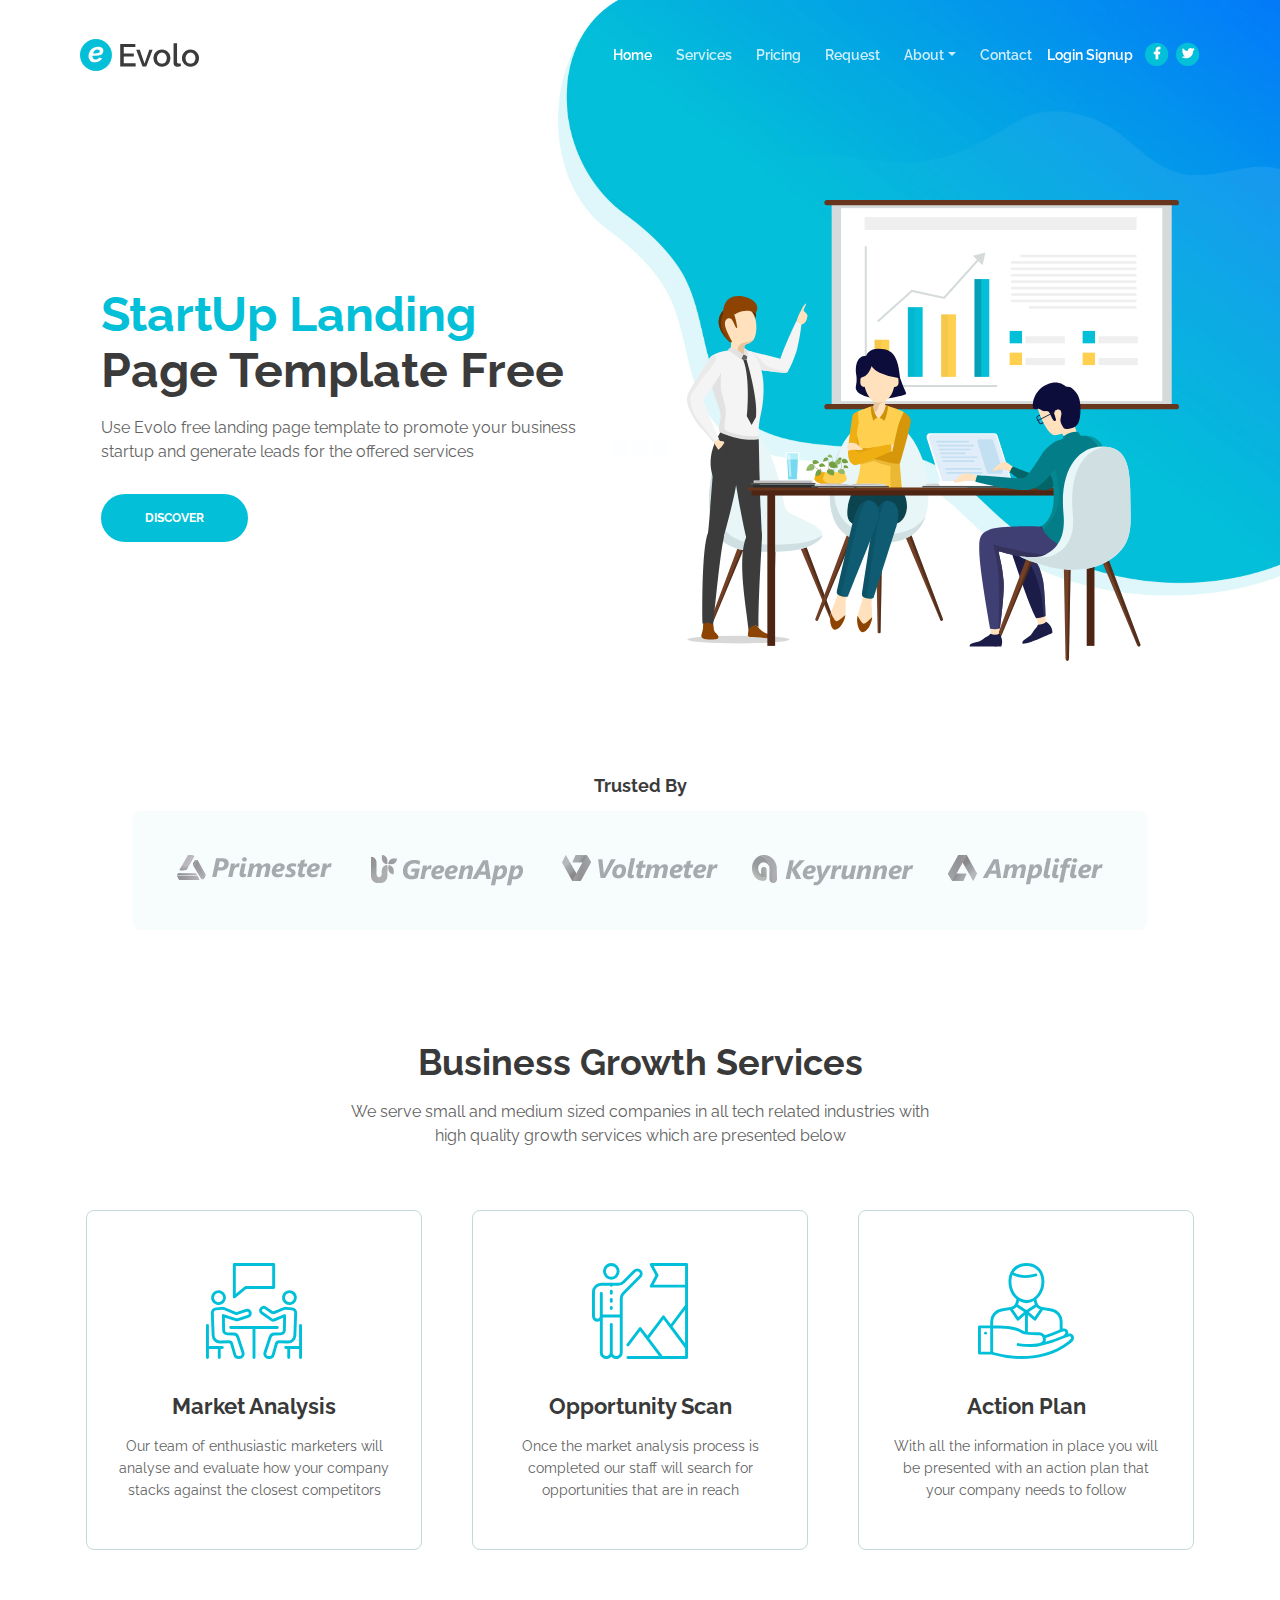
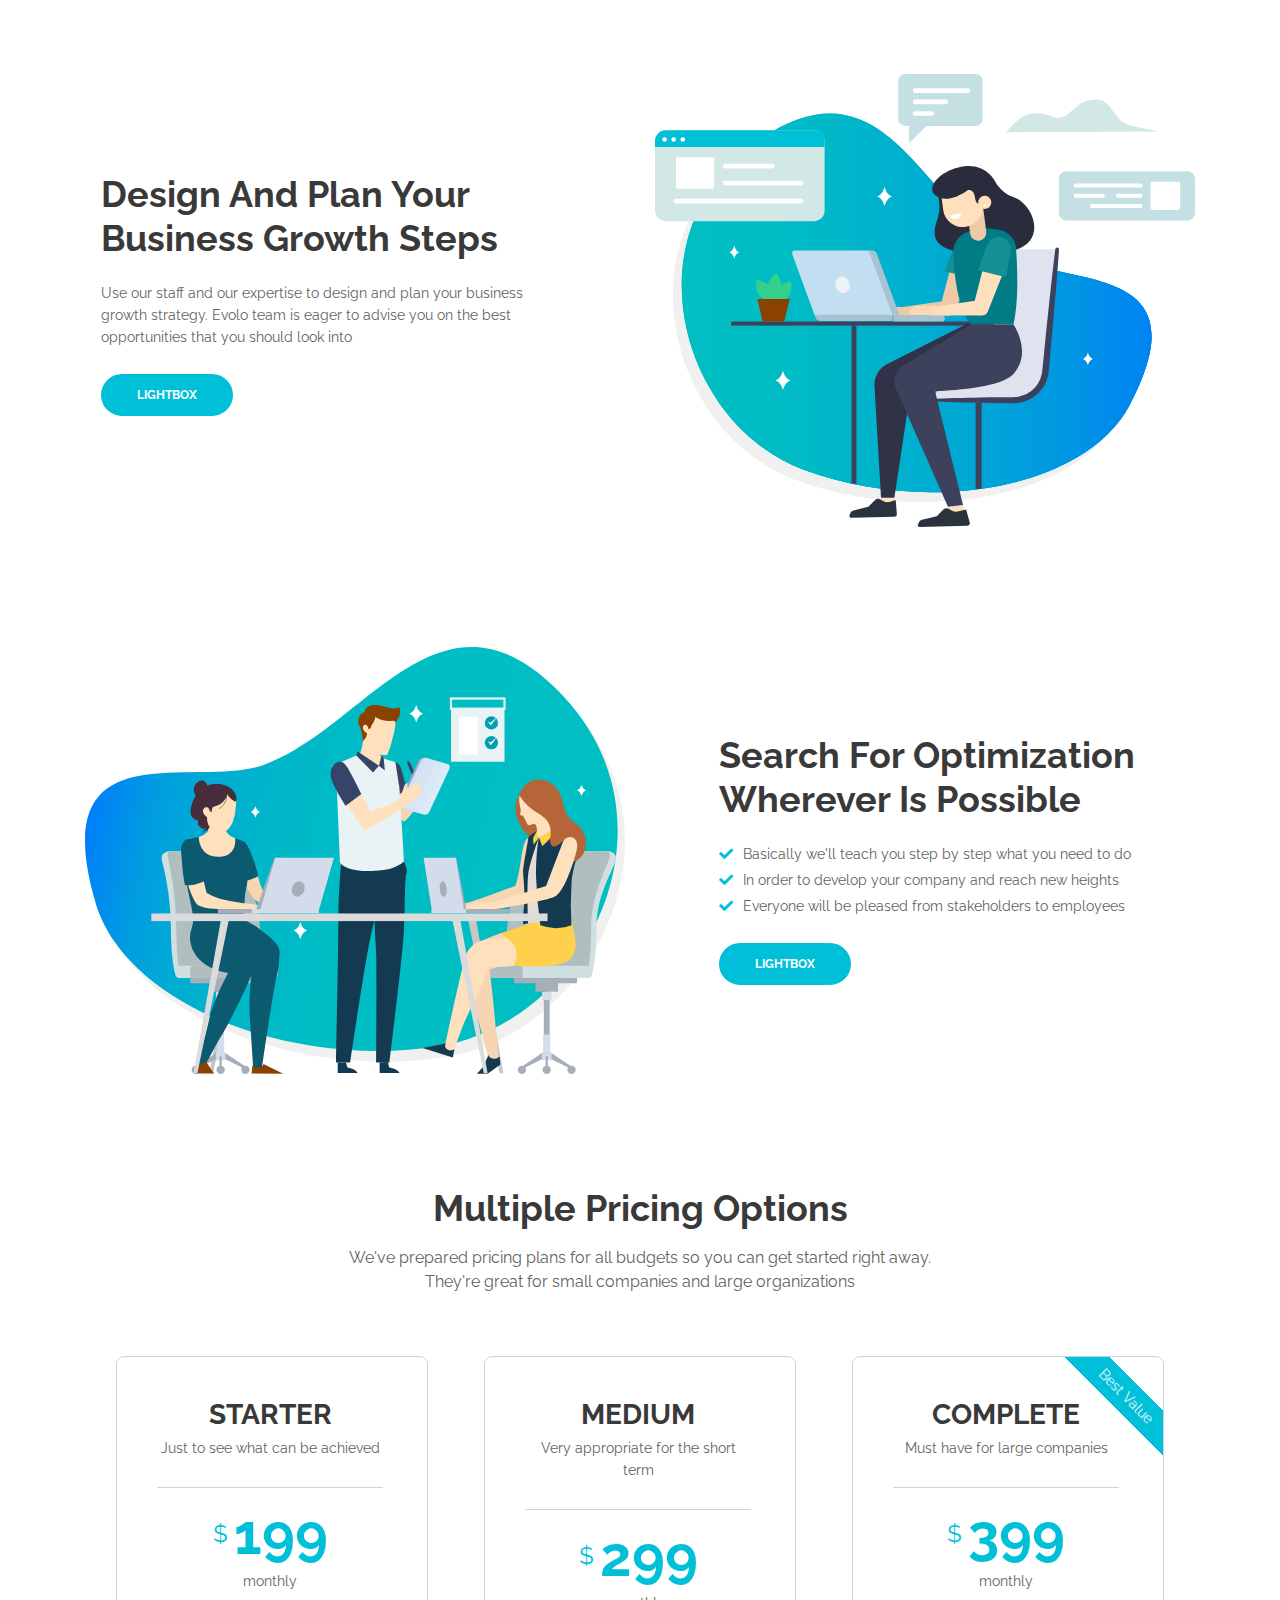
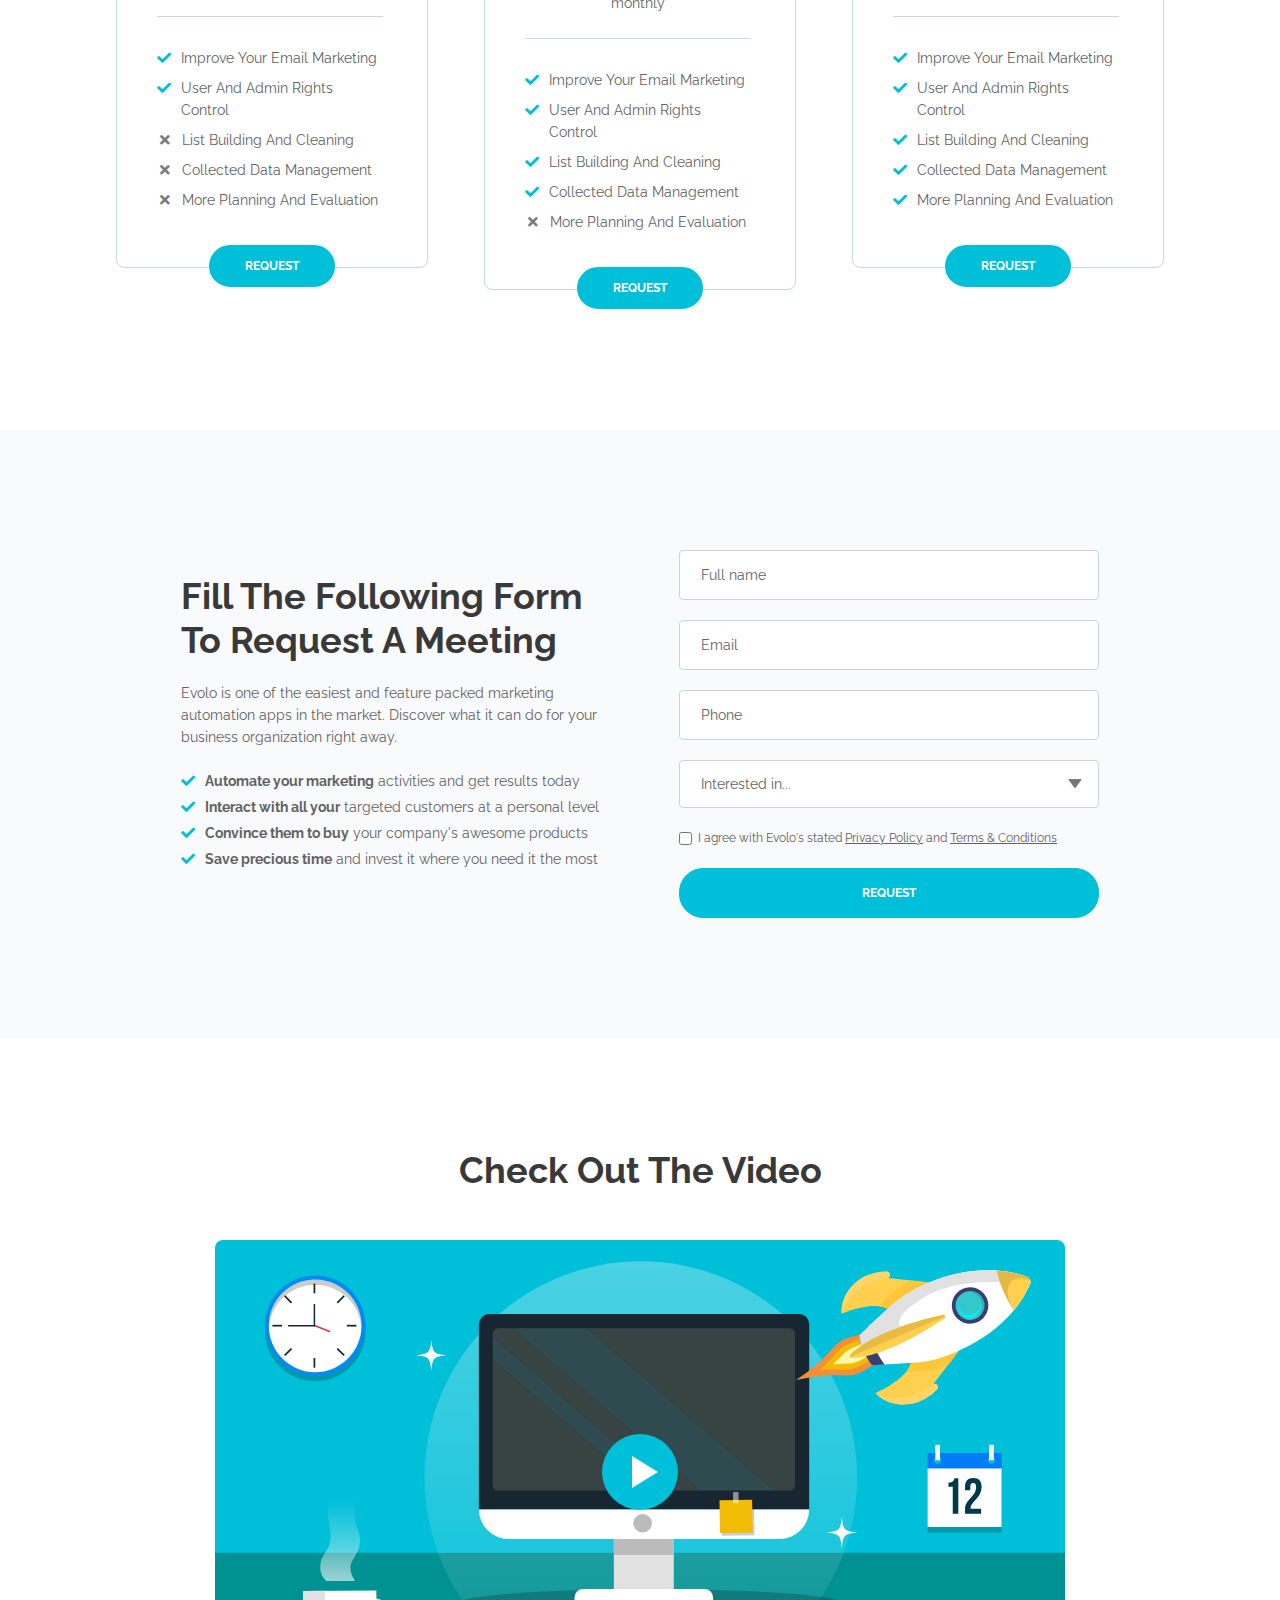
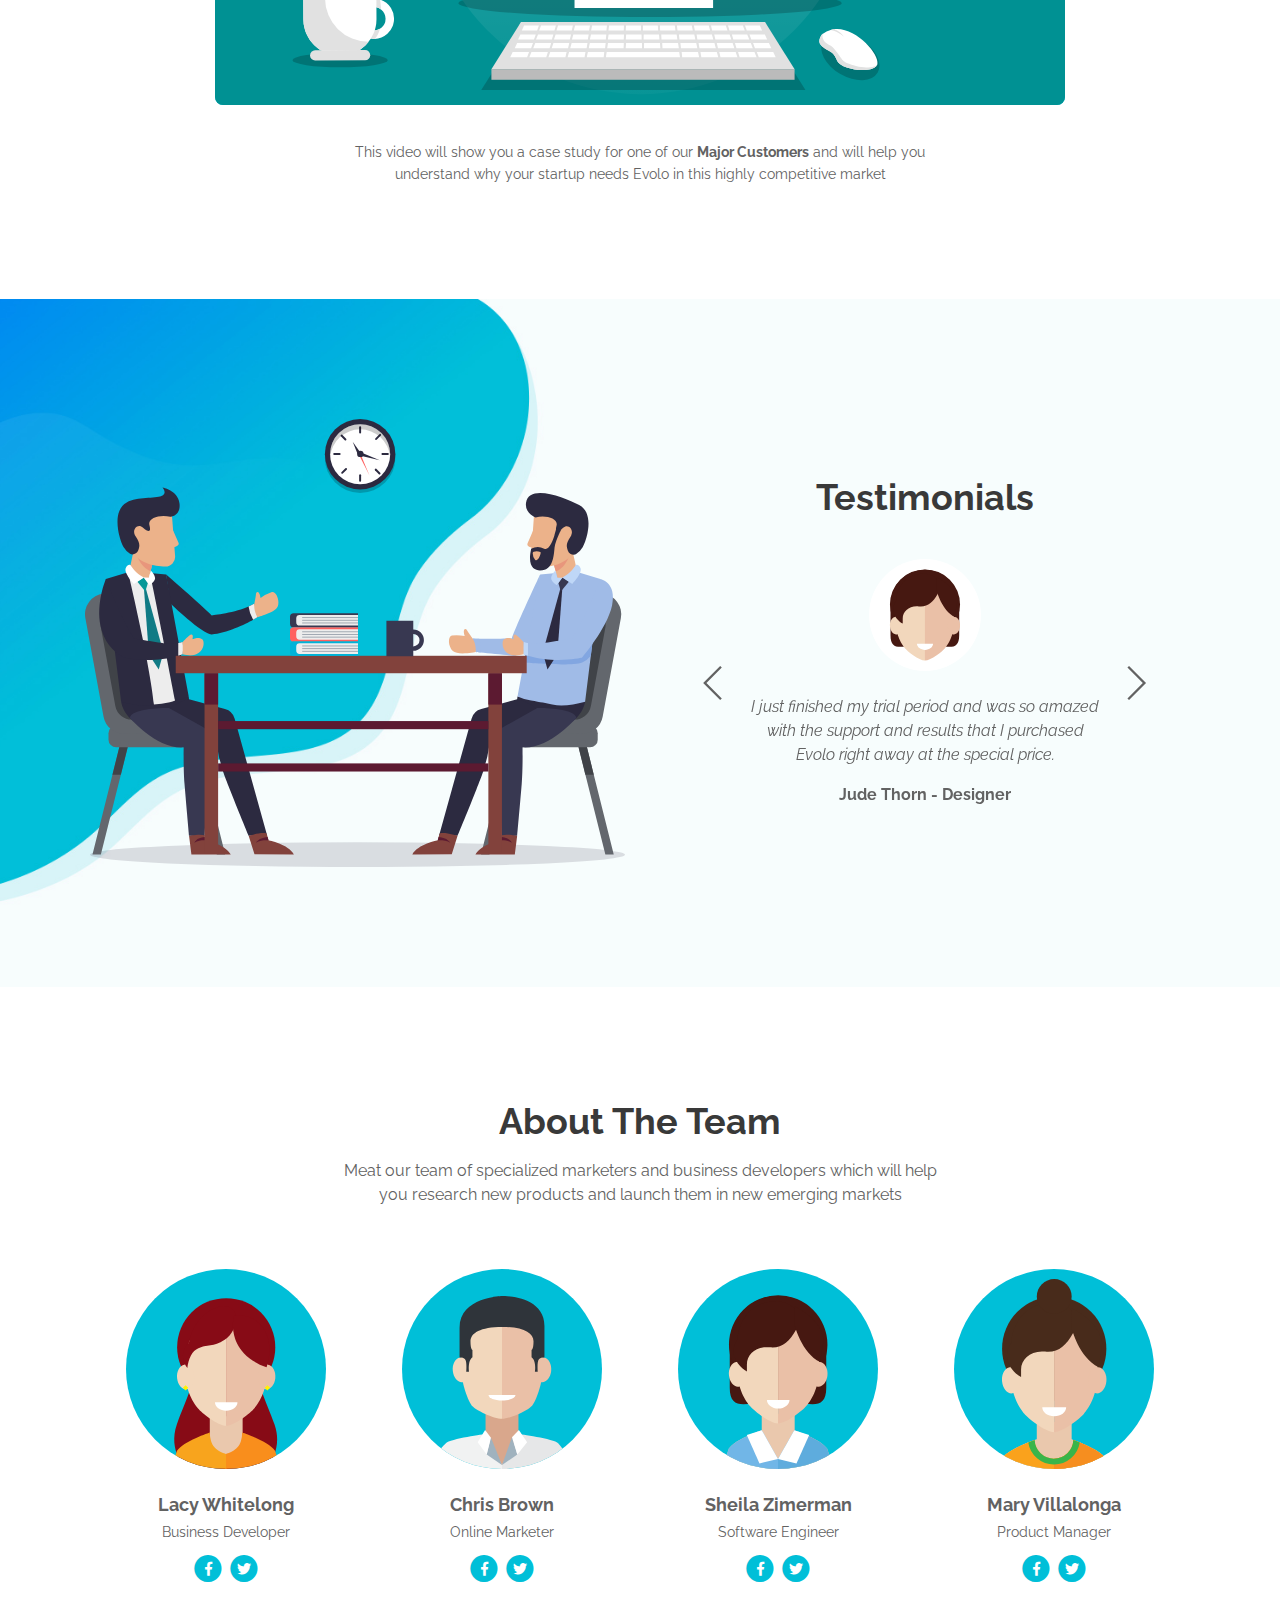
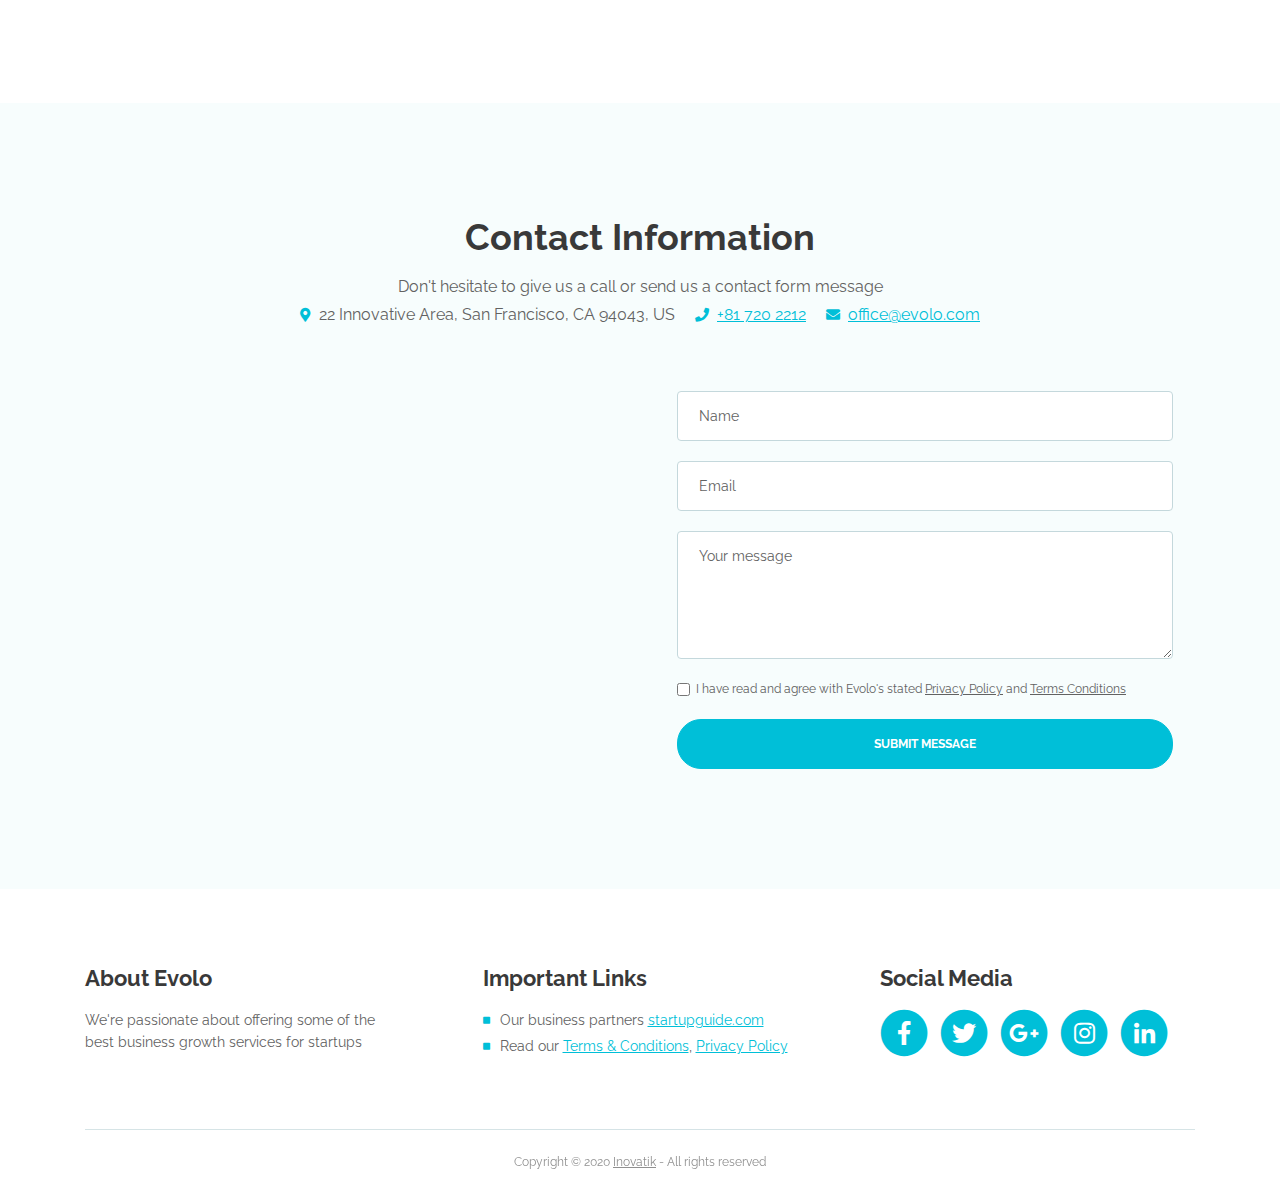
==== index.html @ 0eb7dab5 "Update index.html" ====
<!DOCTYPE html>
<html lang="en">
<head>
    <meta charset="utf-8">
    <meta name="viewport" content="width=device-width, initial-scale=1, shrink-to-fit=no">
    
    <!-- SEO Meta Tags -->
    <meta name="description" content="Create a stylish landing page for your business startup and get leads for the offered services with this HTML landing page template.">
    <meta name="author" content="Inovatik">

    <!-- OG Meta Tags to improve the way the post looks when you share the page on LinkedIn, Facebook, Google+ -->
	<meta property="og:site_name" content="" /> <!-- website name -->
	<meta property="og:site" content="" /> <!-- website link -->
	<meta property="og:title" content=""/> <!-- title shown in the actual shared post -->
	<meta property="og:description" content="" /> <!-- description shown in the actual shared post -->
	<meta property="og:image" content="" /> <!-- image link, make sure it's jpg -->
	<meta property="og:url" content="" /> <!-- where do you want your post to link to -->
	<meta property="og:type" content="article" />

    <!-- Website Title -->
    <title>Evolo - StartUp HTML Landing Page Template</title>
    
    <!-- Styles -->
    <link href="https://fonts.googleapis.com/css?family=Raleway:400,400i,600,700,700i&amp;subset=latin-ext" rel="stylesheet">
    <link href="css/bootstrap.css" rel="stylesheet">
    <link href="css/fontawesome-all.css" rel="stylesheet">
    <link href="css/swiper.css" rel="stylesheet">
	<link href="css/magnific-popup.css" rel="stylesheet">
	<link href="css/styles.css" rel="stylesheet">
	
	<!-- Favicon  -->
    <link rel="icon" href="images/favicon.png">
</head>
<body data-spy="scroll" data-target=".fixed-top">
    
    <!-- Preloader -->
	<div class="spinner-wrapper">
        <div class="spinner">
            <div class="bounce1"></div>
            <div class="bounce2"></div>
            <div class="bounce3"></div>
        </div>
    </div>
    <!-- end of preloader -->
    

    <!-- Navigation -->
    <nav class="navbar navbar-expand-lg navbar-dark navbar-custom fixed-top">
        <!-- Text Logo - Use this if you don't have a graphic logo -->
        <!-- <a class="navbar-brand logo-text page-scroll" href="index.html">Evolo</a> -->

        <!-- Image Logo -->
        <a class="navbar-brand logo-image" href="index.html"><img src="images/logo.svg" alt="alternative"></a>
        
        <!-- Mobile Menu Toggle Button -->
        <button class="navbar-toggler" type="button" data-toggle="collapse" data-target="#navbarsExampleDefault" aria-controls="navbarsExampleDefault" aria-expanded="false" aria-label="Toggle navigation">
            <span class="navbar-toggler-awesome fas fa-bars"></span>
            <span class="navbar-toggler-awesome fas fa-times"></span>
        </button>
        <!-- end of mobile menu toggle button -->

        <div class="collapse navbar-collapse" id="navbarsExampleDefault">
            <ul class="navbar-nav ml-auto">
                <li class="nav-item">
                    <a class="nav-link page-scroll" href="#header">Home <span class="sr-only">(current)</span></a>
                </li>
                <li class="nav-item">
                    <a class="nav-link page-scroll" href="#services">Services</a>
                </li>
                <li class="nav-item">
                    <a class="nav-link page-scroll" href="#pricing">Pricing</a>
                </li>
                <li class="nav-item">
                    <a class="nav-link page-scroll" href="#request">Request</a>
                </li>

                <!-- Dropdown Menu -->          
                <li class="nav-item dropdown">
                    <a class="nav-link dropdown-toggle page-scroll" href="#about" id="navbarDropdown" role="button" aria-haspopup="true" aria-expanded="false">About</a>
                    <div class="dropdown-menu" aria-labelledby="navbarDropdown">
                        <a class="dropdown-item" href="terms-conditions.html"><span class="item-text">Terms Conditions</span></a>
                        <div class="dropdown-items-divide-hr"></div>
                        <a class="dropdown-item" href="privacy-policy.html"><span class="item-text">Privacy Policy</span></a>
                    </div>
                </li>
                <!-- end of dropdown menu -->

                <li class="nav-item">
                    <a class="nav-link page-scroll" href="#contact">Contact</a>
                </li>
            </ul>
	       <span class="navbar-text">
                    <a id="loginButton">
                    <span class="fa fa-sign-in"></span> Login</a>
                </span> 
		<span class="navbar-text">
                    <a id="signupButton">
                    <span class="fa fa-sign-in"></span> Signup</a>
                </span>                


            <span class="nav-item social-icons">
                <span class="fa-stack">
                    <a href="#your-link">
                        <i class="fas fa-circle fa-stack-2x facebook"></i>
                        <i class="fab fa-facebook-f fa-stack-1x"></i>
                    </a>
                </span>
                <span class="fa-stack">
                    <a href="#your-link">
                        <i class="fas fa-circle fa-stack-2x twitter"></i>
                        <i class="fab fa-twitter fa-stack-1x"></i>
                    </a>
                </span>
            </span>
        </div>
    </nav>
	    <div id="loginModal" class="modal fade" role="dialog">
        <div class="modal-dialog modal-lg" role="content">
            <!-- Modal content-->
            <div class="modal-content">
                <div class="modal-header">
                    <h4 class="modal-title">Login </h4>
                    <button type="button" class="close" data-dismiss="modal">&times;</button>
                </div>
                <div class="modal-body">
                    <form>
                        <div class="form-row">
                            <div class="form-group col-sm-4">
                                    <label class="sr-only" for="exampleInputEmail3">Email address</label>
                                    <input type="email" class="form-control form-control-sm mr-1" id="exampleInputEmail3" placeholder="Enter email">
                            </div>
                            <div class="form-group col-sm-4">
                                <label class="sr-only" for="exampleInputPassword3">Password</label>
                                <input type="password" class="form-control form-control-sm mr-1" id="exampleInputPassword3" placeholder="Password">
                            </div>
                            <div class="col-sm-auto">
                                <div class="form-check">
                                    <input class="form-check-input" type="checkbox">
                                    <label class="form-check-label"> Remember me
                                    </label>
                                </div>
                            </div>
                        </div>
                        <div class="form-row">
                            <button type="button" class="btn btn-secondary btn-sm ml-auto" data-dismiss="modal">Cancel</button>
                            <button type="submit" class="btn btn-primary btn-sm ml-1">Sign in</button>        
                        </div>
                    </form>
                </div>
            </div>
        </div>
    </div>
	    <div id="SignupModal" class="modal fade" role="dialog">
        <div class="modal-dialog modal-lg" role="content">
            <!-- Modal content-->
            <div class="modal-content">
                <div class="modal-header">
                    <h4 class="modal-title">SignUp </h4>
                    <button type="button" class="close" data-dismiss="modal">&times;</button>
                </div>
                <div class="modal-body">
                    <form>
                        <div class="form-row">
                            <div class="form-group col-sm-4">
                                <label class="sr-only" for="exampleInputFirstName3">First Name</label>
                                <input type="first name" class="form-control form-control-sm mr-1" id="exampleInputFirstName3" placeholder="Enter FirstName">
                        </div>
                        <div class="form-group col-sm-4">
                            <label class="sr-only" for="exampleInputLastName3">Last Name</label>
                            <input type="last name" class="form-control form-control-sm mr-1" id="exampleInputLastName3" placeholder="Enter Lastname">
                    </div>
                            <div class="form-group col-sm-4">
                                    <label class="sr-only" for="exampleInputEmail3">Email address</label>
                                    <input type="email" class="form-control form-control-sm mr-1" id="exampleInputEmail3" placeholder="Enter email">
                            </div>
                            <div class="form-group col-sm-4">
                                <label class="sr-only" for="exampleInputPassword3">Password</label>
                                <input type="password" class="form-control form-control-sm mr-1" id="exampleInputPassword3" placeholder="Password">
                            </div>
                            <div class="col-sm-auto">
                                <div class="form-check">
                                    <input class="form-check-input" type="checkbox">
                                    <label class="form-check-label"> Remember me
                                    </label>
                                </div>
                            </div>
                        </div>
                        <div class="form-row">
                            <button type="button" class="btn btn-secondary btn-sm ml-auto" data-dismiss="modal">Cancel</button>
                            <button type="submit" class="btn btn-primary btn-sm ml-1">Sign up</button>        
                        </div>
                    </form>
                </div>
            </div>
        </div>
    </div>


<!-- end of navbar -->
    <!-- end of navigation -->


    <!-- Header -->
    <header id="header" class="header">
        <div class="header-content">
            <div class="container">
                <div class="row">
                    <div class="col-lg-6">
                        <div class="text-container">
                            <h1><span class="turquoise">StartUp Landing</span> Page Template Free</h1>
                            <p class="p-large">Use Evolo free landing page template to promote your business startup and generate leads for the offered services</p>
                            <a class="btn-solid-lg page-scroll" href="#services">DISCOVER</a>
                        </div> <!-- end of text-container -->
                    </div> <!-- end of col -->
                    <div class="col-lg-6">
                        <div class="image-container">
                            <img class="img-fluid" src="images/header-teamwork.svg" alt="alternative">
                        </div> <!-- end of image-container -->
                    </div> <!-- end of col -->
                </div> <!-- end of row -->
            </div> <!-- end of container -->
        </div> <!-- end of header-content -->
    </header> <!-- end of header -->
    <!-- end of header -->


    <!-- Customers -->
    <div class="slider-1">
        <div class="container">
            <div class="row">
                <div class="col-lg-12">
                    <h5>Trusted By</h5>
                    
                    <!-- Image Slider -->
                    <div class="slider-container">
                        <div class="swiper-container image-slider">
                            <div class="swiper-wrapper">
                                <div class="swiper-slide">
                                    <div class="image-container">
                                        <img class="img-responsive" src="images/customer-logo-1.png" alt="alternative">
                                    </div>
                                </div>
                                <div class="swiper-slide">
                                    <div class="image-container">
                                        <img class="img-responsive" src="images/customer-logo-2.png" alt="alternative">
                                    </div>
                                </div>
                                <div class="swiper-slide">
                                    <div class="image-container">
                                        <img class="img-responsive" src="images/customer-logo-3.png" alt="alternative">
                                    </div>
                                </div>
                                <div class="swiper-slide">
                                    <div class="image-container">
                                        <img class="img-responsive" src="images/customer-logo-4.png" alt="alternative">
                                    </div>
                                </div>
                                <div class="swiper-slide">
                                    <div class="image-container">
                                        <img class="img-responsive" src="images/customer-logo-5.png" alt="alternative">
                                    </div>
                                </div>
                                <div class="swiper-slide">
                                    <div class="image-container">
                                        <img class="img-responsive" src="images/customer-logo-6.png" alt="alternative">
                                    </div>
                                </div>
                            </div> <!-- end of swiper-wrapper -->
                        </div> <!-- end of swiper container -->
                    </div> <!-- end of slider-container -->
                    <!-- end of image slider -->

                </div> <!-- end of col -->
            </div> <!-- end of row -->
        </div> <!-- end of container -->
    </div> <!-- end of slider-1 -->
    <!-- end of customers -->


    <!-- Services -->
    <div id="services" class="cards-1">
        <div class="container">
            <div class="row">
                <div class="col-lg-12">
                    <h2>Business Growth Services</h2>
                    <p class="p-heading p-large">We serve small and medium sized companies in all tech related industries with high quality growth services which are presented below</p>
                </div> <!-- end of col -->
            </div> <!-- end of row -->
            <div class="row">
                <div class="col-lg-12">

                    <!-- Card -->
                    <div class="card">
                        <img class="card-image" src="images/services-icon-1.svg" alt="alternative">
                        <div class="card-body">
                            <h4 class="card-title">Market Analysis</h4>
                            <p>Our team of enthusiastic marketers will analyse and evaluate how your company stacks against the closest competitors</p>
                        </div>
                    </div>
                    <!-- end of card -->

                    <!-- Card -->
                    <div class="card">
                        <img class="card-image" src="images/services-icon-2.svg" alt="alternative">
                        <div class="card-body">
                            <h4 class="card-title">Opportunity Scan</h4>
                            <p>Once the market analysis process is completed our staff will search for opportunities that are in reach</p>
                        </div>
                    </div>
                    <!-- end of card -->

                    <!-- Card -->
                    <div class="card">
                        <img class="card-image" src="images/services-icon-3.svg" alt="alternative">
                        <div class="card-body">
                            <h4 class="card-title">Action Plan</h4>
                            <p>With all the information in place you will be presented with an action plan that your company needs to follow</p>
                        </div>
                    </div>
                    <!-- end of card -->
                    
                </div> <!-- end of col -->
            </div> <!-- end of row -->
        </div> <!-- end of container -->
    </div> <!-- end of cards-1 -->
    <!-- end of services -->


    <!-- Details 1 -->
    <div class="basic-1">
        <div class="container">
            <div class="row">
                <div class="col-lg-6">
                    <div class="text-container">
                        <h2>Design And Plan Your Business Growth Steps</h2>
                        <p>Use our staff and our expertise to design and plan your business growth strategy. Evolo team is eager to advise you on the best opportunities that you should look into</p>
                        <a class="btn-solid-reg popup-with-move-anim" href="#details-lightbox-1">LIGHTBOX</a>
                    </div> <!-- end of text-container -->
                </div> <!-- end of col -->
                <div class="col-lg-6">
                    <div class="image-container">
                        <img class="img-fluid" src="images/details-1-office-worker.svg" alt="alternative">
                    </div> <!-- end of image-container -->
                </div> <!-- end of col -->
            </div> <!-- end of row -->
        </div> <!-- end of container -->
    </div> <!-- end of basic-1 -->
    <!-- end of details 1 -->

    
    <!-- Details 2 -->
    <div class="basic-2">
        <div class="container">
            <div class="row">
                <div class="col-lg-6">
                    <div class="image-container">
                        <img class="img-fluid" src="images/details-2-office-team-work.svg" alt="alternative">
                    </div> <!-- end of image-container -->
                </div> <!-- end of col -->
                <div class="col-lg-6">
                    <div class="text-container">
                        <h2>Search For Optimization Wherever Is Possible</h2>
                        <ul class="list-unstyled li-space-lg">
                            <li class="media">
                                <i class="fas fa-check"></i>
                                <div class="media-body">Basically we'll teach you step by step what you need to do</div>
                            </li>
                            <li class="media">
                                <i class="fas fa-check"></i>
                                <div class="media-body">In order to develop your company and reach new heights</div>
                            </li>
                            <li class="media">
                                <i class="fas fa-check"></i>
                                <div class="media-body">Everyone will be pleased from stakeholders to employees</div>
                            </li>
                        </ul>
                        <a class="btn-solid-reg popup-with-move-anim" href="#details-lightbox-2">LIGHTBOX</a>
                    </div> <!-- end of text-container -->
                </div> <!-- end of col -->
            </div> <!-- end of row -->
        </div> <!-- end of container -->
    </div> <!-- end of basic-2 -->
    <!-- end of details 2 -->

    <!-- Details Lightboxes -->
    <!-- Details Lightbox 1 -->
	<div id="details-lightbox-1" class="lightbox-basic zoom-anim-dialog mfp-hide">
        <div class="container">
            <div class="row">
                <button title="Close (Esc)" type="button" class="mfp-close x-button">×</button>
                <div class="col-lg-8">
                    <div class="image-container">
                        <img class="img-fluid" src="images/details-lightbox-1.svg" alt="alternative">
                    </div> <!-- end of image-container -->
                </div> <!-- end of col -->
                <div class="col-lg-4">
                    <h3>Design And Plan</h3>
                    <hr>
                    <h5>Core feature</h5>
                    <p>The emailing module basically will speed up your email marketing operations while offering more subscriber control.</p>
                    <p>Do you need to build lists for your email campaigns? It just got easier with Evolo.</p>
                    <ul class="list-unstyled li-space-lg">
                        <li class="media">
                            <i class="fas fa-check"></i><div class="media-body">List building framework</div>
                        </li>
                        <li class="media">
                            <i class="fas fa-check"></i><div class="media-body">Easy database browsing</div>
                        </li>
                        <li class="media">
                            <i class="fas fa-check"></i><div class="media-body">User administration</div>
                        </li>
                        <li class="media">
                            <i class="fas fa-check"></i><div class="media-body">Automate user signup</div>
                        </li>
                        <li class="media">
                            <i class="fas fa-check"></i><div class="media-body">Quick formatting tools</div>
                        </li>
                        <li class="media">
                            <i class="fas fa-check"></i><div class="media-body">Fast email checking</div>
                        </li>
                    </ul>
                    <a class="btn-solid-reg mfp-close page-scroll" href="#request">REQUEST</a> <a class="btn-outline-reg mfp-close as-button" href="#screenshots">BACK</a>
                </div> <!-- end of col -->
            </div> <!-- end of row -->
        </div> <!-- end of container -->
    </div> <!-- end of lightbox-basic -->
    <!-- end of details lightbox 1 -->

    <!-- Details Lightbox 2 -->
	<div id="details-lightbox-2" class="lightbox-basic zoom-anim-dialog mfp-hide">
        <div class="container">
            <div class="row">
                <button title="Close (Esc)" type="button" class="mfp-close x-button">×</button>
                <div class="col-lg-8">
                    <div class="image-container">
                        <img class="img-fluid" src="images/details-lightbox-2.svg" alt="alternative">
                    </div> <!-- end of image-container -->
                </div> <!-- end of col -->
                <div class="col-lg-4">
                    <h3>Search To Optimize</h3>
                    <hr>
                    <h5>Core feature</h5>
                    <p>The emailing module basically will speed up your email marketing operations while offering more subscriber control.</p>
                    <p>Do you need to build lists for your email campaigns? It just got easier with Evolo.</p>
                    <ul class="list-unstyled li-space-lg">
                        <li class="media">
                            <i class="fas fa-check"></i><div class="media-body">List building framework</div>
                        </li>
                        <li class="media">
                            <i class="fas fa-check"></i><div class="media-body">Easy database browsing</div>
                        </li>
                        <li class="media">
                            <i class="fas fa-check"></i><div class="media-body">User administration</div>
                        </li>
                        <li class="media">
                            <i class="fas fa-check"></i><div class="media-body">Automate user signup</div>
                        </li>
                        <li class="media">
                            <i class="fas fa-check"></i><div class="media-body">Quick formatting tools</div>
                        </li>
                        <li class="media">
                            <i class="fas fa-check"></i><div class="media-body">Fast email checking</div>
                        </li>
                    </ul>
                    <a class="btn-solid-reg mfp-close page-scroll" href="#request">REQUEST</a> <a class="btn-outline-reg mfp-close as-button" href="#screenshots">BACK</a>
                </div> <!-- end of col -->
            </div> <!-- end of row -->
        </div> <!-- end of container -->
    </div> <!-- end of lightbox-basic -->
    <!-- end of details lightbox 2 -->
    <!-- end of details lightboxes -->


    <!-- Pricing -->
    <div id="pricing" class="cards-2">
        <div class="container">
            <div class="row">
                <div class="col-lg-12">
                    <h2>Multiple Pricing Options</h2>
                    <p class="p-heading p-large">We've prepared pricing plans for all budgets so you can get started right away. They're great for small companies and large organizations</p>
                </div> <!-- end of col -->
            </div> <!-- end of row -->
            <div class="row">
                <div class="col-lg-12">

                    <!-- Card-->
                    <div class="card">
                        <div class="card-body">
                            <div class="card-title">STARTER</div>
                            <div class="card-subtitle">Just to see what can be achieved</div>
                            <hr class="cell-divide-hr">
                            <div class="price">
                                <span class="currency">$</span><span class="value">199</span>
                                <div class="frequency">monthly</div>
                            </div>
                            <hr class="cell-divide-hr">
                            <ul class="list-unstyled li-space-lg">
                                <li class="media">
                                    <i class="fas fa-check"></i><div class="media-body">Improve Your Email Marketing</div>
                                </li>
                                <li class="media">
                                    <i class="fas fa-check"></i><div class="media-body">User And Admin Rights Control</div>
                                </li>
                                <li class="media">
                                    <i class="fas fa-times"></i><div class="media-body">List Building And Cleaning</div>
                                </li>
                                <li class="media">
                                    <i class="fas fa-times"></i><div class="media-body">Collected Data Management</div>
                                </li>
                                <li class="media">
                                    <i class="fas fa-times"></i><div class="media-body">More Planning And Evaluation</div>
                                </li>
                            </ul>
                            <div class="button-wrapper">
                                <a class="btn-solid-reg page-scroll" href="#request">REQUEST</a>
                            </div>
                        </div>
                    </div> <!-- end of card -->
                    <!-- end of card -->

                    <!-- Card-->
                    <div class="card">
                        <div class="card-body">
                            <div class="card-title">MEDIUM</div>
                            <div class="card-subtitle">Very appropriate for the short term</div>
                            <hr class="cell-divide-hr">
                            <div class="price">
                                <span class="currency">$</span><span class="value">299</span>
                                <div class="frequency">monthly</div>
                            </div>
                            <hr class="cell-divide-hr">
                            <ul class="list-unstyled li-space-lg">
                                <li class="media">
                                    <i class="fas fa-check"></i><div class="media-body">Improve Your Email Marketing</div>
                                </li>
                                <li class="media">
                                    <i class="fas fa-check"></i><div class="media-body">User And Admin Rights Control</div>
                                </li>
                                <li class="media">
                                    <i class="fas fa-check"></i><div class="media-body">List Building And Cleaning</div>
                                </li>
                                <li class="media">
                                    <i class="fas fa-check"></i><div class="media-body">Collected Data Management</div>
                                </li>
                                <li class="media">
                                    <i class="fas fa-times"></i><div class="media-body">More Planning And Evaluation</div>
                                </li>
                            </ul>
                            <div class="button-wrapper">
                                <a class="btn-solid-reg page-scroll" href="#request">REQUEST</a>
                            </div>
                        </div>
                    </div> <!-- end of card -->
                    <!-- end of card -->

                    <!-- Card-->
                    <div class="card">
                        <div class="label">
                            <p class="best-value">Best Value</p>
                        </div>
                        <div class="card-body">
                            <div class="card-title">COMPLETE</div>
                            <div class="card-subtitle">Must have for large companies</div>
                            <hr class="cell-divide-hr">
                            <div class="price">
                                <span class="currency">$</span><span class="value">399</span>
                                <div class="frequency">monthly</div>
                            </div>
                            <hr class="cell-divide-hr">
                            <ul class="list-unstyled li-space-lg">
                                <li class="media">
                                    <i class="fas fa-check"></i><div class="media-body">Improve Your Email Marketing</div>
                                </li>
                                <li class="media">
                                    <i class="fas fa-check"></i><div class="media-body">User And Admin Rights Control</div>
                                </li>
                                <li class="media">
                                    <i class="fas fa-check"></i><div class="media-body">List Building And Cleaning</div>
                                </li>
                                <li class="media">
                                    <i class="fas fa-check"></i><div class="media-body">Collected Data Management</div>
                                </li>
                                <li class="media">
                                    <i class="fas fa-check"></i><div class="media-body">More Planning And Evaluation</div>
                                </li>
                            </ul>
                            <div class="button-wrapper">
                                <a class="btn-solid-reg page-scroll" href="#request">REQUEST</a>
                            </div>
                        </div>
                    </div> <!-- end of card -->
                    <!-- end of card -->

                </div> <!-- end of col -->
            </div> <!-- end of row -->
        </div> <!-- end of container -->
    </div> <!-- end of cards-2 -->
    <!-- end of pricing -->


    <!-- Request -->
    <div id="request" class="form-1">
        <div class="container">
            <div class="row">
                <div class="col-lg-6">
                    <div class="text-container">
                        <h2>Fill The Following Form To Request A Meeting</h2>
                        <p>Evolo is one of the easiest and feature packed marketing automation apps in the market. Discover what it can do for your business organization right away.</p>
                        <ul class="list-unstyled li-space-lg">
                            <li class="media">
                                <i class="fas fa-check"></i>
                                <div class="media-body"><strong class="blue">Automate your marketing</strong> activities and get results today</div>
                            </li>
                            <li class="media">
                                <i class="fas fa-check"></i>
                                <div class="media-body"><strong class="blue">Interact with all your</strong> targeted customers at a personal level</div>
                            </li>
                            <li class="media">
                                <i class="fas fa-check"></i>
                                <div class="media-body"><strong class="blue">Convince them to buy</strong> your company's awesome products</div>
                            </li>
                            <li class="media">
                                <i class="fas fa-check"></i>
                                <div class="media-body"><strong class="blue">Save precious time</strong> and invest it where you need it the most</div>
                            </li>
                        </ul>
                    </div> <!-- end of text-container -->
                </div> <!-- end of col -->
                <div class="col-lg-6">

                    <!-- Request Form -->
                    <div class="form-container">
                        <form id="requestForm" data-toggle="validator" data-focus="false">
                            <div class="form-group">
                                <input type="text" class="form-control-input" id="rname" name="rname" required>
                                <label class="label-control" for="rname">Full name</label>
                                <div class="help-block with-errors"></div>
                            </div>
                            <div class="form-group">
                                <input type="email" class="form-control-input" id="remail" name="remail" required>
                                <label class="label-control" for="remail">Email</label>
                                <div class="help-block with-errors"></div>
                            </div>
                            <div class="form-group">
                                <input type="text" class="form-control-input" id="rphone" name="rphone" required>
                                <label class="label-control" for="rphone">Phone</label>
                                <div class="help-block with-errors"></div>
                            </div>
                            <div class="form-group">
                                <select class="form-control-select" id="rselect" required>
                                    <option class="select-option" value="" disabled selected>Interested in...</option>
                                    <option class="select-option" value="Personal Loan">Starter</option>
                                    <option class="select-option" value="Car Loan">Medium</option>
                                    <option class="select-option" value="House Loan">Complete</option>
                                </select>
                                <div class="help-block with-errors"></div>
                            </div>
                            <div class="form-group checkbox">
                                <input type="checkbox" id="rterms" value="Agreed-to-Terms" name="rterms" required>I agree with Evolo's stated <a href="privacy-policy.html">Privacy Policy</a> and <a href="terms-conditions.html">Terms & Conditions</a>
                                <div class="help-block with-errors"></div>
                            </div>
                            <div class="form-group">
                                <button type="submit" class="form-control-submit-button">REQUEST</button>
                            </div>
                            <div class="form-message">
                                <div id="rmsgSubmit" class="h3 text-center hidden"></div>
                            </div>
                        </form>
                    </div> <!-- end of form-container -->
                    <!-- end of request form -->

                </div> <!-- end of col -->
            </div> <!-- end of row -->
        </div> <!-- end of container -->
    </div> <!-- end of form-1 -->
    <!-- end of request -->


    <!-- Video -->
    <div class="basic-3">
        <div class="container">
            <div class="row">
                <div class="col-lg-12">
                    <h2>Check Out The Video</h2>
                </div> <!-- end of col -->
            </div> <!-- end of row -->
            <div class="row">
                <div class="col-lg-12">
                    
                    <!-- Video Preview -->
                    <div class="image-container">
                        <div class="video-wrapper">
                            <a class="popup-youtube" href="https://www.youtube.com/watch?v=fLCjQJCekTs" data-effect="fadeIn">
                                <img class="img-fluid" src="images/video-frame.svg" alt="alternative">
                                <span class="video-play-button">
                                    <span></span>
                                </span>
                            </a>
                        </div> <!-- end of video-wrapper -->
                    </div> <!-- end of image-container -->
                    <!-- end of video preview -->

                    <p>This video will show you a case study for one of our <strong>Major Customers</strong> and will help you understand why your startup needs Evolo in this highly competitive market</p>
                </div> <!-- end of col -->
            </div> <!-- end of row -->
        </div> <!-- end of container -->
    </div> <!-- end of basic-3 -->
    <!-- end of video -->


    <!-- Testimonials -->
    <div class="slider-2">
        <div class="container">
            <div class="row">
                <div class="col-lg-6">
                    <div class="image-container">
                        <img class="img-fluid" src="images/testimonials-2-men-talking.svg" alt="alternative">
                    </div> <!-- end of image-container -->
                </div> <!-- end of col -->
                <div class="col-lg-6">
                    <h2>Testimonials</h2>

                    <!-- Card Slider -->
                    <div class="slider-container">
                        <div class="swiper-container card-slider">
                            <div class="swiper-wrapper">
                                
                                <!-- Slide -->
                                <div class="swiper-slide">
                                    <div class="card">
                                        <img class="card-image" src="images/testimonial-1.svg" alt="alternative">
                                        <div class="card-body">
                                            <p class="testimonial-text">I just finished my trial period and was so amazed with the support and results that I purchased Evolo right away at the special price.</p>
                                            <p class="testimonial-author">Jude Thorn - Designer</p>
                                        </div>
                                    </div>
                                </div> <!-- end of swiper-slide -->
                                <!-- end of slide -->
        
                                <!-- Slide -->
                                <div class="swiper-slide">
                                    <div class="card">
                                        <img class="card-image" src="images/testimonial-2.svg" alt="alternative">
                                        <div class="card-body">
                                            <p class="testimonial-text">Evolo has always helped or startup to position itself in the highly competitive market of mobile applications. You will not regret using it!</p>
                                            <p class="testimonial-author">Marsha Singer - Developer</p>
                                        </div>
                                    </div>        
                                </div> <!-- end of swiper-slide -->
                                <!-- end of slide -->
        
                                <!-- Slide -->
                                <div class="swiper-slide">
                                    <div class="card">
                                        <img class="card-image" src="images/testimonial-3.svg" alt="alternative">
                                        <div class="card-body">
                                            <p class="testimonial-text">Love their services and was so amazed with the support and results that I purchased Evolo for two years in a row. They are awesome.</p>
                                            <p class="testimonial-author">Roy Smith - Marketer</p>
                                        </div>
                                    </div>        
                                </div> <!-- end of swiper-slide -->
                                <!-- end of slide -->
                               
                            </div> <!-- end of swiper-wrapper -->
        
                            <!-- Add Arrows -->
                            <div class="swiper-button-next"></div>
                            <div class="swiper-button-prev"></div>
                            <!-- end of add arrows -->
        
                        </div> <!-- end of swiper-container -->
                    </div> <!-- end of slider-container -->
                    <!-- end of card slider -->

                </div> <!-- end of col -->
            </div> <!-- end of row -->
        </div> <!-- end of container -->
    </div> <!-- end of slider-2 -->
    <!-- end of testimonials -->


    <!-- About -->
    <div id="about" class="basic-4">
        <div class="container">
            <div class="row">
                <div class="col-lg-12">
                    <h2>About The Team</h2>
                    <p class="p-heading p-large">Meat our team of specialized marketers and business developers which will help you research new products and launch them in new emerging markets</p>
                </div> <!-- end of col -->
            </div> <!-- end of row -->
            <div class="row">
                <div class="col-lg-12">
                    
                    <!-- Team Member -->
                    <div class="team-member">
                        <div class="image-wrapper">
                            <img class="img-fluid" src="images/team-member-1.svg" alt="alternative">
                        </div> <!-- end of image-wrapper -->
                        <p class="p-large"><strong>Lacy Whitelong</strong></p>
                        <p class="job-title">Business Developer</p>
                        <span class="social-icons">
                            <span class="fa-stack">
                                <a href="#your-link">
                                    <i class="fas fa-circle fa-stack-2x facebook"></i>
                                    <i class="fab fa-facebook-f fa-stack-1x"></i>
                                </a>
                            </span>
                            <span class="fa-stack">
                                <a href="#your-link">
                                    <i class="fas fa-circle fa-stack-2x twitter"></i>
                                    <i class="fab fa-twitter fa-stack-1x"></i>
                                </a>
                            </span>
                        </span> <!-- end of social-icons -->
                    </div> <!-- end of team-member -->
                    <!-- end of team member -->

                    <!-- Team Member -->
                    <div class="team-member">
                        <div class="image-wrapper">
                            <img class="img-fluid" src="images/team-member-2.svg" alt="alternative">
                        </div> <!-- end of image wrapper -->
                        <p class="p-large"><strong>Chris Brown</strong></p>
                        <p class="job-title">Online Marketer</p>
                        <span class="social-icons">
                            <span class="fa-stack">
                                <a href="#your-link">
                                    <i class="fas fa-circle fa-stack-2x facebook"></i>
                                    <i class="fab fa-facebook-f fa-stack-1x"></i>
                                </a>
                            </span>
                            <span class="fa-stack">
                                <a href="#your-link">
                                    <i class="fas fa-circle fa-stack-2x twitter"></i>
                                    <i class="fab fa-twitter fa-stack-1x"></i>
                                </a>
                            </span>
                        </span> <!-- end of social-icons -->
                    </div> <!-- end of team-member -->
                    <!-- end of team member -->

                    <!-- Team Member -->
                    <div class="team-member">
                        <div class="image-wrapper">
                            <img class="img-fluid" src="images/team-member-3.svg" alt="alternative">
                        </div> <!-- end of image wrapper -->
                        <p class="p-large"><strong>Sheila Zimerman</strong></p>
                        <p class="job-title">Software Engineer</p>
                        <span class="social-icons">
                            <span class="fa-stack">
                                <a href="#your-link">
                                    <i class="fas fa-circle fa-stack-2x facebook"></i>
                                    <i class="fab fa-facebook-f fa-stack-1x"></i>
                                </a>
                            </span>
                            <span class="fa-stack">
                                <a href="#your-link">
                                    <i class="fas fa-circle fa-stack-2x twitter"></i>
                                    <i class="fab fa-twitter fa-stack-1x"></i>
                                </a>
                            </span>
                        </span> <!-- end of social-icons -->
                    </div> <!-- end of team-member -->
                    <!-- end of team member -->

                    <!-- Team Member -->
                    <div class="team-member">
                        <div class="image-wrapper">
                            <img class="img-fluid" src="images/team-member-4.svg" alt="alternative">
                        </div> <!-- end of image wrapper -->
                        <p class="p-large"><strong>Mary Villalonga</strong></p>
                        <p class="job-title">Product Manager</p>
                        <span class="social-icons">
                            <span class="fa-stack">
                                <a href="#your-link">
                                    <i class="fas fa-circle fa-stack-2x facebook"></i>
                                    <i class="fab fa-facebook-f fa-stack-1x"></i>
                                </a>
                            </span>
                            <span class="fa-stack">
                                <a href="#your-link">
                                    <i class="fas fa-circle fa-stack-2x twitter"></i>
                                    <i class="fab fa-twitter fa-stack-1x"></i>
                                </a>
                            </span>
                        </span> <!-- end of social-icons -->
                    </div> <!-- end of team-member -->
                    <!-- end of team member -->

                </div> <!-- end of col -->
            </div> <!-- end of row -->
        </div> <!-- end of container -->
    </div> <!-- end of basic-4 -->
    <!-- end of about -->


    <!-- Contact -->
    <div id="contact" class="form-2">
        <div class="container">
            <div class="row">
                <div class="col-lg-12">
                    <h2>Contact Information</h2>
                    <ul class="list-unstyled li-space-lg">
                        <li class="address">Don't hesitate to give us a call or send us a contact form message</li>
                        <li><i class="fas fa-map-marker-alt"></i>22 Innovative Area, San Francisco, CA 94043, US</li>
                        <li><i class="fas fa-phone"></i><a class="turquoise" href="tel:003024630820">+81 720 2212</a></li>
                        <li><i class="fas fa-envelope"></i><a class="turquoise" href="mailto:office@evolo.com">office@evolo.com</a></li>
                    </ul>
                </div> <!-- end of col -->
            </div> <!-- end of row -->
            <div class="row">
                <div class="col-lg-6">
                    <div class="map-responsive">
                        <iframe src="https://www.google.com/maps/embed?pb=!1m18!1m12!1m3!1d100939.98555098464!2d-122.507640204439!3d37.757814996609724!2m3!1f0!2f0!3f0!3m2!1i1024!2i768!4f13.1!3m3!1m2!1s0x80859a6d00690021%3A0x4a501367f076adff!2sSan+Francisco%2C+CA%2C+USA!5e0!3m2!1sen!2sro!4v1498231462606" allowfullscreen></iframe>
                    </div>
                </div> <!-- end of col -->
                <div class="col-lg-6">
                    
                    <!-- Contact Form -->
                    <form id="contactForm" data-toggle="validator" data-focus="false">
                        <div class="form-group">
                            <input type="text" class="form-control-input" id="cname" required>
                            <label class="label-control" for="cname">Name</label>
                            <div class="help-block with-errors"></div>
                        </div>
                        <div class="form-group">
                            <input type="email" class="form-control-input" id="cemail" required>
                            <label class="label-control" for="cemail">Email</label>
                            <div class="help-block with-errors"></div>
                        </div>
                        <div class="form-group">
                            <textarea class="form-control-textarea" id="cmessage" required></textarea>
                            <label class="label-control" for="cmessage">Your message</label>
                            <div class="help-block with-errors"></div>
                        </div>
                        <div class="form-group checkbox">
                            <input type="checkbox" id="cterms" value="Agreed-to-Terms" required>I have read and agree with Evolo's stated <a href="privacy-policy.html">Privacy Policy</a> and <a href="terms-conditions.html">Terms Conditions</a> 
                            <div class="help-block with-errors"></div>
                        </div>
                        <div class="form-group">
                            <button type="submit" class="form-control-submit-button">SUBMIT MESSAGE</button>
                        </div>
                        <div class="form-message">
                            <div id="cmsgSubmit" class="h3 text-center hidden"></div>
                        </div>
                    </form>
                    <!-- end of contact form -->

                </div> <!-- end of col -->
            </div> <!-- end of row -->
        </div> <!-- end of container -->
    </div> <!-- end of form-2 -->
    <!-- end of contact -->


    <!-- Footer -->
    <div class="footer">
        <div class="container">
            <div class="row">
                <div class="col-md-4">
                    <div class="footer-col">
                        <h4>About Evolo</h4>
                        <p>We're passionate about offering some of the best business growth services for startups</p>
                    </div>
                </div> <!-- end of col -->
                <div class="col-md-4">
                    <div class="footer-col middle">
                        <h4>Important Links</h4>
                        <ul class="list-unstyled li-space-lg">
                            <li class="media">
                                <i class="fas fa-square"></i>
                                <div class="media-body">Our business partners <a class="turquoise" href="#your-link">startupguide.com</a></div>
                            </li>
                            <li class="media">
                                <i class="fas fa-square"></i>
                                <div class="media-body">Read our <a class="turquoise" href="terms-conditions.html">Terms & Conditions</a>, <a class="turquoise" href="privacy-policy.html">Privacy Policy</a></div>
                            </li>
                        </ul>
                    </div>
                </div> <!-- end of col -->
                <div class="col-md-4">
                    <div class="footer-col last">
                        <h4>Social Media</h4>
                        <span class="fa-stack">
                            <a href="#your-link">
                                <i class="fas fa-circle fa-stack-2x"></i>
                                <i class="fab fa-facebook-f fa-stack-1x"></i>
                            </a>
                        </span>
                        <span class="fa-stack">
                            <a href="#your-link">
                                <i class="fas fa-circle fa-stack-2x"></i>
                                <i class="fab fa-twitter fa-stack-1x"></i>
                            </a>
                        </span>
                        <span class="fa-stack">
                            <a href="#your-link">
                                <i class="fas fa-circle fa-stack-2x"></i>
                                <i class="fab fa-google-plus-g fa-stack-1x"></i>
                            </a>
                        </span>
                        <span class="fa-stack">
                            <a href="#your-link">
                                <i class="fas fa-circle fa-stack-2x"></i>
                                <i class="fab fa-instagram fa-stack-1x"></i>
                            </a>
                        </span>
                        <span class="fa-stack">
                            <a href="#your-link">
                                <i class="fas fa-circle fa-stack-2x"></i>
                                <i class="fab fa-linkedin-in fa-stack-1x"></i>
                            </a>
                        </span>
                    </div> 
                </div> <!-- end of col -->
            </div> <!-- end of row -->
        </div> <!-- end of container -->
    </div> <!-- end of footer -->  
    <!-- end of footer -->


    <!-- Copyright -->
    <div class="copyright">
        <div class="container">
            <div class="row">
                <div class="col-lg-12">
                    <p class="p-small">Copyright © 2020 <a href="https://inovatik.com">Inovatik</a> - All rights reserved</p>
                </div> <!-- end of col -->
            </div> <!-- enf of row -->
        </div> <!-- end of container -->
    </div> <!-- end of copyright --> 
    <!-- end of copyright -->
    
    	
    <!-- Scripts -->
    <script src="js/jquery.min.js"></script> <!-- jQuery for Bootstrap's JavaScript plugins -->
    <script src="js/popper.min.js"></script> <!-- Popper tooltip library for Bootstrap -->
    <script src="js/bootstrap.min.js"></script> <!-- Bootstrap framework -->
    <script src="js/jquery.easing.min.js"></script> <!-- jQuery Easing for smooth scrolling between anchors -->
    <script src="js/swiper.min.js"></script> <!-- Swiper for image and text sliders -->
    <script src="js/jquery.magnific-popup.js"></script> <!-- Magnific Popup for lightboxes -->
    <script src="js/validator.min.js"></script> <!-- Validator.js - Bootstrap plugin that validates forms -->
    <script src="js/scripts.js"></script> <!-- Custom scripts -->
	    <script> 
     $(document).ready(function(){
        $("#loginButton").click(function() {
                $("#loginModal").modal("toggle");
            });
       $("#signupButton").click(function() {
                $("#SignupModal").modal("toggle");
            });

            
      });


    </script>

</body>
</html>
---- css/styles.css ----
/* Template: Evolo - StartUp HTML Landing Page Template
   Author: Inovatik
   Created: June 2019
   Description: Master CSS file
*/

/*****************************************
Table Of Contents:

01. General Styles
02. Preloader
03. Navigation
04. Header
05. Customers
06. Services
07. Details 1
08. Details 2
09. Details Lightboxes
10. Pricing
11. Request
12. Video
13. Testimonials
14. About
15. Contact
16. Footer
17. Copyright
18. Back To Top Button
19. Extra Pages
20. Media Queries
******************************************/

/*****************************************
Colors:
- Backgrounds - turquoise #00bfd8
- Backgrounds - blue #0079f9
- Backgrounds - light gray #f7fcfd
- Buttons, bullets, icons, links - turquoise #00bfd8
- Cards border, inputs border - light gray #c4d8dc
- Text headers, navbar links - black #393939
- Text body - black #626262
******************************************/


/******************************/
/*     01. General Styles     */
/******************************/
body,
html {
    width: 100%;
	height: 100%;
}

body, p {
	color: #626262; 
	font: 400 0.875rem/1.375rem "Raleway", sans-serif;
}

.p-large {
	font: 400 1rem/1.5rem "Raleway", sans-serif;
}

.p-small {
	font: 400 0.75rem/1.25rem "Raleway", sans-serif;
}

.p-heading {
	margin-bottom: 3.875rem;
}

.li-space-lg li {
	margin-bottom: 0.25rem;
}

.indent {
	padding-left: 1.25rem;
}

h1 {
	color: #393939;
	font: 700 3rem/3.5rem "Raleway", sans-serif;
}

h2 {
	color: #393939;
	font: 700 2.25rem/2.75rem "Raleway", sans-serif;
}

h3 {
	color: #393939;
	font: 700 1.75rem/2rem "Raleway", sans-serif;
}

h4 {
	color: #393939;
	font: 700 1.375rem/1.875rem "Raleway", sans-serif;
}

h5 {
	color: #393939;
	font: 700 1.125rem/1.625rem "Raleway", sans-serif;
}

h6 {
	color: #393939;
	font: 700 1rem/1.5rem "Raleway", sans-serif;
}

a {
	color: #626262;
	text-decoration: underline;
}

a:hover {
	color: #626262;
	text-decoration: underline;
}

a.turquoise {
	color: #00bfd8;
}

a.white {
	color: #fff;
}

.testimonial-text {
	font: italic 400 1rem/1.5rem "Raleway", sans-serif;
}

.testimonial-author {
	font: 700 1rem/1.5rem "Raleway", sans-serif;
}

.turquoise {
	color: #00bfd8;
}

.btn-solid-reg {
	display: inline-block;
	padding: 1.1875rem 2.125rem 1.1875rem 2.125rem;
	border: 0.125rem solid #00bfd8;
	border-radius: 2rem;
	background-color: #00bfd8;
	color: #fff;
	font: 700 0.75rem/0 "Raleway", sans-serif;
	text-decoration: none;
	transition: all 0.2s;
}

.btn-solid-reg:hover {
	background-color: transparent;
	color: #00bfd8;
	text-decoration: none;
}

.btn-solid-lg {
	display: inline-block;
	padding: 1.375rem 2.625rem 1.375rem 2.625rem;
	border: 0.125rem solid #00bfd8;
	border-radius: 2rem;
	background-color: #00bfd8;
	color: #fff;
	font: 700 0.75rem/0 "Raleway", sans-serif;
	text-decoration: none;
	transition: all 0.2s;
}

.btn-solid-lg:hover {
	background-color: transparent;
	color: #00bfd8;
	text-decoration: none;
}

.btn-outline-reg {
	display: inline-block;
	padding: 1.1875rem 2.125rem 1.1875rem 2.125rem;
	border: 0.125rem solid #00bfd8;
	border-radius: 2rem;
	background-color: transparent;
	color: #00bfd8;
	font: 700 0.75rem/0 "Raleway", sans-serif;
	text-decoration: none;
	transition: all 0.2s;
}

.btn-outline-reg:hover {
	background-color: #00bfd8;
	color: #fff;
	text-decoration: none;
}

.btn-outline-lg {
	display: inline-block;
	padding: 1.375rem 2.625rem 1.375rem 2.625rem;
	border: 0.125rem solid #00bfd8;
	border-radius: 2rem;
	background-color: transparent;
	color: #00bfd8;
	font: 700 0.75rem/0 "Raleway", sans-serif;
	text-decoration: none;
	transition: all 0.2s;
}

.btn-outline-lg:hover {
	background-color: #00bfd8;
	color: #fff;
	text-decoration: none;
}

.btn-outline-sm {
	display: inline-block;
	padding: 1rem 1.625rem 0.875rem 1.625rem;
	border: 0.125rem solid #00bfd8;
	border-radius: 2rem;
	background-color: transparent;
	color: #00bfd8;
	font: 700 0.625rem/0 "Raleway", sans-serif;
	text-decoration: none;
	transition: all 0.2s;
}

.btn-outline-sm:hover {
	background-color: #00bfd8;
	color: #fff;
	text-decoration: none;
}

.form-group {
	position: relative;
	margin-bottom: 1.25rem;
}

.form-group.has-error.has-danger {
	margin-bottom: 0.625rem;
}

.form-group.has-error.has-danger .help-block.with-errors ul {
	margin-top: 0.375rem;
}

.label-control {
	position: absolute;
	top: 0.87rem;
	left: 1.375rem;
	color: #626262;
	opacity: 1;
	font: 400 0.875rem/1.375rem "Raleway", sans-serif;
	cursor: text;
	transition: all 0.2s ease;
}

/* IE10+ hack to solve lower label text position compared to the rest of the browsers */
@media screen and (-ms-high-contrast: active), screen and (-ms-high-contrast: none) {  
	.label-control {
		top: 0.9375rem;
	}
}

.form-control-input:focus + .label-control,
.form-control-input.notEmpty + .label-control,
.form-control-textarea:focus + .label-control,
.form-control-textarea.notEmpty + .label-control {
	top: 0.125rem;
	opacity: 1;
	font-size: 0.75rem;
	font-weight: 700;
}

.form-control-input,
.form-control-select {
	display: block; /* needed for proper display of the label in Firefox, IE, Edge */
	width: 100%;
	padding-top: 1.0625rem;
	padding-bottom: 0.0625rem;
	padding-left: 1.3125rem;
	border: 1px solid #c4d8dc;
	border-radius: 0.25rem;
	background-color: #fff;
	color: #626262;
	font: 400 0.875rem/1.875rem "Raleway", sans-serif;
	transition: all 0.2s;
	-webkit-appearance: none; /* removes inner shadow on form inputs on ios safari */
}

.form-control-select {
	padding-top: 0.5rem;
	padding-bottom: 0.5rem;
	height: 3rem;
}

/* IE10+ hack to solve lower label text position compared to the rest of the browsers */
@media screen and (-ms-high-contrast: active), screen and (-ms-high-contrast: none) {  
	.form-control-input {
		padding-top: 1.25rem;
		padding-bottom: 0.75rem;
		line-height: 1.75rem;
	}

	.form-control-select {
		padding-top: 0.875rem;
		padding-bottom: 0.75rem;
		height: 3.125rem;
		line-height: 2.125rem;
	}
}

select {
    /* you should keep these first rules in place to maintain cross-browser behavior */
    -webkit-appearance: none;
	-moz-appearance: none;
	-ms-appearance: none;
    -o-appearance: none;
    appearance: none;
    background-image: url('../images/down-arrow.png');
    background-position: 96% 50%;
    background-repeat: no-repeat;
    outline: none;
}

select::-ms-expand {
    display: none; /* removes the ugly default down arrow on select form field in IE11 */
}

.form-control-textarea {
	display: block; /* used to eliminate a bottom gap difference between Chrome and IE/FF */
	width: 100%;
	height: 8rem; /* used instead of html rows to normalize height between Chrome and IE/FF */
	padding-top: 1.25rem;
	padding-left: 1.3125rem;
	border: 1px solid #c4d8dc;
	border-radius: 0.25rem;
	background-color: #fff;
	color: #626262;
	font: 400 0.875rem/1.75rem "Raleway", sans-serif;
	transition: all 0.2s;
}

.form-control-input:focus,
.form-control-select:focus,
.form-control-textarea:focus {
	border: 1px solid #a1a1a1;
	outline: none; /* Removes blue border on focus */
}

.form-control-input:hover,
.form-control-select:hover,
.form-control-textarea:hover {
	border: 1px solid #a1a1a1;
}

.checkbox {
	font: 400 0.75rem/1.25rem "Raleway", sans-serif;
}

input[type='checkbox'] {
	vertical-align: -15%;
	margin-right: 0.375rem;
}

/* IE10+ hack to raise checkbox field position compared to the rest of the browsers */
@media screen and (-ms-high-contrast: active), screen and (-ms-high-contrast: none) {  
	input[type='checkbox'] {
		vertical-align: -9%;
	}
}

.form-control-submit-button {
	display: inline-block;
	width: 100%;
	height: 3.125rem;
	border: 1px solid #00bfd8;
	border-radius: 1.5rem;
	background-color: #00bfd8;
	color: #fff;
	font: 700 0.75rem/1.75rem "Raleway", sans-serif;
	cursor: pointer;
	transition: all 0.2s;
}

.form-control-submit-button:hover {
	background-color: transparent;
	color: #00bfd8;
}

/* Form Success And Error Message Formatting */
#rmsgSubmit.h3.text-center.tada.animated,
#cmsgSubmit.h3.text-center.tada.animated,
#pmsgSubmit.h3.text-center.tada.animated,
#rmsgSubmit.h3.text-center,
#cmsgSubmit.h3.text-center,
#pmsgSubmit.h3.text-center {
	display: block;
	margin-bottom: 0;
	color: #626262;
	font: 400 1.125rem/1rem "Raleway", sans-serif;
}

.help-block.with-errors .list-unstyled {
	color: #626262;
	font-size: 0.75rem;
	line-height: 1.125rem;
	text-align: left;
}

.help-block.with-errors ul {
	margin-bottom: 0;
}
/* end of form success and error message formatting */

/* Form Success And Error Message Animation - Animate.css */
@-webkit-keyframes tada {
	from {
		-webkit-transform: scale3d(1, 1, 1);
		-ms-transform: scale3d(1, 1, 1);
		transform: scale3d(1, 1, 1);
	}
	10%, 20% {
		-webkit-transform: scale3d(.9, .9, .9) rotate3d(0, 0, 1, -3deg);
		-ms-transform: scale3d(.9, .9, .9) rotate3d(0, 0, 1, -3deg);
		transform: scale3d(.9, .9, .9) rotate3d(0, 0, 1, -3deg);
	}
	30%, 50%, 70%, 90% {
		-webkit-transform: scale3d(1.1, 1.1, 1.1) rotate3d(0, 0, 1, 3deg);
		-ms-transform: scale3d(1.1, 1.1, 1.1) rotate3d(0, 0, 1, 3deg);
		transform: scale3d(1.1, 1.1, 1.1) rotate3d(0, 0, 1, 3deg);
	}
	40%, 60%, 80% {
		-webkit-transform: scale3d(1.1, 1.1, 1.1) rotate3d(0, 0, 1, -3deg);
		-ms-transform: scale3d(1.1, 1.1, 1.1) rotate3d(0, 0, 1, -3deg);
		transform: scale3d(1.1, 1.1, 1.1) rotate3d(0, 0, 1, -3deg);
	}
	to {
		-webkit-transform: scale3d(1, 1, 1);
		-ms-transform: scale3d(1, 1, 1);
		transform: scale3d(1, 1, 1);
	}
}

@keyframes tada {
	from {
		-webkit-transform: scale3d(1, 1, 1);
		-ms-transform: scale3d(1, 1, 1);
		transform: scale3d(1, 1, 1);
	}
	10%, 20% {
		-webkit-transform: scale3d(.9, .9, .9) rotate3d(0, 0, 1, -3deg);
		-ms-transform: scale3d(.9, .9, .9) rotate3d(0, 0, 1, -3deg);
		transform: scale3d(.9, .9, .9) rotate3d(0, 0, 1, -3deg);
	}
	30%, 50%, 70%, 90% {
		-webkit-transform: scale3d(1.1, 1.1, 1.1) rotate3d(0, 0, 1, 3deg);
		-ms-transform: scale3d(1.1, 1.1, 1.1) rotate3d(0, 0, 1, 3deg);
		transform: scale3d(1.1, 1.1, 1.1) rotate3d(0, 0, 1, 3deg);
	}
	40%, 60%, 80% {
		-webkit-transform: scale3d(1.1, 1.1, 1.1) rotate3d(0, 0, 1, -3deg);
		-ms-transform: scale3d(1.1, 1.1, 1.1) rotate3d(0, 0, 1, -3deg);
		transform: scale3d(1.1, 1.1, 1.1) rotate3d(0, 0, 1, -3deg);
	}
	to {
		-webkit-transform: scale3d(1, 1, 1);
		-ms-transform: scale3d(1, 1, 1);
		transform: scale3d(1, 1, 1);
	}
}

.tada {
	-webkit-animation-name: tada;
	animation-name: tada;
}

.animated {
	-webkit-animation-duration: 1s;
	animation-duration: 1s;
	-webkit-animation-fill-mode: both;
	animation-fill-mode: both;
}
/* end of form success and error message animation - Animate.css */

/* Fade-move Animation For Lightbox - Magnific Popup */
/* at start */
.my-mfp-slide-bottom .zoom-anim-dialog {
	opacity: 0;
	transition: all 0.2s ease-out;
	-webkit-transform: translateY(-1.25rem) perspective(37.5rem) rotateX(10deg);
	-ms-transform: translateY(-1.25rem) perspective(37.5rem) rotateX(10deg);
	transform: translateY(-1.25rem) perspective(37.5rem) rotateX(10deg);
}

/* animate in */
.my-mfp-slide-bottom.mfp-ready .zoom-anim-dialog {
	opacity: 1;
	-webkit-transform: translateY(0) perspective(37.5rem) rotateX(0); 
	-ms-transform: translateY(0) perspective(37.5rem) rotateX(0); 
	transform: translateY(0) perspective(37.5rem) rotateX(0); 
}

/* animate out */
.my-mfp-slide-bottom.mfp-removing .zoom-anim-dialog {
	opacity: 0;
	-webkit-transform: translateY(-0.625rem) perspective(37.5rem) rotateX(10deg); 
	-ms-transform: translateY(-0.625rem) perspective(37.5rem) rotateX(10deg); 
	transform: translateY(-0.625rem) perspective(37.5rem) rotateX(10deg); 
}

/* dark overlay, start state */
.my-mfp-slide-bottom.mfp-bg {
	opacity: 0;
	transition: opacity 0.2s ease-out;
}

/* animate in */
.my-mfp-slide-bottom.mfp-ready.mfp-bg {
	opacity: 0.8;
}
/* animate out */
.my-mfp-slide-bottom.mfp-removing.mfp-bg {
	opacity: 0;
}
/* end of fade-move animation for lightbox - magnific popup */

/* Fade Animation For Image Slider - Magnific Popup */
@-webkit-keyframes fadeIn {
	from {
		opacity: 0;
	}
	to {
		opacity: 1;
	}
}

@keyframes fadeIn {
	from {
		opacity: 0;
	}
	to {
		opacity: 1;
	}
}

.fadeIn {
	-webkit-animation: fadeIn 0.6s;
	animation: fadeIn 0.6s;
}

@-webkit-keyframes fadeOut {
	from {
		opacity: 1;
	}
	to {
		opacity: 0;
	}
}

@keyframes fadeOut {
	from {
		opacity: 1;
	}
	to {
		opacity: 0;
	}
}

.fadeOut {
	-webkit-animation: fadeOut 0.8s;
	animation: fadeOut 0.8s;
}
/* end of fade animation for image slider - magnific popup */


/*************************/
/*     02. Preloader     */
/*************************/
.spinner-wrapper {
	position: fixed;
	z-index: 999999;
	top: 0;
	right: 0;
	bottom: 0;
	left: 0;
	background: #fff;
}

.spinner {
	position: absolute;
	top: 50%; /* centers the loading animation vertically one the screen */
	left: 50%; /* centers the loading animation horizontally one the screen */
	width: 3.75rem;
	height: 1.25rem;
	margin: -0.625rem 0 0 -1.875rem; /* is width and height divided by two */ 
	text-align: center;
}

.spinner > div {
	display: inline-block;
	width: 1rem;
	height: 1rem;
	border-radius: 100%;
	background-color: #00bfd8;
	-webkit-animation: sk-bouncedelay 1.4s infinite ease-in-out both;
	animation: sk-bouncedelay 1.4s infinite ease-in-out both;
}

.spinner .bounce1 {
	-webkit-animation-delay: -0.32s;
	animation-delay: -0.32s;
}

.spinner .bounce2 {
	-webkit-animation-delay: -0.16s;
	animation-delay: -0.16s;
}

@-webkit-keyframes sk-bouncedelay {
	0%, 80%, 100% { -webkit-transform: scale(0); }
	40% { -webkit-transform: scale(1.0); }
}

@keyframes sk-bouncedelay {
	0%, 80%, 100% { 
		-webkit-transform: scale(0);
		-ms-transform: scale(0);
		transform: scale(0);
	} 40% { 
		-webkit-transform: scale(1.0);
		-ms-transform: scale(1.0);
		transform: scale(1.0);
	}
}


/**************************/
/*     03. Navigation     */
/**************************/
.navbar-custom {
	background-color: #fff;
	box-shadow: 0 0.0625rem 0.375rem 0 rgba(0, 0, 0, 0.1);
	font: 600 0.875rem/0.875rem "Raleway", sans-serif;
	transition: all 0.2s;
}

.navbar-custom .navbar-brand.logo-image img {
    width: 7.4375rem;
	height: 2rem;
}

.navbar-custom .navbar-brand.logo-text {
	font: 600 2rem/1.5rem "Raleway", sans-serif;
	color: #393939;
	text-decoration: none;
}

.navbar-custom .navbar-nav {
	margin-top: 0.75rem;
	margin-bottom: 0.5rem;
}

.navbar-custom .nav-item .nav-link {
	padding: 0.625rem 0.75rem 0.625rem 0.75rem;
	color: #393939;
	text-decoration: none;
	transition: all 0.2s ease;
}

.navbar-custom .nav-item .nav-link:hover,
.navbar-custom .nav-item .nav-link.active {
	color: #00bfd8;
}

/* Dropdown Menu */
.navbar-custom .dropdown:hover > .dropdown-menu {
	display: block; /* this makes the dropdown menu stay open while hovering it */
	min-width: auto;
	animation: fadeDropdown 0.2s; /* required for the fade animation */
}

@keyframes fadeDropdown {
    0% {
        opacity: 0;
    }

    100% {
        opacity: 1;
    }
}

.navbar-custom .dropdown-toggle:focus { /* removes dropdown outline on focus */
	outline: 0;
}

.navbar-custom .dropdown-menu {
	margin-top: 0;
	border: none;
	border-radius: 0.25rem;
	background-color: #fff;
}

.navbar-custom .dropdown-item {
	color: #393939;
	text-decoration: none;
}

.navbar-custom .dropdown-item:hover {
	background-color: #fff;
}

.navbar-custom .dropdown-item .item-text {
	font: 600 0.875rem/0.875rem "Raleway", sans-serif;
}

.navbar-custom .dropdown-item:hover .item-text {
	color: #00bfd8;
}

.navbar-custom .dropdown-items-divide-hr {
	width: 100%;
	height: 1px;
	margin: 0.75rem auto 0.725rem auto;
	border: none;
	background-color: #c4d8dc;
	opacity: 0.2;
}
/* end of dropdown menu */

.navbar-custom .social-icons {
	display: none;
}

.navbar-custom .navbar-toggler {
	border: none;
	color: #393939;
	font-size: 2rem;
}

.navbar-custom button[aria-expanded='false'] .navbar-toggler-awesome.fas.fa-times{
	display: none;
}

.navbar-custom button[aria-expanded='false'] .navbar-toggler-awesome.fas.fa-bars{
	display: inline-block;
}

.navbar-custom button[aria-expanded='true'] .navbar-toggler-awesome.fas.fa-bars{
	display: none;
}

.navbar-custom button[aria-expanded='true'] .navbar-toggler-awesome.fas.fa-times{
	display: inline-block;
	margin-right: 0.125rem;
}


/*********************/
/*    04. Header     */
/*********************/
.header {
	background-color: #fff;
}

.header .header-content {
	padding-top: 8rem;
	padding-bottom: 4rem;
	text-align: center;
}

.header .text-container {
	margin-bottom: 4rem;
}

.header h1 {
	margin-bottom: 1.125rem;
	font-size: 2.5rem;
	line-height: 3.125rem;
}

.header .p-large {
	margin-bottom: 1.875rem;
}


/*************************/
/*     05. Customers     */
/*************************/
.slider-1 {
	padding-top: 2.25rem;
	padding-bottom: 2.125rem;
	text-align: center;
}

.slider-1 h5 {
	margin-bottom: 0.75rem;
}

.slider-1 .slider-container {
	padding-top: 2.75rem;
	padding-bottom: 2.75rem;
	border-radius: 0.5rem;
	background-color: #f7fcfd;
}


/************************/
/*     06. Services     */
/************************/
.cards-1 {
	padding-top: 4rem;
	padding-bottom: 1.625rem;
	text-align: center;
}

.cards-1 h2 {
	margin-bottom: 1rem;
}

.cards-1 .card {
	max-width: 21rem;
	margin-right: auto;
	margin-bottom: 4.5rem;
	margin-left: auto;
	padding: 3.25rem 2rem 2rem 2rem;
	border: 1px solid #c4d8dc;
	border-radius: 0.5rem;
	background: transparent;
}

.cards-1 .card-image {
	width: 6rem;
	height: 6rem;
	margin-right: auto;
	margin-bottom: 2rem;
	margin-left: auto;
}

.cards-1 .card-title {
	margin-bottom: 0.875rem;
}

.cards-1 .card-body {
	padding: 0;
}


/*************************/
/*     07. Details 1     */
/*************************/
.basic-1 {
	padding-top: 1.625rem;
	padding-bottom: 3.75rem;
}

.basic-1 .text-container {
	margin-bottom: 4rem;
}

.basic-1 h2 {
	margin-bottom: 1.375rem;
}

.basic-1 .btn-solid-reg {
	margin-top: 0.625rem;
}


/*************************/
/*     08. Details 2     */
/*************************/
.basic-2 {
	padding-top: 3.75rem;
	padding-bottom: 4rem;
}

.basic-2 .image-container {
	margin-bottom: 4rem;
}

.basic-2 h2 {
	margin-bottom: 1.375rem;
}

.basic-2 .list-unstyled .fas {
	color: #00bfd8;
	line-height: 1.375rem;
}

.basic-2 .list-unstyled .media-body {
	margin-left: 0.625rem;
}

.basic-2 .btn-solid-reg {
	margin-top: 0.625rem;
}


/**********************************/
/*     09. Details Lightboxes     */
/**********************************/
.lightbox-basic {
	margin: 2.5rem auto;
	padding: 2rem 1.5rem 2rem 1.5rem;
	border-radius: 0.25rem;
	background: #fff;
	text-align: left;
}

.lightbox-basic .container {
	padding-right: 0;
	padding-left: 0;
}

.lightbox-basic .image-container {
	max-width: 33.75rem;
	margin-right: auto;
	margin-bottom: 3rem;
	margin-left: auto;
}

.lightbox-basic h3 {
	margin-bottom: 0.5rem;
}

.lightbox-basic hr {
	width: 2.5rem;
	height: 0.125rem;
	margin-top: 0;
	margin-bottom: 1.25rem;
	margin-left: 0;
	border: 0;
	background-color: #00bfd8;
	text-align: left;
}

.lightbox-basic h4 {
	margin-bottom: 1rem;
}

.lightbox-basic .list-unstyled .fas {
	color: #00bfd8;
	line-height: 1.375rem;
}

.lightbox-basic .list-unstyled .media-body {
	margin-left: 0.625rem;
}

.lightbox-basic .btn-outline-reg,
.lightbox-basic .btn-solid-reg {
	margin-top: 0.75rem;
}

/* Signup Button */
.lightbox-basic .btn-solid-reg.mfp-close {
	position: relative;
	width: auto;
	height: auto;
	color: #fff;
	opacity: 1;
}

.lightbox-basic .btn-solid-reg.mfp-close:hover {
	color: #00bfd8;
}
/* end of signup Button */

/* Back Button */
.lightbox-basic a.mfp-close.as-button {
	position: relative;
	width: auto;
	height: auto;
	margin-left: 0.375rem;
	color: #00bfd8;
	opacity: 1;
}

.lightbox-basic a.mfp-close.as-button:hover {
	color: #fff;
}
/* end of back button */

.lightbox-basic button.mfp-close.x-button {
	position: absolute;
	top: -0.125rem;
	right: -0.125rem;
	width: 2.75rem;
	height: 2.75rem;
	color: #707984;
}


/***********************/
/*     10. Pricing     */
/***********************/
.cards-2 {
	padding-top: 3rem;
	padding-bottom: 2.75rem;
	text-align: center;
}

.cards-2 h2 {
	margin-bottom: 1rem;
}

.cards-2 .card {
	display: block;
	max-width: 19.5rem;
	margin-right: auto;
	margin-bottom: 6rem;
	margin-left: auto;
	border: 1px solid #c4d8dc;
	border-radius: 0.5rem;
	vertical-align: top;
}

.cards-2 .card .card-body {
	padding: 2.5rem 2.75rem 1.875rem 2.5rem;
}

.cards-2 .card .card-title {
	margin-bottom: 0.625rem;
	color: #393939;
	font-weight: 700;
	font-size: 1.75rem;
	line-height: 2.25rem;
	text-align: center;
}

.cards-2 .card .card-subtitle {
	margin-bottom: 1.75rem;
}

.cards-2 .card .cell-divide-hr {
	height: 1px;
	margin-top: 0;
	margin-bottom: 0;
	border: none;
	background-color: #c4d8dc;
}

.cards-2 .card .price {
	padding-top: 0.875rem;
	padding-bottom: 1.5rem;
}

.cards-2 .card .value {
	color: #00bfd8;
	font-weight: 700;
	font-size: 3.5rem;
	line-height: 4rem;
	text-align: center;
}

.cards-2 .card .currency {
	margin-right: 0.375rem;
	color: #00bfd8;
	font-size: 1.5rem;
	vertical-align: 56%;
}

.cards-2 .card .frequency {
	margin-top: 0.25rem;
	font-size: 0.875rem;
	text-align: center;
}

.cards-2 .card .list-unstyled {
	margin-top: 1.875rem;
	margin-bottom: 1.625rem;
	text-align: left;
}

.cards-2 .card .list-unstyled.li-space-lg li {
	margin-bottom: 0.5rem;
}

.cards-2 .card .list-unstyled .fas {
	color: #00bfd8;
	line-height: 1.375rem;
}

.cards-2 .card .list-unstyled .fas.fa-times {
	margin-left: 0.1875rem;
	margin-right: 0.125rem;
	color: #777b7e;
}

.cards-2 .card .list-unstyled .media-body {
	margin-left: 0.625rem;
}

.cards-2 .card .button-wrapper {
	position: absolute;
	right: 0;
	bottom: -1.25rem;
	left: 0;
	text-align: center;
}

.cards-2 .card .btn-solid-reg:hover {
	background-color: #fff;
}

/* Best Value Label */
.cards-2 .card .label {
    position: absolute;
    top: 0;
    right: 0;
    width: 10.625rem;
    height: 10.625rem;
    overflow: hidden;
}

.cards-2 .card .label .best-value {
    position: relative;
	width: 13.75rem;
	padding: 0.3125rem 0 0.3125rem 4.125rem;
    background-color: #00bfd8;
	color: #fff;
    -webkit-transform: rotate(45deg) translate3d(0, 0, 0);
    -ms-transform: rotate(45deg) translate3d(0, 0, 0);
    transform: rotate(45deg) translate3d(0, 0, 0);
}
/* end of best value label */


/***********************/
/*     11. Request     */
/***********************/
.form-1 {
	padding-top: 6.875rem;
	padding-bottom: 6.25rem;
	background-color: #f9fafc;
}

.form-1 h2 {
	margin-bottom: 1.25rem;
}

.form-1 .list-unstyled {
	margin-top: 1.375rem;
}

.form-1 .list-unstyled .fas {
	color: #00bfd8;
	line-height: 1.375rem;
}

.form-1 .list-unstyled .media-body {
	margin-left: 0.625rem;
}

.form-1 .text-container {
	margin-bottom: 3.5rem;
}


/*********************/
/*     12. Video     */
/*********************/
.basic-3 {
	padding-top: 6.875rem;
	padding-bottom: 6.125rem;
}

.basic-3 h2 {
	margin-bottom: 3rem;
	text-align: center;
}

.basic-3 .image-container {
	margin-bottom: 2.25rem;
}

.basic-3 .image-container img {
	border-radius: 0.5rem;
}

.basic-3 .video-wrapper {
	position: relative;
}

/* Video Play Button */
.basic-3 .video-play-button {
	position: absolute;
	z-index: 10;
	top: 50%;
	left: 50%;
	display: block;
	box-sizing: content-box;
	width: 2rem;
	height: 2.75rem;
	padding: 1.125rem 1.25rem 1.125rem 1.75rem;
	border-radius: 50%;
	-webkit-transform: translateX(-50%) translateY(-50%);
	-ms-transform: translateX(-50%) translateY(-50%);
	transform: translateX(-50%) translateY(-50%);
}
  
.basic-3 .video-play-button:before {
	content: "";
	position: absolute;
	z-index: 0;
	top: 50%;
	left: 50%;
	display: block;
	width: 4.75rem;
	height: 4.75rem;
	border-radius: 50%;
	background: #00bfd8;
	animation: pulse-border 1500ms ease-out infinite;
	-webkit-transform: translateX(-50%) translateY(-50%);
	-ms-transform: translateX(-50%) translateY(-50%);
	transform: translateX(-50%) translateY(-50%);
}
  
.basic-3 .video-play-button:after {
	content: "";
	position: absolute;
	z-index: 1;
	top: 50%;
	left: 50%;
	display: block;
	width: 4.375rem;
	height: 4.375rem;
	border-radius: 50%;
	background: #00bfd8;
	transition: all 200ms;
	-webkit-transform: translateX(-50%) translateY(-50%);
	-ms-transform: translateX(-50%) translateY(-50%);
	transform: translateX(-50%) translateY(-50%);
}
  
.basic-3 .video-play-button span {
	position: relative;
	display: block;
	z-index: 3;
	top: 0.375rem;
	left: 0.25rem;
	width: 0;
	height: 0;
	border-left: 1.625rem solid #fff;
	border-top: 1rem solid transparent;
	border-bottom: 1rem solid transparent;
}
  
@keyframes pulse-border {
	0% {
		transform: translateX(-50%) translateY(-50%) translateZ(0) scale(1);
		opacity: 1;
	}
	100% {
		transform: translateX(-50%) translateY(-50%) translateZ(0) scale(1.5);
		opacity: 0;
	}
}
/* end of video play button */

.basic-3 p {
	text-align: center;
}


/****************************/
/*     13. Testimonials     */
/****************************/
.slider-2 {
	padding-top: 7.5rem;
	padding-bottom: 7rem;
	background: url('../images/testimonials-background.jpg') center center no-repeat;
	background-size: cover; 
}

.slider-2 .image-container {
	margin-bottom: 4rem;
}

.slider-2 h2 {
	margin-bottom: 2.5rem;
	text-align: center;
}

.slider-2 .slider-container {
	position: relative;
}

.slider-2 .swiper-container {
	position: static;
	width: 90%;
	text-align: center;
}

.slider-2 .swiper-button-prev:focus,
.slider-2 .swiper-button-next:focus {
	/* even if you can't see it chrome you can see it on mobile device */
	outline: none;
}

.slider-2 .swiper-button-prev {
	left: -0.5rem;
	background-image: url("data:image/svg+xml;charset=utf-8,%3Csvg%20xmlns%3D'http%3A%2F%2Fwww.w3.org%2F2000%2Fsvg'%20viewBox%3D'0%200%2028%2044'%3E%3Cpath%20d%3D'M0%2C22L22%2C0l2.1%2C2.1L4.2%2C22l19.9%2C19.9L22%2C44L0%2C22L0%2C22L0%2C22z'%20fill%3D'%23626262'%2F%3E%3C%2Fsvg%3E");
	background-size: 1.125rem 1.75rem;
}

.slider-2 .swiper-button-next {
	right: -0.5rem;
	background-image: url("data:image/svg+xml;charset=utf-8,%3Csvg%20xmlns%3D'http%3A%2F%2Fwww.w3.org%2F2000%2Fsvg'%20viewBox%3D'0%200%2028%2044'%3E%3Cpath%20d%3D'M27%2C22L27%2C22L5%2C44l-2.1-2.1L22.8%2C22L2.9%2C2.1L5%2C0L27%2C22L27%2C22z'%20fill%3D'%23626262'%2F%3E%3C%2Fsvg%3E");
	background-size: 1.125rem 1.75rem;
}

.slider-2 .card {
	position: relative;
	border: none;
	background-color: transparent;
}

.slider-2 .card-image {
	width: 7rem;
	height: 7rem;
	margin-right: auto;
	margin-bottom: 0.25rem;
	margin-left: auto;
	border-radius: 50%;
}

.slider-2 .card-body {
	padding-bottom: 0;
}

.slider-2 .testimonial-author {
	margin-bottom: 0;
}


/*********************/
/*     14. About     */
/*********************/
.basic-4 {
	padding-top: 7rem;
	padding-bottom: 4rem;
	text-align: center;
}

.basic-4 h2 {
	margin-bottom: 1rem;
	text-align: center;
}

.basic-4 .team-member {
	max-width: 12.5rem;
	margin-right: auto;
	margin-bottom: 3.5rem;
	margin-left: auto;
}

/* Hover Animation */
.basic-4 .image-wrapper {
	overflow: hidden;
	margin-bottom: 1.5rem;
	border-radius: 50%;
}

.basic-4 .image-wrapper img {
	margin: 0;
	transition: all 0.3s;
}

.basic-4 .image-wrapper:hover img {
	-moz-transform: scale(1.15);
	-webkit-transform: scale(1.15);
	transform: scale(1.15);
} 
/* end of hover animation */

.basic-4 .team-member .p-large {
	margin-bottom: 0.25rem;
	font-size: 1.125rem;
}

.basic-4 .team-member .job-title {
	margin-bottom: 0.375rem;
}

.basic-4 .fa-stack {
	margin-top: 0.375rem;
	margin-right: 0.125rem;
	margin-left: 0.125rem;
	font-size: 0.875rem;
}

.basic-4 .fa-stack-2x {
	color: #00bfd8;
	transition: all 0.2s ease;
}

.basic-4 .fa-stack-1x {
	color: #fff;
	transition: all 0.2s ease;
}

.basic-4 .fa-stack:hover .fa-stack-2x {
	color: #00a7bd;
}

.basic-4 .fa-stack:hover .fa-stack-1x {
	color: #fff;
}


/***********************/
/*     15. Contact     */
/***********************/
.form-2 {
	padding-top: 7rem;
	padding-bottom: 6.25rem;
	background: url('../images/contact-background.jpg') center center no-repeat;
	background-size: cover; 
}

.form-2 h2 {
	margin-bottom: 1rem;
	text-align: center;
}

.form-2 .list-unstyled {
	margin-bottom: 3.75rem;
	font-size: 1rem;
	line-height: 1.5rem;
	text-align: center;
}

.form-2 .list-unstyled .fas,
.form-2 .list-unstyled .fab {
	margin-right: 0.5rem;
	font-size: 0.875rem;
	color: #00bfd8;
}

.form-2 .list-unstyled .fa-phone {
	vertical-align: 3%;
}

.form-2 .map-responsive {
	position: relative;
	overflow: hidden;
	height: 0;
	margin-bottom: 4rem;
	padding-bottom: 70%;
	border-radius: 0.25rem;
}

.form-2 .map-responsive iframe {
	position: absolute;
	top: 0;
	left: 0;
	width: 100%;
	height: 100%;
	border: none; 
}


/**********************/
/*     16. Footer     */
/**********************/
.footer {
	padding-top: 4.625rem;
	padding-bottom: 0.5rem;
}

.footer .footer-col {
	margin-bottom: 2.25rem;
}

.footer h4 {
	margin-bottom: 1rem;
}

.footer .list-unstyled .fas {
	color: #00bfd8;
	font-size: 0.5rem;
	line-height: 1.375rem;
}

.footer .list-unstyled .media-body {
	margin-left: 0.625rem;
}

.footer .fa-stack {
	margin-bottom: 0.75rem;
	margin-right: 0.5rem;
	font-size: 1.5rem;
}

.footer .fa-stack .fa-stack-1x {
    color: #fff;
	transition: all 0.2s ease;
}

.footer .fa-stack .fa-stack-2x {
	color: #00bfd8;
	transition: all 0.2s ease;
}

.footer .fa-stack:hover .fa-stack-1x {
	color: #fff;
}

.footer .fa-stack:hover .fa-stack-2x {
    color: #00a7bd;
}


/*************************/
/*     17. Copyright     */
/*************************/
.copyright {
	padding-top: 1rem;
	padding-bottom: 0.375rem;
	text-align: center;
}

.copyright .p-small {
	padding-top: 1.375rem;
	border-top: 1px solid #c4d8dc;
	opacity: 0.7;
}


/**********************************/
/*     18. Back To Top Button     */
/**********************************/
a.back-to-top {
	position: fixed;
	z-index: 999;
	right: 0.75rem;
	bottom: 0.75rem;
	display: none;
	width: 2.625rem;
	height: 2.625rem;
	border-radius: 1.875rem;
	background: #00bfd8 url("../images/up-arrow.png") no-repeat center 47%;
	background-size: 1.125rem 1.125rem;
	text-indent: -9999px;
}

a:hover.back-to-top {
	background-color: #00a7bd; 
}


/***************************/
/*     19. Extra Pages     */
/***************************/
.ex-header {
	padding-top: 8rem;
	padding-bottom: 5rem;
	text-align: center;
}

.ex-basic-1 {
	padding-top: 2rem;
	padding-bottom: 0.875rem;
	background-color: #f7fcfd;
}

.ex-basic-1 .breadcrumbs {
	margin-bottom: 1.125rem;
}

.ex-basic-1 .breadcrumbs .fa {
	margin-right: 0.5rem;
	margin-left: 0.625rem;
}

.ex-basic-2 {
	padding-top: 4.75rem;
	padding-bottom: 4rem;
}

.ex-basic-2 h3 {
	margin-bottom: 1rem;
}

.ex-basic-2 .text-container {
	margin-bottom: 3.625rem;
}

.ex-basic-2 .text-container.last {
	margin-bottom: 0;
}

.ex-basic-2 .list-unstyled .fas {
	color: #00bfd8;
	font-size: 0.5rem;
	line-height: 1.375rem;
}

.ex-basic-2 .list-unstyled .media-body {
	margin-left: 0.625rem;
}

.ex-basic-2 .btn-outline-reg {
	margin-top: 1.75rem;
}

.ex-basic-2 .image-container-large {
	margin-bottom: 4rem;
}

.ex-basic-2 .image-container-large img {
	border-radius: 0.25rem;
}

.ex-basic-2 .image-container-small img {
	border-radius: 0.25rem;
}

.ex-basic-2 .text-container.dark-bg {
	padding: 1.625rem 1.5rem 0.75rem 2rem;
	background-color: #f9fafc;
}


/*****************************/
/*     20. Media Queries     */
/*****************************/	
/* Min-width width 768px */
@media (min-width: 768px) {
	
	/* General Styles */
	.p-heading {
		width: 85%;
		margin-right: auto;
		margin-left: auto;
	}
	/* end of general styles */


	/* Header */
	.header .header-content {
		padding-top: 10.5rem;
	}

	.header h1 {
		font-size: 3rem;
		line-height: 3.5rem;
	}
	/* end of header */


	/* Customers */
	.slider-1 {
		padding-top: 3rem;
		padding-bottom: 2.875rem;
	}

	.slider-1 .slider-container {
		padding-right: 3.5rem;
		padding-left: 3.5rem;
	}
	/* end of customers */


	/* Video */
	.basic-3 p {
		width: 85%;
		margin-right: auto;
		margin-left: auto;
	}
	/* end of video */


	/* Testimonials */
	.slider-2 .slider-container {
		width: 70%;
		margin-right: auto;
		margin-left: auto;
	}

	.slider-2 .swiper-container {
		width: 85%;
	}

	.slider-2 .swiper-button-prev {
		left: 1rem;
		width: 1.375rem;
		background-size: 1.375rem 2.125rem;
	}
	
	.slider-2 .swiper-button-next {
		right: 1rem;
		width: 1.375rem;
		background-size: 1.375rem 2.125rem;
	}
	/* end of testimonials */


	/* About */
	.basic-4 .team-member {
		display: inline-block;
		width: 12.5rem;
		margin-right: 2rem;
		margin-left: 2rem;
		vertical-align: top;
	}
	/* end of about */


	/* Contact */
	.form-2 .list-unstyled li {
		display: inline-block;
		margin-right: 0.5rem;
		margin-left: 0.5rem;
	}

	.form-2 .list-unstyled .address {
		display: block;
	}
	/* end of contact */


	/* Extra Pages */
	.ex-header {
		padding-top: 11rem;
		padding-bottom: 9rem;
	}

	.ex-basic-2 .text-container.dark {
		padding: 2.5rem 3rem 2rem 3rem;
	}

	.ex-basic-2 .text-container.column {
		width: 90%;
		margin-right: auto;
		margin-left: auto;
	}
	/* end of extra pages */
}
/* end of min-width width 768px */


/* Min-width width 992px */
@media (min-width: 992px) {
	
	/* Navigation */
	.navbar-custom {
		padding: 2.125rem 1.5rem 2.125rem 2rem;
		box-shadow: none;
        background: transparent;
	}
	
	.navbar-custom .navbar-nav {
		margin-top: 0;
		margin-bottom: 0;
	}

	.navbar-custom .nav-item .nav-link {
		padding: 0.25rem 0.75rem 0.25rem 0.75rem;
		color: #fff;
		opacity: 0.8;
	}
	
	.navbar-custom .nav-item .nav-link:hover,
	.navbar-custom .nav-item .nav-link.active {
		color: #fff;
		opacity: 1;
	}

	.navbar-custom.top-nav-collapse {
        padding: 0.5rem 1.5rem 0.5rem 2rem;
		box-shadow: 0 0.0625rem 0.375rem 0 rgba(0, 0, 0, 0.1);
		background-color: #fff;
	}

	.navbar-custom.top-nav-collapse .nav-item .nav-link {
		color: #393939;
		opacity: 1;
	}
	
	.navbar-custom.top-nav-collapse .nav-item .nav-link:hover,
	.navbar-custom.top-nav-collapse .nav-item .nav-link.active {
		color: #00bfd8;
	}

	.navbar-custom .dropdown-menu {
		padding-top: 1rem;
		padding-bottom: 1rem;
		border-top: 0.75rem solid rgba(0, 0, 0, 0);
		border-radius: 0.25rem;
	}

	.navbar-custom.top-nav-collapse .dropdown-menu {
		border-top: 0.5rem solid rgba(0, 0, 0, 0);
		box-shadow: 0 0.375rem 0.375rem 0 rgba(0, 0, 0, 0.02);
	}

	.navbar-custom .dropdown-item {
		padding-top: 0.25rem;
		padding-bottom: 0.25rem;
	}

	.navbar-custom .dropdown-items-divide-hr {
		width: 84%;
	}

	.navbar-custom .social-icons {
		display: block;
		margin-left: 0.5rem;
	}

	.navbar-custom .fa-stack {
		margin-bottom: 0.1875rem;
		margin-left: 0.25rem;
		font-size: 0.75rem;
	}
	
	.navbar-custom .fa-stack-2x {
		color: #00bfd8;
		transition: all 0.2s ease;
	}
	
	.navbar-custom .fa-stack-1x {
		color: #fff;
		transition: all 0.2s ease;
	}

	.navbar-custom .fa-stack:hover .fa-stack-2x {
		color: #fff;
	}

	.navbar-custom .fa-stack:hover .fa-stack-1x {
		color: #00bfd8;
	}

	.navbar-custom.top-nav-collapse .fa-stack-2x {
		color: #00bfd8;
	}
	
	.navbar-custom.top-nav-collapse .fa-stack-1x {
		color: #fff;
	}

	.navbar-custom.top-nav-collapse .fa-stack:hover .fa-stack-2x {
		color: #00a7bd;
	}
	
	.navbar-custom.top-nav-collapse .fa-stack:hover .fa-stack-1x {
		color: #fff;
	}
	/* end of navigation */


	/* General Styles */
	.p-heading {
		width: 65%;
	}
	/* end of general styles */


	/* Header */
	.header {
		background: url('../images/header-background.jpg') center center no-repeat;
		background-size: cover; 
	}

	.header .header-content {
		padding-top: 11.5rem;
		text-align: left;
	}

	.header .text-container {
		margin-top: 3rem;
		margin-bottom: 0;
	}
	/* end of header */


	/* Services */
	.cards-1 .card {
		display: inline-block;
		max-width: 17.125rem;
		vertical-align: top;
	}

	.cards-1 .col-lg-12 div.card:nth-child(3n+2) {
		margin-right: 2rem;
		margin-left: 2rem;
	}
	/* end of services */


	/* Details 1 */
	.basic-1 .text-container {
		margin-top: 3.875rem;
		margin-bottom: 0;
	}
	/* end of details 1 */


	/* Details 2 */
	.basic-2 .image-container {
		margin-bottom: 0;
	}

	.basic-2 .text-container {
		margin-top: 3.125rem;
	}
	/* end of details 2 */


	/* Details Lightboxes */
	.lightbox-basic {
		max-width: 62.5rem;
		padding: 2.5rem 2.5rem 2.5rem 2.5rem;
	}

	.lightbox-basic .image-container {
		max-width: 100%;
		margin-right: 2rem;
		margin-bottom: 0;
		margin-left: 0.5rem;
	}
	
	.lightbox-basic h3 {
		margin-top: 0.5rem;
	}
	/* end of details lightboxes */


	/* Pricing */
	.cards-2 .card {
		display: inline-block;
		width: 17.125rem;
		max-width: 100%;
		margin-right: 1rem;
		margin-left: 1rem;
	}
	/* end of pricing */


	/* Request */
	.form-1 {
		padding-top: 7.5rem;
	}

	.form-1 .text-container {
		margin-top: 1.5rem;
		margin-bottom: 0;
	}
	/* end of request */


	/* Video */
	.basic-3 .image-container {
		max-width: 53.125rem;
		margin-right: auto;
		margin-left: auto;
	}

	.basic-3 p {
		width: 65%;
	}
	/* end of video */
	

	/* Testimonials */
	.slider-2 {
		padding-bottom: 7.5rem;
	}

	.slider-2 .image-container {
		margin-bottom: 0;
	}

	.slider-2 .slider-container {
		width: 88%;
	}

	.slider-2 .swiper-container {
		width: 82%;
	}
	/* end of testimonials */


	/* Contact */
	.form-2 .map-responsive {
		margin-bottom: 0;
	}
	/* end of contact */


	/* Extra Pages */
	.ex-header {
		background: url('../images/ex-header-background.jpg') center center no-repeat;
		background-size: cover;
	}

	.ex-header h1 {
		width: 80%;
		margin-right: auto;
		margin-left: auto;
	}

	.ex-basic-2 {
		padding-bottom: 5rem;
	}

	.ex-basic-2 .text-container.column {
		margin-bottom: 0;
	}
	/* end of extra pages */
}
/* end of min-width width 992px */


/* Min-width width 1200px */
@media (min-width: 1200px) {
	
	/* Navigation */
	.navbar-custom {
		padding: 2.125rem 5rem 2.125rem 5rem;
	}

	.navbar-custom.top-nav-collapse {
        padding: 0.5rem 5rem 0.5rem 5rem;
	}
	/* end of navigation */

	
	/* General Styles */
	.p-heading {
		width: 55%;
	}
	/* end of general styles */


	/* Header */
	.header .header-content {
		padding-top: 12.5rem;
	}

	.header .text-container {
		margin-top: 5.375rem;
		margin-left: 1rem;
		margin-right: 2rem;
	}

	.header .image-container {
		margin-left: 2rem;
		margin-right: 1rem;
	}
	/* end of header */
	

	/* Customers */
	.slider-1 .slider-container {
		margin-right: 3rem;
		margin-left: 3rem;
		padding-right: 2.5rem;
		padding-left: 2.5rem;
	}
	/* end of customers */


	/* Services */
	.cards-1 .card {
		max-width: 21rem;
	}

	.cards-1 .col-lg-12 div.card:nth-child(3n+2) {
		margin-right: 2.875rem;
		margin-left: 2.875rem;
	}
	/* end of services */


	/* Details 1 */
	.basic-1 .text-container {
		margin-top: 6.125rem;
		margin-right: 4rem;
		margin-left: 1rem;
	}
	/* end of details 1 */


	/* Details 2 */
	.basic-2 .text-container {
		margin-top: 5.375rem;
		margin-right: 1rem;
		margin-left: 4rem;
	}
	/* end of details 2 */


	/* Pricing */
	.cards-2 .card {
		width: 19.5rem;
		margin-right: 1.625rem;
		margin-left: 1.625rem;
	}
	/* end of pricing */


	/* Request */
	.form-1 .text-container {
		margin-right: 1.5rem;
		margin-left: 6rem;
	}

	.form-1 form {
		margin-right: 6rem;
		margin-left: 1.5rem;
	}
	/* end of request */


	/* Video */
	.basic-3 p {
		width: 55%;
	}
	/* end of video */


	/* Testimonials */
	.slider-2 h2 {
		margin-top: 3.5rem;
	}
	/* end of testimonials */


	/* About */
	.basic-4 .team-member {
		margin-right: 2.25rem;
		margin-left: 2.25rem;
	}
	/* end of about */


	/* Contact */
	.form-2 .map-responsive {
		max-width: 31rem;
		margin-right: auto;
		margin-left: auto;
	}

	.form-2 #contactForm {
		max-width: 31rem;
		margin-right: auto;
		margin-left: auto;
	}
	/* end of contact */


	/* Footer */
	.footer .footer-col {
		width: 90%;
	}

	.footer .footer-col.middle {
		margin-right: auto;
		margin-left: auto;
	}

	.footer .footer-col.last {
		margin-right: 0;
		margin-left: auto;
	}
	/* end of footer */


	/* Extra Pages */
	.ex-header h1 {
		width: 60%;
		margin-right: auto;
		margin-left: auto;
	}

	.ex-basic-2 .form-container {
		margin-left: 1.75rem;
	}

	.ex-basic-2 .image-container-small {
		margin-left: 1.75rem;
	}
	/* end of extra pages */
}
/* end of min-width width 1200px */
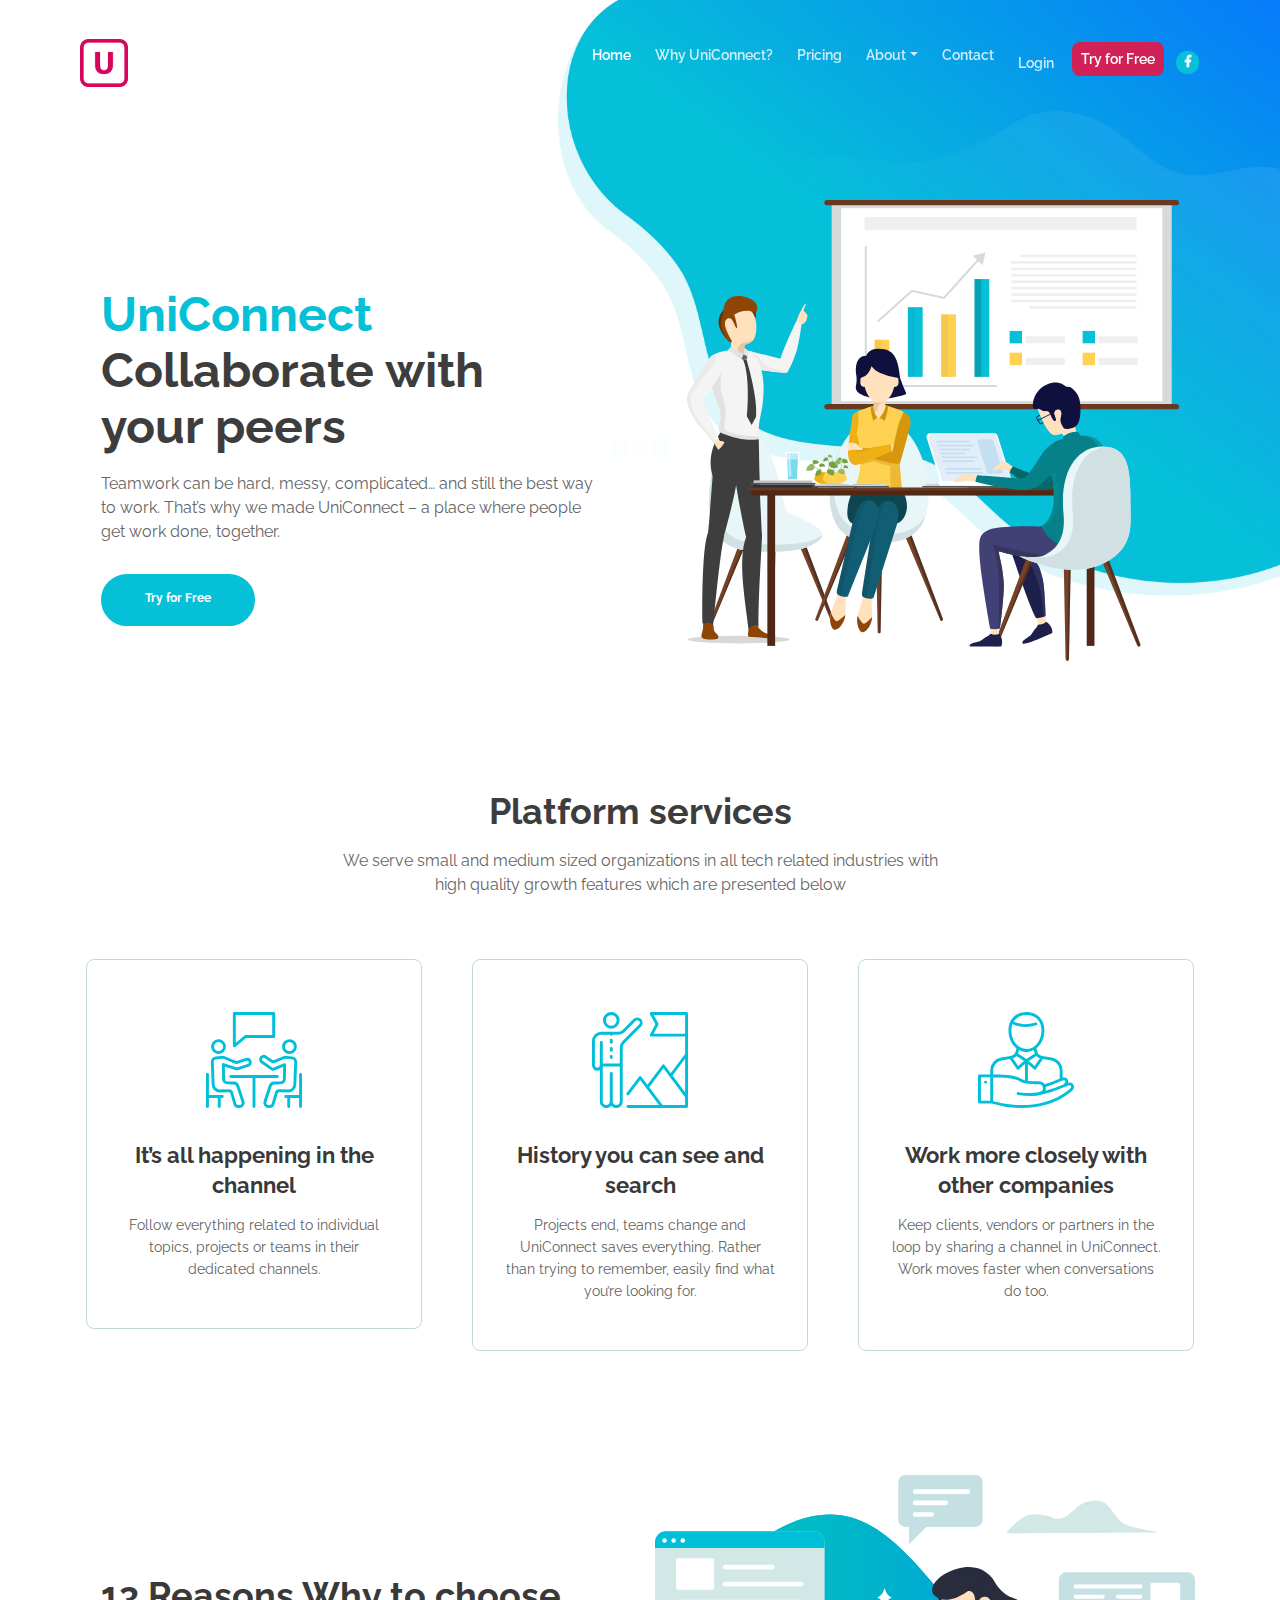
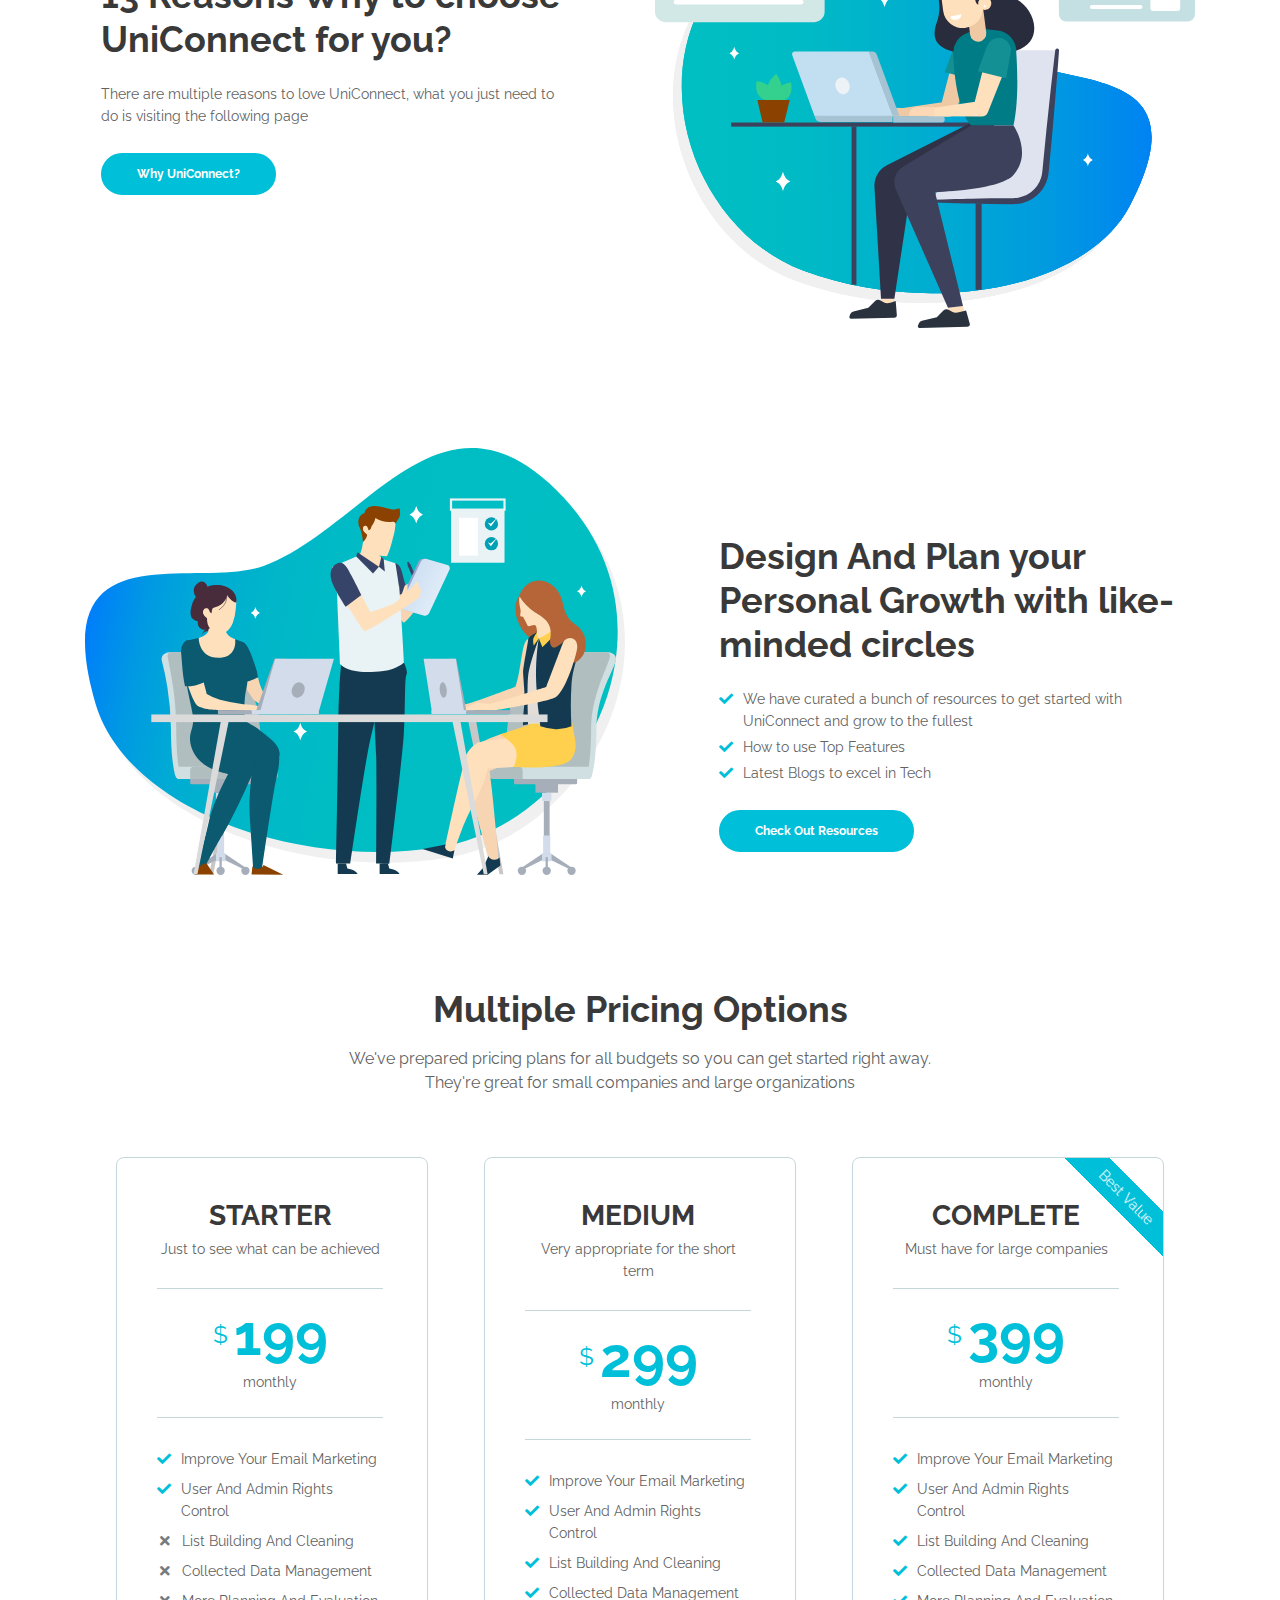
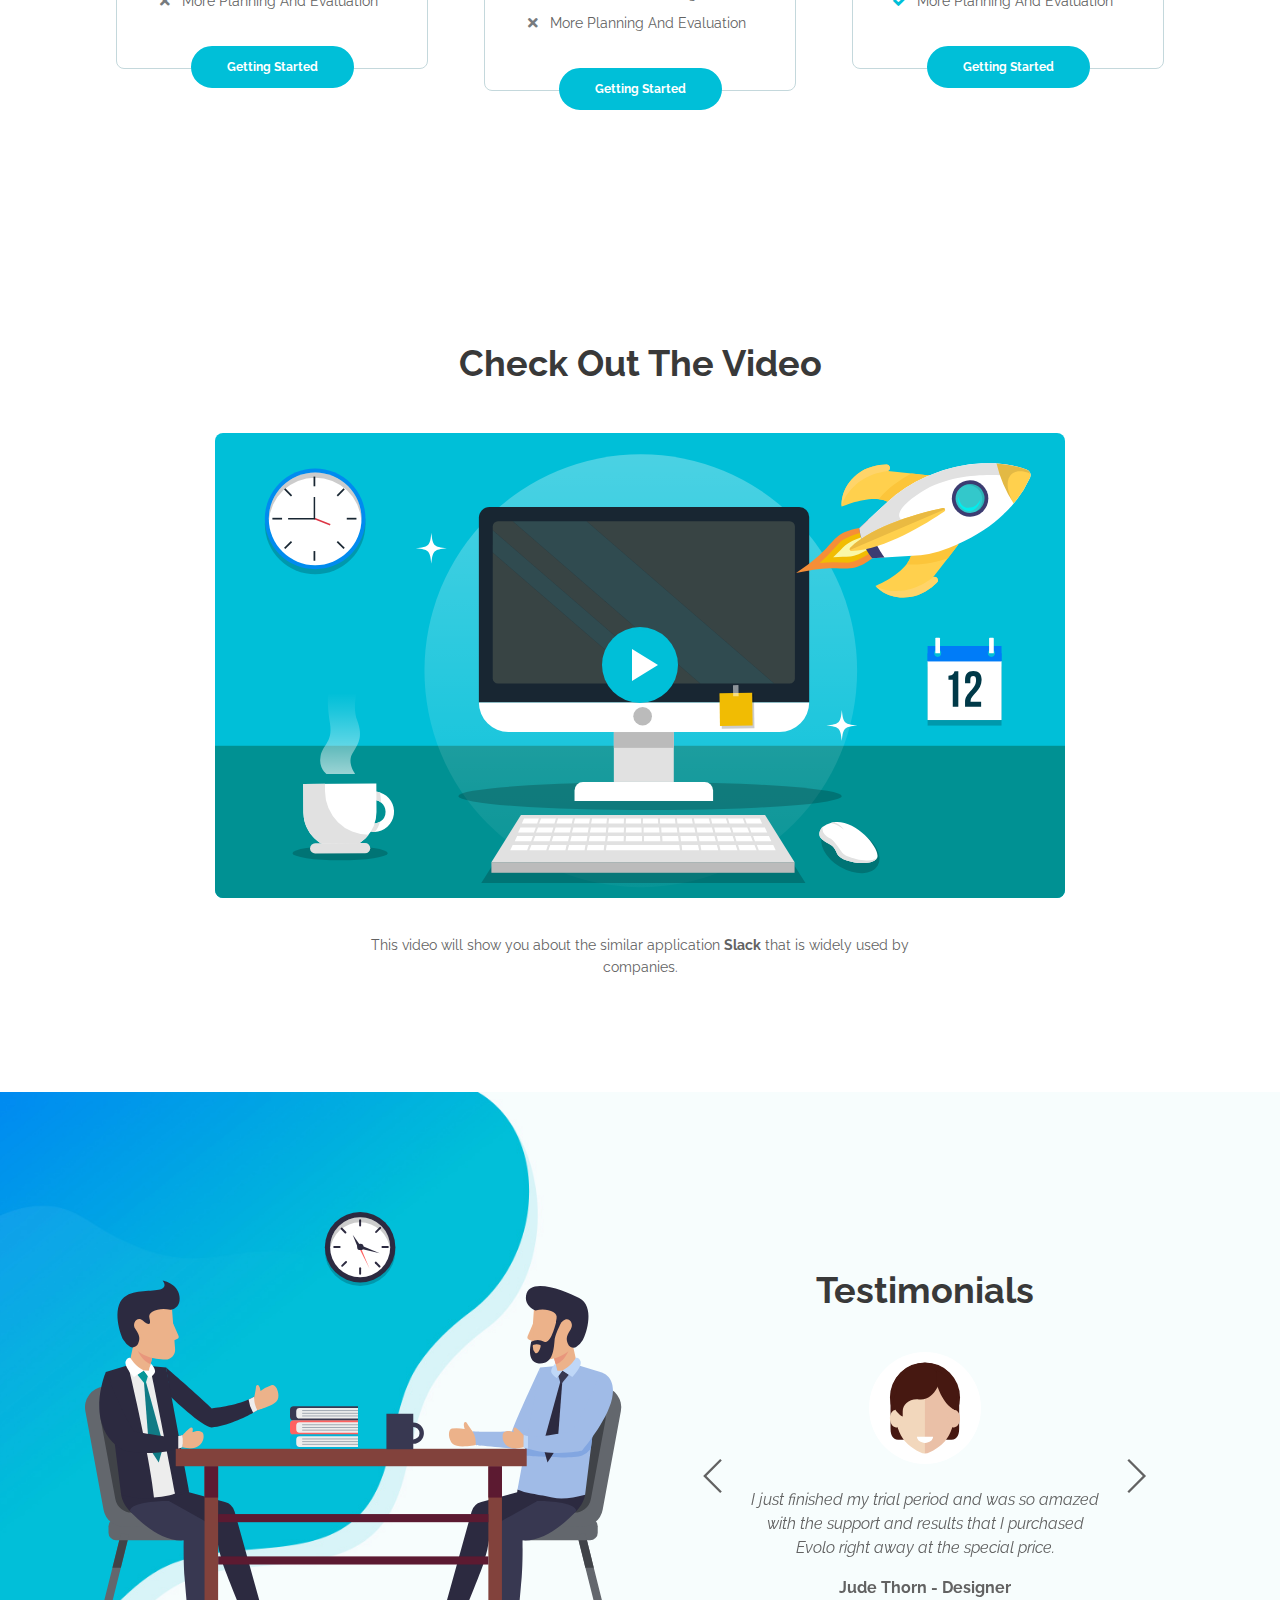
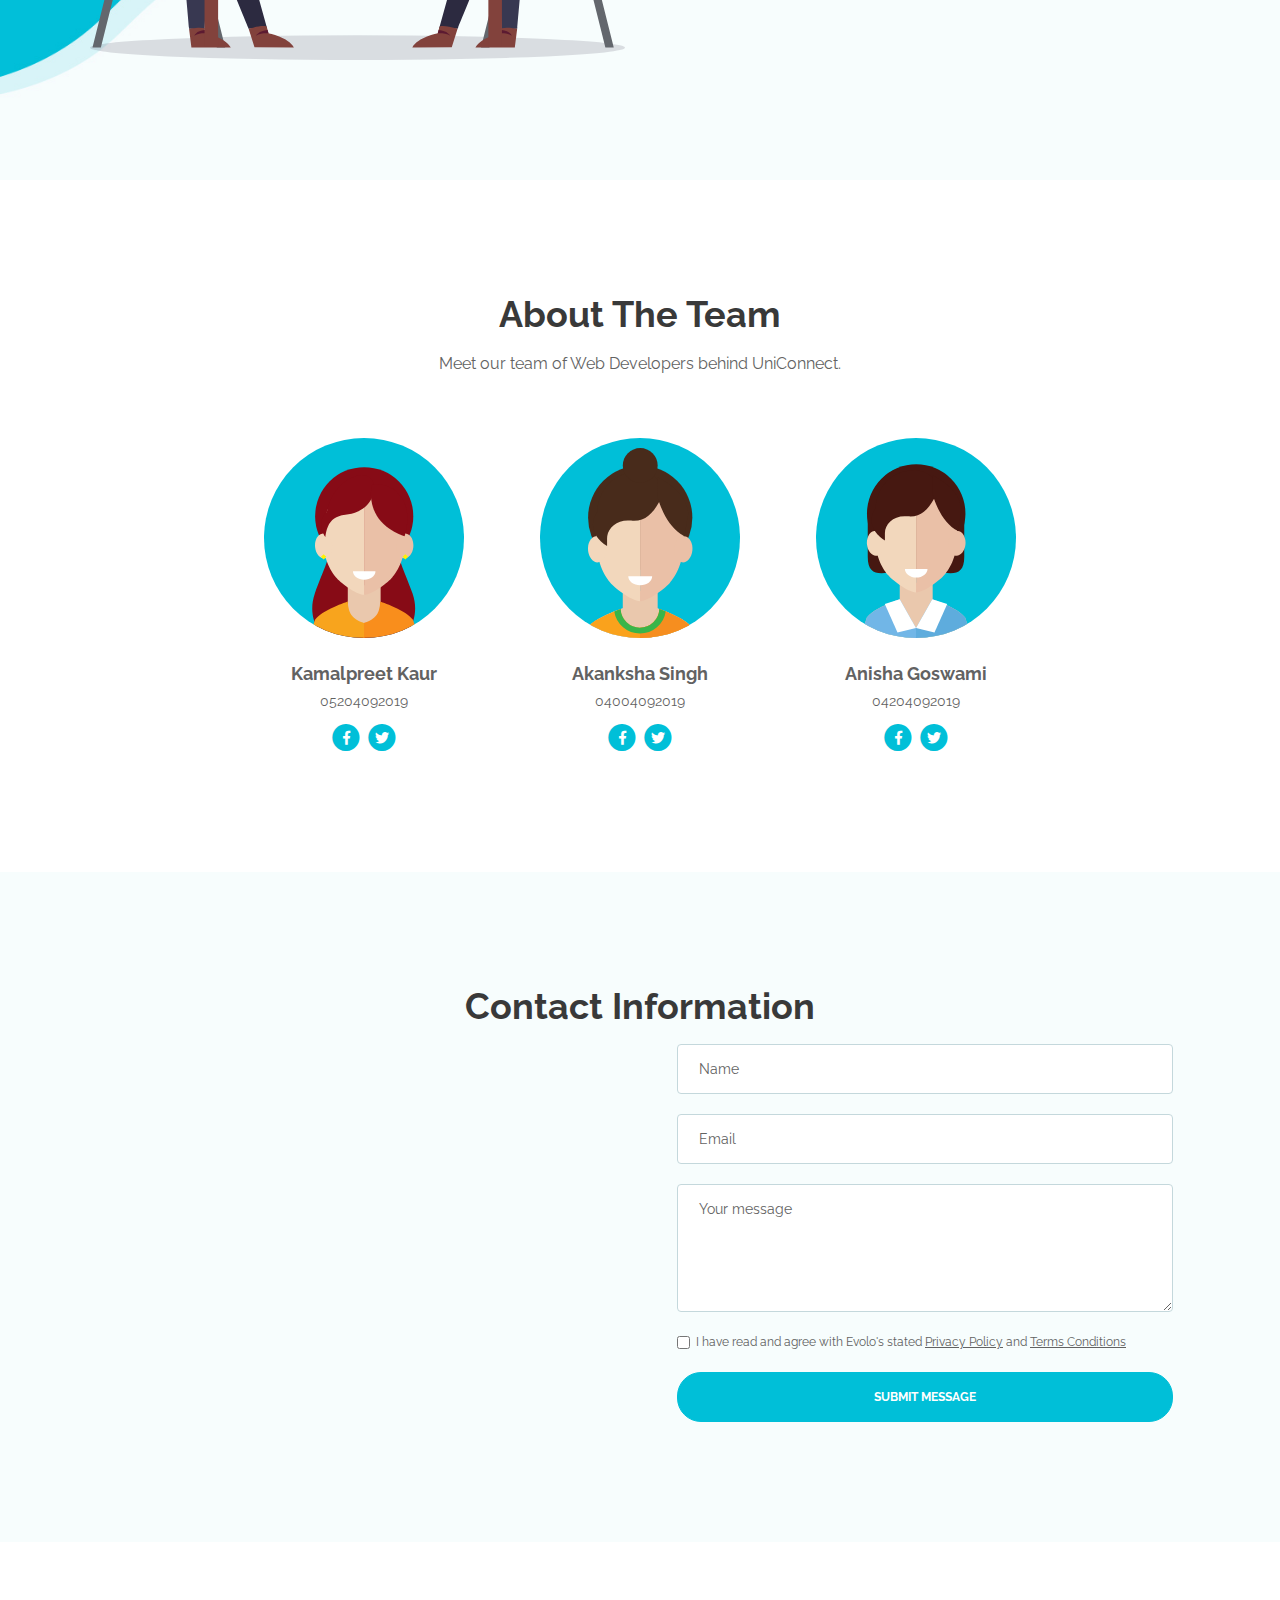
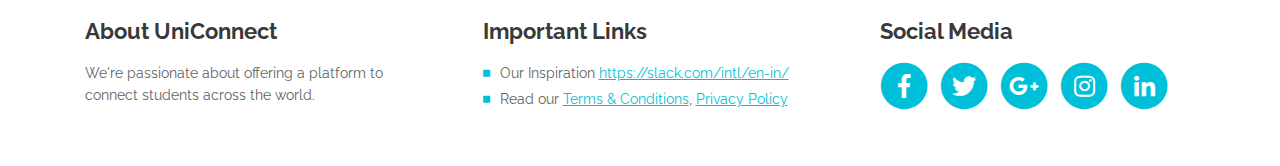
==== commit 89150148: "Update landing Page UI" ====
--- a/index.html
+++ b/index.html
@@ -3,7 +3,7 @@
 <head>
     <meta charset="utf-8">
     <meta name="viewport" content="width=device-width, initial-scale=1, shrink-to-fit=no">
-    
+
     <!-- SEO Meta Tags -->
     <meta name="description" content="Create a stylish landing page for your business startup and get leads for the offered services with this HTML landing page template.">
     <meta name="author" content="Inovatik">
@@ -18,8 +18,8 @@
 	<meta property="og:type" content="article" />
 
     <!-- Website Title -->
-    <title>Evolo - StartUp HTML Landing Page Template</title>
-    
+    <title>UniConnect - Collaborate with your peers</title>
+
     <!-- Styles -->
     <link href="https://fonts.googleapis.com/css?family=Raleway:400,400i,600,700,700i&amp;subset=latin-ext" rel="stylesheet">
     <link href="css/bootstrap.css" rel="stylesheet">
@@ -27,12 +27,12 @@
     <link href="css/swiper.css" rel="stylesheet">
 	<link href="css/magnific-popup.css" rel="stylesheet">
 	<link href="css/styles.css" rel="stylesheet">
-	
+
 	<!-- Favicon  -->
-    <link rel="icon" href="images/favicon.png">
+    <link rel="icon" href="images/logo.png">
 </head>
 <body data-spy="scroll" data-target=".fixed-top">
-    
+
     <!-- Preloader -->
 	<div class="spinner-wrapper">
         <div class="spinner">
@@ -42,7 +42,7 @@
         </div>
     </div>
     <!-- end of preloader -->
-    
+
 
     <!-- Navigation -->
     <nav class="navbar navbar-expand-lg navbar-dark navbar-custom fixed-top">
@@ -50,8 +50,8 @@
         <!-- <a class="navbar-brand logo-text page-scroll" href="index.html">Evolo</a> -->
 
         <!-- Image Logo -->
-        <a class="navbar-brand logo-image" href="index.html"><img src="images/logo.svg" alt="alternative"></a>
-        
+        <a class="navbar-brand logo-image" href="index.html"><img src="images/logo.png" alt="alternative"></a>
+
         <!-- Mobile Menu Toggle Button -->
         <button class="navbar-toggler" type="button" data-toggle="collapse" data-target="#navbarsExampleDefault" aria-controls="navbarsExampleDefault" aria-expanded="false" aria-label="Toggle navigation">
             <span class="navbar-toggler-awesome fas fa-bars"></span>
@@ -65,53 +65,61 @@
                     <a class="nav-link page-scroll" href="#header">Home <span class="sr-only">(current)</span></a>
                 </li>
                 <li class="nav-item">
-                    <a class="nav-link page-scroll" href="#services">Services</a>
+                    <a class="nav-link page-scroll" href="#services">Why UniConnect?</a>
                 </li>
                 <li class="nav-item">
                     <a class="nav-link page-scroll" href="#pricing">Pricing</a>
                 </li>
-                <li class="nav-item">
-                    <a class="nav-link page-scroll" href="#request">Request</a>
-                </li>
-
-                <!-- Dropdown Menu -->          
+                <!-- <li class="nav-item">
+                    <a class="nav-link page-scroll" href="#request">Resources</a>
+                </li> -->
+
+                <!-- Dropdown Menu -->
                 <li class="nav-item dropdown">
                     <a class="nav-link dropdown-toggle page-scroll" href="#about" id="navbarDropdown" role="button" aria-haspopup="true" aria-expanded="false">About</a>
-                    <div class="dropdown-menu" aria-labelledby="navbarDropdown">
+                    <!-- <div class="dropdown-menu" aria-labelledby="navbarDropdown">
                         <a class="dropdown-item" href="terms-conditions.html"><span class="item-text">Terms Conditions</span></a>
                         <div class="dropdown-items-divide-hr"></div>
                         <a class="dropdown-item" href="privacy-policy.html"><span class="item-text">Privacy Policy</span></a>
-                    </div>
+                    </div> -->
                 </li>
                 <!-- end of dropdown menu -->
 
                 <li class="nav-item">
                     <a class="nav-link page-scroll" href="#contact">Contact</a>
                 </li>
+                <li class="nav-item">
+                  <span class="navbar-text" style=" color: #fff;">
+                             <a id="loginButton" class="nav-link page-scroll">
+                             <span class="fa fa-sign-in"></span>Login &nbsp</a>
+                  </span>
+                </li>
+                <li class="nav-item">
+                  <span class="navbar-text">
+                             <a id="signupButton" style="background-color: #cf1d52; padding:9px; border-radius: 8px;">
+                             <span class="fa fa-sign-in"></span>Try for Free</a>
+                  </span>
+                </li>
             </ul>
-	       <span class="navbar-text">
+	       <!-- <span class="navbar-text">
                     <a id="loginButton">
                     <span class="fa fa-sign-in"></span> Login</a>
-                </span> 
-		<span class="navbar-text">
-                    <a id="signupButton">
-                    <span class="fa fa-sign-in"></span> Signup</a>
-                </span>                
-
-
-            <span class="nav-item social-icons">
+                </span> -->
+
+
+            <span class="nav-item social-icons" style="">
                 <span class="fa-stack">
                     <a href="#your-link">
                         <i class="fas fa-circle fa-stack-2x facebook"></i>
                         <i class="fab fa-facebook-f fa-stack-1x"></i>
                     </a>
                 </span>
-                <span class="fa-stack">
+                <!-- <span class="fa-stack">
                     <a href="#your-link">
                         <i class="fas fa-circle fa-stack-2x twitter"></i>
                         <i class="fab fa-twitter fa-stack-1x"></i>
                     </a>
-                </span>
+                </span> -->
             </span>
         </div>
     </nav>
@@ -144,7 +152,7 @@
                         </div>
                         <div class="form-row">
                             <button type="button" class="btn btn-secondary btn-sm ml-auto" data-dismiss="modal">Cancel</button>
-                            <button type="submit" class="btn btn-primary btn-sm ml-1">Sign in</button>        
+                            <button type="submit" class="btn btn-primary btn-sm ml-1">Sign in</button>
                         </div>
                     </form>
                 </div>
@@ -188,7 +196,7 @@
                         </div>
                         <div class="form-row">
                             <button type="button" class="btn btn-secondary btn-sm ml-auto" data-dismiss="modal">Cancel</button>
-                            <button type="submit" class="btn btn-primary btn-sm ml-1">Sign up</button>        
+                            <button type="submit" class="btn btn-primary btn-sm ml-1">Sign up</button>
                         </div>
                     </form>
                 </div>
@@ -208,9 +216,13 @@
                 <div class="row">
                     <div class="col-lg-6">
                         <div class="text-container">
-                            <h1><span class="turquoise">StartUp Landing</span> Page Template Free</h1>
-                            <p class="p-large">Use Evolo free landing page template to promote your business startup and generate leads for the offered services</p>
-                            <a class="btn-solid-lg page-scroll" href="#services">DISCOVER</a>
+                            <h1><span class="turquoise">UniConnect</span> Collaborate with your peers</h1>
+                            <p class="p-large">Teamwork can be hard, messy, complicated… and still the best way to work. That’s why we made UniConnect – a place where people get work done, together. </p>
+                              <span class="btn-solid-lg page-scroll">
+                                         <a id="signupButton">
+                                         <span class="fa fa-sign-in"></span>Try for Free</a>
+                              </span>
+                            <!-- <a class="btn-solid-lg page-scroll" href="#services">DISCOVER</a> -->
                         </div> <!-- end of text-container -->
                     </div> <!-- end of col -->
                     <div class="col-lg-6">
@@ -226,14 +238,14 @@
 
 
     <!-- Customers -->
-    <div class="slider-1">
+    <!-- <div class="slider-1">
         <div class="container">
             <div class="row">
                 <div class="col-lg-12">
-                    <h5>Trusted By</h5>
-                    
+                    <h5>Trusted By</h5> -->
+
                     <!-- Image Slider -->
-                    <div class="slider-container">
+                    <!-- <div class="slider-container">
                         <div class="swiper-container image-slider">
                             <div class="swiper-wrapper">
                                 <div class="swiper-slide">
@@ -265,16 +277,16 @@
                                     <div class="image-container">
                                         <img class="img-responsive" src="images/customer-logo-6.png" alt="alternative">
                                     </div>
-                                </div>
-                            </div> <!-- end of swiper-wrapper -->
-                        </div> <!-- end of swiper container -->
-                    </div> <!-- end of slider-container -->
+                                </div> -->
+                            <!-- </div> <! end of swiper-wrapper -->
+                        <!-- </div> <!-- end of swiper container -->
+                    <!-- </div> <!-- end of slider-container -->
                     <!-- end of image slider -->
 
-                </div> <!-- end of col -->
-            </div> <!-- end of row -->
-        </div> <!-- end of container -->
-    </div> <!-- end of slider-1 -->
+                <!-- </div> <!-- end of col -->
+            <!-- </div> <!-- end of row -->
+        <!-- </div> <!-- end of container -->
+    <!-- </div> <!-- end of slider-1 -->
     <!-- end of customers -->
 
 
@@ -283,8 +295,8 @@
         <div class="container">
             <div class="row">
                 <div class="col-lg-12">
-                    <h2>Business Growth Services</h2>
-                    <p class="p-heading p-large">We serve small and medium sized companies in all tech related industries with high quality growth services which are presented below</p>
+                    <h2>Platform services</h2>
+                    <p class="p-heading p-large">We serve small and medium sized organizations in all tech related industries with high quality growth features which are presented below</p>
                 </div> <!-- end of col -->
             </div> <!-- end of row -->
             <div class="row">
@@ -294,8 +306,8 @@
                     <div class="card">
                         <img class="card-image" src="images/services-icon-1.svg" alt="alternative">
                         <div class="card-body">
-                            <h4 class="card-title">Market Analysis</h4>
-                            <p>Our team of enthusiastic marketers will analyse and evaluate how your company stacks against the closest competitors</p>
+                            <h4 class="card-title">It’s all happening in the channel</h4>
+                            <p>Follow everything related to individual topics, projects or teams in their dedicated channels.</p>
                         </div>
                     </div>
                     <!-- end of card -->
@@ -304,8 +316,8 @@
                     <div class="card">
                         <img class="card-image" src="images/services-icon-2.svg" alt="alternative">
                         <div class="card-body">
-                            <h4 class="card-title">Opportunity Scan</h4>
-                            <p>Once the market analysis process is completed our staff will search for opportunities that are in reach</p>
+                            <h4 class="card-title">History you can see and search</h4>
+                            <p>Projects end, teams change and UniConnect saves everything. Rather than trying to remember, easily find what you’re looking for.</p>
                         </div>
                     </div>
                     <!-- end of card -->
@@ -314,12 +326,12 @@
                     <div class="card">
                         <img class="card-image" src="images/services-icon-3.svg" alt="alternative">
                         <div class="card-body">
-                            <h4 class="card-title">Action Plan</h4>
-                            <p>With all the information in place you will be presented with an action plan that your company needs to follow</p>
+                            <h4 class="card-title">Work more closely with other companies</h4>
+                            <p>Keep clients, vendors or partners in the loop by sharing a channel in UniConnect. Work moves faster when conversations do too.</p>
                         </div>
                     </div>
                     <!-- end of card -->
-                    
+
                 </div> <!-- end of col -->
             </div> <!-- end of row -->
         </div> <!-- end of container -->
@@ -333,9 +345,9 @@
             <div class="row">
                 <div class="col-lg-6">
                     <div class="text-container">
-                        <h2>Design And Plan Your Business Growth Steps</h2>
-                        <p>Use our staff and our expertise to design and plan your business growth strategy. Evolo team is eager to advise you on the best opportunities that you should look into</p>
-                        <a class="btn-solid-reg popup-with-move-anim" href="#details-lightbox-1">LIGHTBOX</a>
+                        <h2>13 Reasons Why to choose UniConnect for you?</h2>
+                        <p> There are multiple reasons to love UniConnect, what you just need to do is visiting the following page</p>
+                        <a class="btn-solid-reg popup-with-move-anim" href="#details-lightbox-1">Why UniConnect?</a>
                     </div> <!-- end of text-container -->
                 </div> <!-- end of col -->
                 <div class="col-lg-6">
@@ -348,7 +360,7 @@
     </div> <!-- end of basic-1 -->
     <!-- end of details 1 -->
 
-    
+
     <!-- Details 2 -->
     <div class="basic-2">
         <div class="container">
@@ -360,22 +372,22 @@
                 </div> <!-- end of col -->
                 <div class="col-lg-6">
                     <div class="text-container">
-                        <h2>Search For Optimization Wherever Is Possible</h2>
+                        <h2>Design And Plan your Personal Growth with like-minded circles</h2>
                         <ul class="list-unstyled li-space-lg">
                             <li class="media">
                                 <i class="fas fa-check"></i>
-                                <div class="media-body">Basically we'll teach you step by step what you need to do</div>
+                                <div class="media-body">We have curated a bunch of resources to get started with UniConnect and grow to the fullest</div>
                             </li>
                             <li class="media">
                                 <i class="fas fa-check"></i>
-                                <div class="media-body">In order to develop your company and reach new heights</div>
+                                <div class="media-body">How to use Top Features</div>
                             </li>
                             <li class="media">
                                 <i class="fas fa-check"></i>
-                                <div class="media-body">Everyone will be pleased from stakeholders to employees</div>
+                                <div class="media-body">Latest Blogs to excel in Tech</div>
                             </li>
                         </ul>
-                        <a class="btn-solid-reg popup-with-move-anim" href="#details-lightbox-2">LIGHTBOX</a>
+                        <a class="btn-solid-reg popup-with-move-anim" href="#details-lightbox-2">Check Out Resources</a>
                     </div> <!-- end of text-container -->
                 </div> <!-- end of col -->
             </div> <!-- end of row -->
@@ -513,7 +525,7 @@
                                 </li>
                             </ul>
                             <div class="button-wrapper">
-                                <a class="btn-solid-reg page-scroll" href="#request">REQUEST</a>
+                                <a class="btn-solid-reg page-scroll" href="#request">Getting Started</a>
                             </div>
                         </div>
                     </div> <!-- end of card -->
@@ -548,7 +560,7 @@
                                 </li>
                             </ul>
                             <div class="button-wrapper">
-                                <a class="btn-solid-reg page-scroll" href="#request">REQUEST</a>
+                                <a class="btn-solid-reg page-scroll" href="#request">Getting Started</a>
                             </div>
                         </div>
                     </div> <!-- end of card -->
@@ -586,7 +598,7 @@
                                 </li>
                             </ul>
                             <div class="button-wrapper">
-                                <a class="btn-solid-reg page-scroll" href="#request">REQUEST</a>
+                                <a class="btn-solid-reg page-scroll" href="#request">Getting Started</a>
                             </div>
                         </div>
                     </div> <!-- end of card -->
@@ -600,7 +612,7 @@
 
 
     <!-- Request -->
-    <div id="request" class="form-1">
+    <!-- <div id="request" class="form-1">
         <div class="container">
             <div class="row">
                 <div class="col-lg-6">
@@ -624,13 +636,13 @@
                                 <i class="fas fa-check"></i>
                                 <div class="media-body"><strong class="blue">Save precious time</strong> and invest it where you need it the most</div>
                             </li>
-                        </ul>
-                    </div> <!-- end of text-container -->
-                </div> <!-- end of col -->
-                <div class="col-lg-6">
+                        </ul> -->
+                    <!-- </div> <! end of text-container -->
+                <!-- </div> <! end of col -->
+                <!-- <div class="col-lg-6"> -->
 
                     <!-- Request Form -->
-                    <div class="form-container">
+                    <!-- <div class="form-container">
                         <form id="requestForm" data-toggle="validator" data-focus="false">
                             <div class="form-group">
                                 <input type="text" class="form-control-input" id="rname" name="rname" required>
@@ -667,7 +679,8 @@
                                 <div id="rmsgSubmit" class="h3 text-center hidden"></div>
                             </div>
                         </form>
-                    </div> <!-- end of form-container -->
+                    </div>
+                    <! end of form-container -->
                     <!-- end of request form -->
 
                 </div> <!-- end of col -->
@@ -687,11 +700,11 @@
             </div> <!-- end of row -->
             <div class="row">
                 <div class="col-lg-12">
-                    
+
                     <!-- Video Preview -->
                     <div class="image-container">
                         <div class="video-wrapper">
-                            <a class="popup-youtube" href="https://www.youtube.com/watch?v=fLCjQJCekTs" data-effect="fadeIn">
+                            <a class="popup-youtube" href="https://youtu.be/EYqxQGmQkVw" data-effect="fadeIn">
                                 <img class="img-fluid" src="images/video-frame.svg" alt="alternative">
                                 <span class="video-play-button">
                                     <span></span>
@@ -701,7 +714,7 @@
                     </div> <!-- end of image-container -->
                     <!-- end of video preview -->
 
-                    <p>This video will show you a case study for one of our <strong>Major Customers</strong> and will help you understand why your startup needs Evolo in this highly competitive market</p>
+                    <p>This video will show you about the similar application <strong>Slack</strong> that is widely used by companies.</p>
                 </div> <!-- end of col -->
             </div> <!-- end of row -->
         </div> <!-- end of container -->
@@ -725,7 +738,7 @@
                     <div class="slider-container">
                         <div class="swiper-container card-slider">
                             <div class="swiper-wrapper">
-                                
+
                                 <!-- Slide -->
                                 <div class="swiper-slide">
                                     <div class="card">
@@ -737,7 +750,7 @@
                                     </div>
                                 </div> <!-- end of swiper-slide -->
                                 <!-- end of slide -->
-        
+
                                 <!-- Slide -->
                                 <div class="swiper-slide">
                                     <div class="card">
@@ -746,10 +759,10 @@
                                             <p class="testimonial-text">Evolo has always helped or startup to position itself in the highly competitive market of mobile applications. You will not regret using it!</p>
                                             <p class="testimonial-author">Marsha Singer - Developer</p>
                                         </div>
-                                    </div>        
+                                    </div>
                                 </div> <!-- end of swiper-slide -->
                                 <!-- end of slide -->
-        
+
                                 <!-- Slide -->
                                 <div class="swiper-slide">
                                     <div class="card">
@@ -758,17 +771,17 @@
                                             <p class="testimonial-text">Love their services and was so amazed with the support and results that I purchased Evolo for two years in a row. They are awesome.</p>
                                             <p class="testimonial-author">Roy Smith - Marketer</p>
                                         </div>
-                                    </div>        
+                                    </div>
                                 </div> <!-- end of swiper-slide -->
                                 <!-- end of slide -->
-                               
+
                             </div> <!-- end of swiper-wrapper -->
-        
+
                             <!-- Add Arrows -->
                             <div class="swiper-button-next"></div>
                             <div class="swiper-button-prev"></div>
                             <!-- end of add arrows -->
-        
+
                         </div> <!-- end of swiper-container -->
                     </div> <!-- end of slider-container -->
                     <!-- end of card slider -->
@@ -786,19 +799,19 @@
             <div class="row">
                 <div class="col-lg-12">
                     <h2>About The Team</h2>
-                    <p class="p-heading p-large">Meat our team of specialized marketers and business developers which will help you research new products and launch them in new emerging markets</p>
+                    <p class="p-heading p-large">Meet our team of Web Developers behind UniConnect.</p>
                 </div> <!-- end of col -->
             </div> <!-- end of row -->
             <div class="row">
                 <div class="col-lg-12">
-                    
+
                     <!-- Team Member -->
                     <div class="team-member">
                         <div class="image-wrapper">
                             <img class="img-fluid" src="images/team-member-1.svg" alt="alternative">
                         </div> <!-- end of image-wrapper -->
-                        <p class="p-large"><strong>Lacy Whitelong</strong></p>
-                        <p class="job-title">Business Developer</p>
+                        <p class="p-large"><strong>Kamalpreet Kaur</strong></p>
+                        <p class="job-title">05204092019</p>
                         <span class="social-icons">
                             <span class="fa-stack">
                                 <a href="#your-link">
@@ -819,10 +832,10 @@
                     <!-- Team Member -->
                     <div class="team-member">
                         <div class="image-wrapper">
-                            <img class="img-fluid" src="images/team-member-2.svg" alt="alternative">
+                            <img class="img-fluid" src="images/team-member-4.svg" alt="alternative">
                         </div> <!-- end of image wrapper -->
-                        <p class="p-large"><strong>Chris Brown</strong></p>
-                        <p class="job-title">Online Marketer</p>
+                        <p class="p-large"><strong>Akanksha Singh</strong></p>
+                        <p class="job-title">04004092019</p>
                         <span class="social-icons">
                             <span class="fa-stack">
                                 <a href="#your-link">
@@ -845,8 +858,8 @@
                         <div class="image-wrapper">
                             <img class="img-fluid" src="images/team-member-3.svg" alt="alternative">
                         </div> <!-- end of image wrapper -->
-                        <p class="p-large"><strong>Sheila Zimerman</strong></p>
-                        <p class="job-title">Software Engineer</p>
+                        <p class="p-large"><strong>Anisha Goswami</strong></p>
+                        <p class="job-title">04204092019</p>
                         <span class="social-icons">
                             <span class="fa-stack">
                                 <a href="#your-link">
@@ -865,11 +878,11 @@
                     <!-- end of team member -->
 
                     <!-- Team Member -->
-                    <div class="team-member">
+                    <!-- <div class="team-member">
                         <div class="image-wrapper">
                             <img class="img-fluid" src="images/team-member-4.svg" alt="alternative">
                         </div> <!-- end of image wrapper -->
-                        <p class="p-large"><strong>Mary Villalonga</strong></p>
+                        <!-- <p class="p-large"><strong>Mary Villalonga</strong></p>
                         <p class="job-title">Product Manager</p>
                         <span class="social-icons">
                             <span class="fa-stack">
@@ -883,9 +896,9 @@
                                     <i class="fas fa-circle fa-stack-2x twitter"></i>
                                     <i class="fab fa-twitter fa-stack-1x"></i>
                                 </a>
-                            </span>
-                        </span> <!-- end of social-icons -->
-                    </div> <!-- end of team-member -->
+                            </span>  -->
+                        <!-- </span> <!-- end of social-icons -->
+                    <!-- </div> <!-- end of team-member -->
                     <!-- end of team member -->
 
                 </div> <!-- end of col -->
@@ -901,12 +914,12 @@
             <div class="row">
                 <div class="col-lg-12">
                     <h2>Contact Information</h2>
-                    <ul class="list-unstyled li-space-lg">
+                    <!-- <ul class="list-unstyled li-space-lg">
                         <li class="address">Don't hesitate to give us a call or send us a contact form message</li>
                         <li><i class="fas fa-map-marker-alt"></i>22 Innovative Area, San Francisco, CA 94043, US</li>
                         <li><i class="fas fa-phone"></i><a class="turquoise" href="tel:003024630820">+81 720 2212</a></li>
                         <li><i class="fas fa-envelope"></i><a class="turquoise" href="mailto:office@evolo.com">office@evolo.com</a></li>
-                    </ul>
+                    </ul> -->
                 </div> <!-- end of col -->
             </div> <!-- end of row -->
             <div class="row">
@@ -916,7 +929,7 @@
                     </div>
                 </div> <!-- end of col -->
                 <div class="col-lg-6">
-                    
+
                     <!-- Contact Form -->
                     <form id="contactForm" data-toggle="validator" data-focus="false">
                         <div class="form-group">
@@ -935,7 +948,7 @@
                             <div class="help-block with-errors"></div>
                         </div>
                         <div class="form-group checkbox">
-                            <input type="checkbox" id="cterms" value="Agreed-to-Terms" required>I have read and agree with Evolo's stated <a href="privacy-policy.html">Privacy Policy</a> and <a href="terms-conditions.html">Terms Conditions</a> 
+                            <input type="checkbox" id="cterms" value="Agreed-to-Terms" required>I have read and agree with Evolo's stated <a href="privacy-policy.html">Privacy Policy</a> and <a href="terms-conditions.html">Terms Conditions</a>
                             <div class="help-block with-errors"></div>
                         </div>
                         <div class="form-group">
@@ -960,8 +973,8 @@
             <div class="row">
                 <div class="col-md-4">
                     <div class="footer-col">
-                        <h4>About Evolo</h4>
-                        <p>We're passionate about offering some of the best business growth services for startups</p>
+                        <h4>About UniConnect</h4>
+                        <p>We're passionate about offering a platform to connect students across the world.</p>
                     </div>
                 </div> <!-- end of col -->
                 <div class="col-md-4">
@@ -970,7 +983,7 @@
                         <ul class="list-unstyled li-space-lg">
                             <li class="media">
                                 <i class="fas fa-square"></i>
-                                <div class="media-body">Our business partners <a class="turquoise" href="#your-link">startupguide.com</a></div>
+                                <div class="media-body">Our Inspiration <a class="turquoise" href="#your-link">https://slack.com/intl/en-in/</a></div>
                             </li>
                             <li class="media">
                                 <i class="fas fa-square"></i>
@@ -1012,27 +1025,27 @@
                                 <i class="fab fa-linkedin-in fa-stack-1x"></i>
                             </a>
                         </span>
-                    </div> 
-                </div> <!-- end of col -->
-            </div> <!-- end of row -->
-        </div> <!-- end of container -->
-    </div> <!-- end of footer -->  
+                    </div>
+                </div> <!-- end of col -->
+            </div> <!-- end of row -->
+        </div> <!-- end of container -->
+    </div> <!-- end of footer -->
     <!-- end of footer -->
 
 
     <!-- Copyright -->
-    <div class="copyright">
+    <!-- <div class="copyright">
         <div class="container">
             <div class="row">
                 <div class="col-lg-12">
                     <p class="p-small">Copyright © 2020 <a href="https://inovatik.com">Inovatik</a> - All rights reserved</p>
                 </div> <!-- end of col -->
-            </div> <!-- enf of row -->
-        </div> <!-- end of container -->
-    </div> <!-- end of copyright --> 
+            <!-- </div> <!-- enf of row -->
+        <!-- </div> <!-- end of container -->
+    <!-- </div> <!-- end of copyright -->
     <!-- end of copyright -->
-    
-    	
+
+
     <!-- Scripts -->
     <script src="js/jquery.min.js"></script> <!-- jQuery for Bootstrap's JavaScript plugins -->
     <script src="js/popper.min.js"></script> <!-- Popper tooltip library for Bootstrap -->
@@ -1042,7 +1055,7 @@
     <script src="js/jquery.magnific-popup.js"></script> <!-- Magnific Popup for lightboxes -->
     <script src="js/validator.min.js"></script> <!-- Validator.js - Bootstrap plugin that validates forms -->
     <script src="js/scripts.js"></script> <!-- Custom scripts -->
-	    <script> 
+	    <script>
      $(document).ready(function(){
         $("#loginButton").click(function() {
                 $("#loginModal").modal("toggle");
@@ -1051,7 +1064,7 @@
                 $("#SignupModal").modal("toggle");
             });
 
-            
+
       });
 
 
--- a/css/styles.css
+++ b/css/styles.css
@@ -51,7 +51,7 @@
 }
 
 body, p {
-	color: #626262; 
+	color: #626262;
 	font: 400 0.875rem/1.375rem "Raleway", sans-serif;
 }
 
@@ -250,7 +250,7 @@
 }
 
 /* IE10+ hack to solve lower label text position compared to the rest of the browsers */
-@media screen and (-ms-high-contrast: active), screen and (-ms-high-contrast: none) {  
+@media screen and (-ms-high-contrast: active), screen and (-ms-high-contrast: none) {
 	.label-control {
 		top: 0.9375rem;
 	}
@@ -289,7 +289,7 @@
 }
 
 /* IE10+ hack to solve lower label text position compared to the rest of the browsers */
-@media screen and (-ms-high-contrast: active), screen and (-ms-high-contrast: none) {  
+@media screen and (-ms-high-contrast: active), screen and (-ms-high-contrast: none) {
 	.form-control-input {
 		padding-top: 1.25rem;
 		padding-bottom: 0.75rem;
@@ -358,7 +358,7 @@
 }
 
 /* IE10+ hack to raise checkbox field position compared to the rest of the browsers */
-@media screen and (-ms-high-contrast: active), screen and (-ms-high-contrast: none) {  
+@media screen and (-ms-high-contrast: active), screen and (-ms-high-contrast: none) {
 	input[type='checkbox'] {
 		vertical-align: -9%;
 	}
@@ -490,17 +490,17 @@
 /* animate in */
 .my-mfp-slide-bottom.mfp-ready .zoom-anim-dialog {
 	opacity: 1;
-	-webkit-transform: translateY(0) perspective(37.5rem) rotateX(0); 
-	-ms-transform: translateY(0) perspective(37.5rem) rotateX(0); 
-	transform: translateY(0) perspective(37.5rem) rotateX(0); 
+	-webkit-transform: translateY(0) perspective(37.5rem) rotateX(0);
+	-ms-transform: translateY(0) perspective(37.5rem) rotateX(0);
+	transform: translateY(0) perspective(37.5rem) rotateX(0);
 }
 
 /* animate out */
 .my-mfp-slide-bottom.mfp-removing .zoom-anim-dialog {
 	opacity: 0;
-	-webkit-transform: translateY(-0.625rem) perspective(37.5rem) rotateX(10deg); 
-	-ms-transform: translateY(-0.625rem) perspective(37.5rem) rotateX(10deg); 
-	transform: translateY(-0.625rem) perspective(37.5rem) rotateX(10deg); 
+	-webkit-transform: translateY(-0.625rem) perspective(37.5rem) rotateX(10deg);
+	-ms-transform: translateY(-0.625rem) perspective(37.5rem) rotateX(10deg);
+	transform: translateY(-0.625rem) perspective(37.5rem) rotateX(10deg);
 }
 
 /* dark overlay, start state */
@@ -587,7 +587,7 @@
 	left: 50%; /* centers the loading animation horizontally one the screen */
 	width: 3.75rem;
 	height: 1.25rem;
-	margin: -0.625rem 0 0 -1.875rem; /* is width and height divided by two */ 
+	margin: -0.625rem 0 0 -1.875rem; /* is width and height divided by two */
 	text-align: center;
 }
 
@@ -617,11 +617,11 @@
 }
 
 @keyframes sk-bouncedelay {
-	0%, 80%, 100% { 
+	0%, 80%, 100% {
 		-webkit-transform: scale(0);
 		-ms-transform: scale(0);
 		transform: scale(0);
-	} 40% { 
+	} 40% {
 		-webkit-transform: scale(1.0);
 		-ms-transform: scale(1.0);
 		transform: scale(1.0);
@@ -640,8 +640,8 @@
 }
 
 .navbar-custom .navbar-brand.logo-image img {
-    width: 7.4375rem;
-	height: 2rem;
+    width: 3rem;
+	height: 3rem;
 }
 
 .navbar-custom .navbar-brand.logo-text {
@@ -1193,7 +1193,7 @@
 	-ms-transform: translateX(-50%) translateY(-50%);
 	transform: translateX(-50%) translateY(-50%);
 }
-  
+
 .basic-3 .video-play-button:before {
 	content: "";
 	position: absolute;
@@ -1210,7 +1210,7 @@
 	-ms-transform: translateX(-50%) translateY(-50%);
 	transform: translateX(-50%) translateY(-50%);
 }
-  
+
 .basic-3 .video-play-button:after {
 	content: "";
 	position: absolute;
@@ -1227,7 +1227,7 @@
 	-ms-transform: translateX(-50%) translateY(-50%);
 	transform: translateX(-50%) translateY(-50%);
 }
-  
+
 .basic-3 .video-play-button span {
 	position: relative;
 	display: block;
@@ -1240,7 +1240,7 @@
 	border-top: 1rem solid transparent;
 	border-bottom: 1rem solid transparent;
 }
-  
+
 @keyframes pulse-border {
 	0% {
 		transform: translateX(-50%) translateY(-50%) translateZ(0) scale(1);
@@ -1265,7 +1265,7 @@
 	padding-top: 7.5rem;
 	padding-bottom: 7rem;
 	background: url('../images/testimonials-background.jpg') center center no-repeat;
-	background-size: cover; 
+	background-size: cover;
 }
 
 .slider-2 .image-container {
@@ -1366,7 +1366,7 @@
 	-moz-transform: scale(1.15);
 	-webkit-transform: scale(1.15);
 	transform: scale(1.15);
-} 
+}
 /* end of hover animation */
 
 .basic-4 .team-member .p-large {
@@ -1411,7 +1411,7 @@
 	padding-top: 7rem;
 	padding-bottom: 6.25rem;
 	background: url('../images/contact-background.jpg') center center no-repeat;
-	background-size: cover; 
+	background-size: cover;
 }
 
 .form-2 h2 {
@@ -1452,7 +1452,7 @@
 	left: 0;
 	width: 100%;
 	height: 100%;
-	border: none; 
+	border: none;
 }
 
 
@@ -1541,7 +1541,7 @@
 }
 
 a:hover.back-to-top {
-	background-color: #00a7bd; 
+	background-color: #00a7bd;
 }
 
 
@@ -1620,10 +1620,10 @@
 
 /*****************************/
 /*     20. Media Queries     */
-/*****************************/	
+/*****************************/
 /* Min-width width 768px */
 @media (min-width: 768px) {
-	
+
 	/* General Styles */
 	.p-heading {
 		width: 85%;
@@ -1683,7 +1683,7 @@
 		width: 1.375rem;
 		background-size: 1.375rem 2.125rem;
 	}
-	
+
 	.slider-2 .swiper-button-next {
 		right: 1rem;
 		width: 1.375rem;
@@ -1738,14 +1738,14 @@
 
 /* Min-width width 992px */
 @media (min-width: 992px) {
-	
+
 	/* Navigation */
 	.navbar-custom {
 		padding: 2.125rem 1.5rem 2.125rem 2rem;
 		box-shadow: none;
         background: transparent;
 	}
-	
+
 	.navbar-custom .navbar-nav {
 		margin-top: 0;
 		margin-bottom: 0;
@@ -1756,7 +1756,7 @@
 		color: #fff;
 		opacity: 0.8;
 	}
-	
+
 	.navbar-custom .nav-item .nav-link:hover,
 	.navbar-custom .nav-item .nav-link.active {
 		color: #fff;
@@ -1773,7 +1773,7 @@
 		color: #393939;
 		opacity: 1;
 	}
-	
+
 	.navbar-custom.top-nav-collapse .nav-item .nav-link:hover,
 	.navbar-custom.top-nav-collapse .nav-item .nav-link.active {
 		color: #00bfd8;
@@ -1810,12 +1810,12 @@
 		margin-left: 0.25rem;
 		font-size: 0.75rem;
 	}
-	
+
 	.navbar-custom .fa-stack-2x {
 		color: #00bfd8;
 		transition: all 0.2s ease;
 	}
-	
+
 	.navbar-custom .fa-stack-1x {
 		color: #fff;
 		transition: all 0.2s ease;
@@ -1832,7 +1832,7 @@
 	.navbar-custom.top-nav-collapse .fa-stack-2x {
 		color: #00bfd8;
 	}
-	
+
 	.navbar-custom.top-nav-collapse .fa-stack-1x {
 		color: #fff;
 	}
@@ -1840,7 +1840,7 @@
 	.navbar-custom.top-nav-collapse .fa-stack:hover .fa-stack-2x {
 		color: #00a7bd;
 	}
-	
+
 	.navbar-custom.top-nav-collapse .fa-stack:hover .fa-stack-1x {
 		color: #fff;
 	}
@@ -1857,7 +1857,7 @@
 	/* Header */
 	.header {
 		background: url('../images/header-background.jpg') center center no-repeat;
-		background-size: cover; 
+		background-size: cover;
 	}
 
 	.header .header-content {
@@ -1917,7 +1917,7 @@
 		margin-bottom: 0;
 		margin-left: 0.5rem;
 	}
-	
+
 	.lightbox-basic h3 {
 		margin-top: 0.5rem;
 	}
@@ -1958,7 +1958,7 @@
 		width: 65%;
 	}
 	/* end of video */
-	
+
 
 	/* Testimonials */
 	.slider-2 {
@@ -2012,7 +2012,7 @@
 
 /* Min-width width 1200px */
 @media (min-width: 1200px) {
-	
+
 	/* Navigation */
 	.navbar-custom {
 		padding: 2.125rem 5rem 2.125rem 5rem;
@@ -2023,7 +2023,7 @@
 	}
 	/* end of navigation */
 
-	
+
 	/* General Styles */
 	.p-heading {
 		width: 55%;
@@ -2047,7 +2047,7 @@
 		margin-right: 1rem;
 	}
 	/* end of header */
-	
+
 
 	/* Customers */
 	.slider-1 .slider-container {
@@ -2181,4 +2181,4 @@
 	}
 	/* end of extra pages */
 }
-/* end of min-width width 1200px */+/* end of min-width width 1200px */
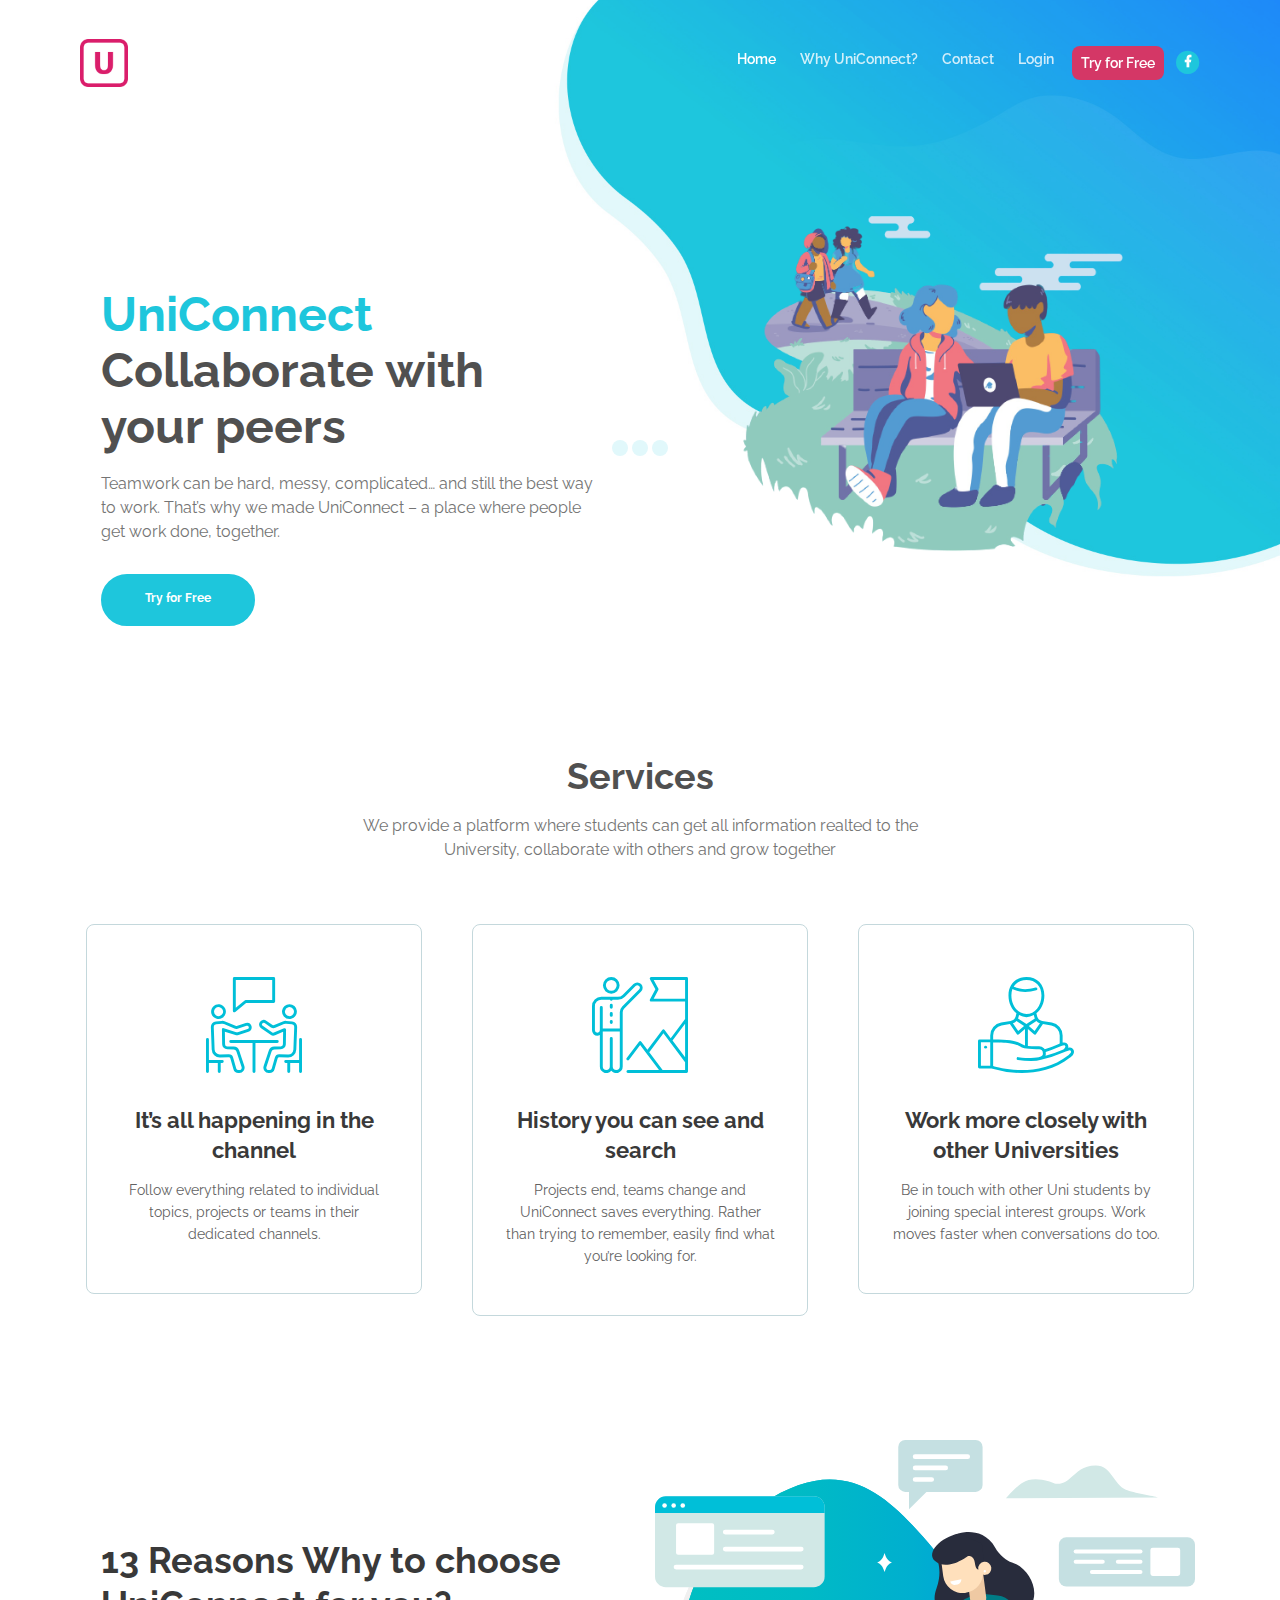
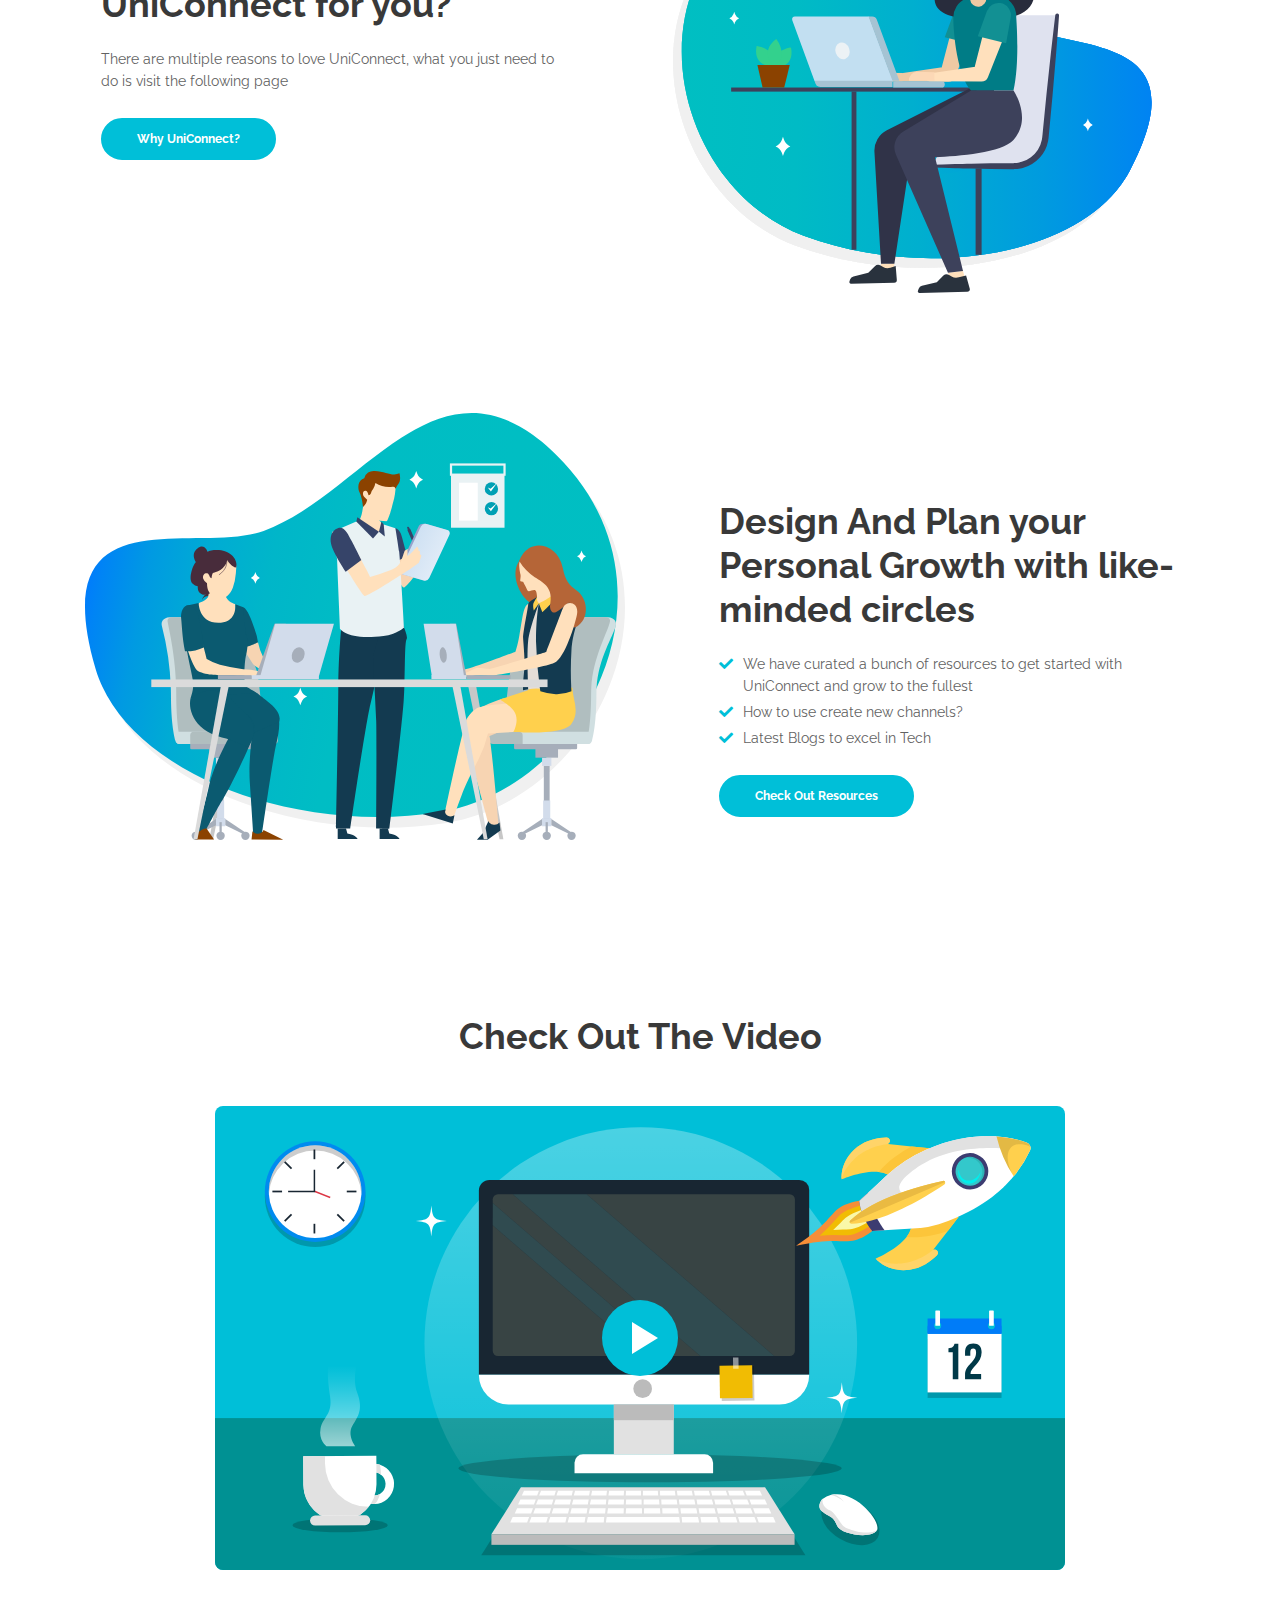
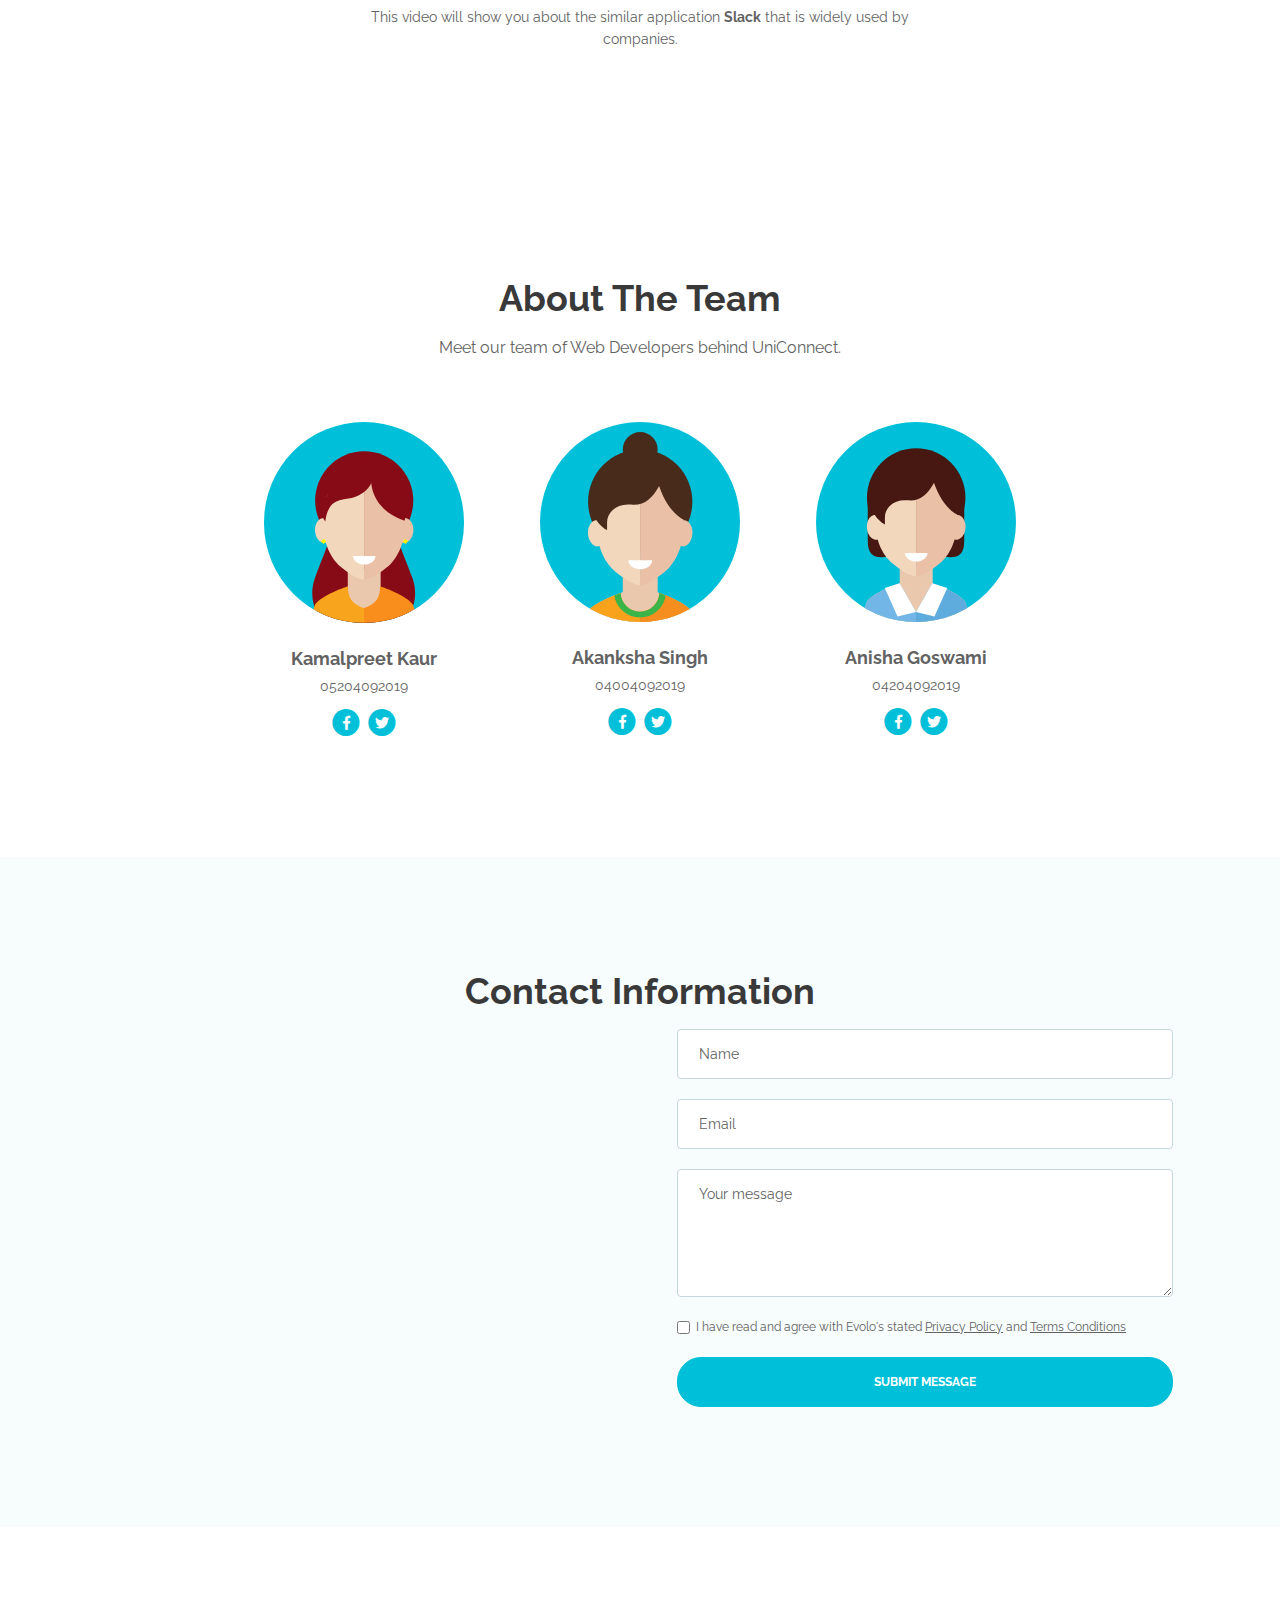
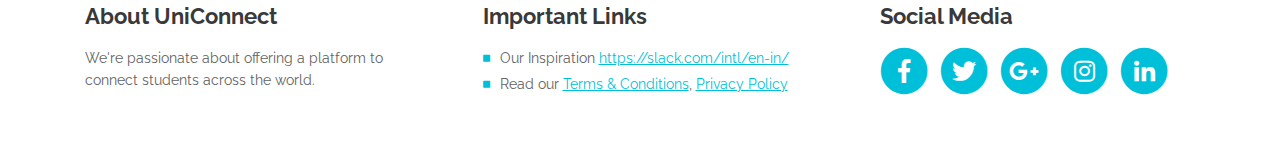
==== commit e6263d29: "Changed a few things" ====
--- a/index.html
+++ b/index.html
@@ -67,32 +67,30 @@
                 <li class="nav-item">
                     <a class="nav-link page-scroll" href="#services">Why UniConnect?</a>
                 </li>
-                <li class="nav-item">
+                <!-- <li class="nav-item">
                     <a class="nav-link page-scroll" href="#pricing">Pricing</a>
-                </li>
+                </li> -->
                 <!-- <li class="nav-item">
                     <a class="nav-link page-scroll" href="#request">Resources</a>
                 </li> -->
 
                 <!-- Dropdown Menu -->
-                <li class="nav-item dropdown">
+                <!-- <li class="nav-item dropdown">
                     <a class="nav-link dropdown-toggle page-scroll" href="#about" id="navbarDropdown" role="button" aria-haspopup="true" aria-expanded="false">About</a>
-                    <!-- <div class="dropdown-menu" aria-labelledby="navbarDropdown">
+                     <div class="dropdown-menu" aria-labelledby="navbarDropdown">
                         <a class="dropdown-item" href="terms-conditions.html"><span class="item-text">Terms Conditions</span></a>
                         <div class="dropdown-items-divide-hr"></div>
                         <a class="dropdown-item" href="privacy-policy.html"><span class="item-text">Privacy Policy</span></a>
-                    </div> -->
-                </li>
+                    </div> 
+                </li> -->
                 <!-- end of dropdown menu -->
 
                 <li class="nav-item">
                     <a class="nav-link page-scroll" href="#contact">Contact</a>
                 </li>
                 <li class="nav-item">
-                  <span class="navbar-text" style=" color: #fff;">
-                             <a id="loginButton" class="nav-link page-scroll">
-                             <span class="fa fa-sign-in"></span>Login &nbsp</a>
-                  </span>
+                  <a id="loginButton" class="nav-link page-scroll">
+                            Login &nbsp</a>
                 </li>
                 <li class="nav-item">
                   <span class="navbar-text">
@@ -227,7 +225,7 @@
                     </div> <!-- end of col -->
                     <div class="col-lg-6">
                         <div class="image-container">
-                            <img class="img-fluid" src="images/header-teamwork.svg" alt="alternative">
+                            <img class="img-fluid" src="images/header-teamwork.png" alt="alternative">
                         </div> <!-- end of image-container -->
                     </div> <!-- end of col -->
                 </div> <!-- end of row -->
@@ -295,8 +293,8 @@
         <div class="container">
             <div class="row">
                 <div class="col-lg-12">
-                    <h2>Platform services</h2>
-                    <p class="p-heading p-large">We serve small and medium sized organizations in all tech related industries with high quality growth features which are presented below</p>
+                    <h2>Services</h2>
+                    <p class="p-heading p-large">We provide a platform where students can get all information realted to the University, collaborate with others and grow together</p>
                 </div> <!-- end of col -->
             </div> <!-- end of row -->
             <div class="row">
@@ -326,8 +324,8 @@
                     <div class="card">
                         <img class="card-image" src="images/services-icon-3.svg" alt="alternative">
                         <div class="card-body">
-                            <h4 class="card-title">Work more closely with other companies</h4>
-                            <p>Keep clients, vendors or partners in the loop by sharing a channel in UniConnect. Work moves faster when conversations do too.</p>
+                            <h4 class="card-title">Work more closely with other Universities</h4>
+                            <p>Be in touch with other Uni students by joining special interest groups. Work moves faster when conversations do too.</p>
                         </div>
                     </div>
                     <!-- end of card -->
@@ -346,7 +344,7 @@
                 <div class="col-lg-6">
                     <div class="text-container">
                         <h2>13 Reasons Why to choose UniConnect for you?</h2>
-                        <p> There are multiple reasons to love UniConnect, what you just need to do is visiting the following page</p>
+                        <p> There are multiple reasons to love UniConnect, what you just need to do is visit the following page</p>
                         <a class="btn-solid-reg popup-with-move-anim" href="#details-lightbox-1">Why UniConnect?</a>
                     </div> <!-- end of text-container -->
                 </div> <!-- end of col -->
@@ -380,7 +378,7 @@
                             </li>
                             <li class="media">
                                 <i class="fas fa-check"></i>
-                                <div class="media-body">How to use Top Features</div>
+                                <div class="media-body">How to use create new channels?</div>
                             </li>
                             <li class="media">
                                 <i class="fas fa-check"></i>
@@ -484,131 +482,7 @@
     <!-- end of details lightboxes -->
 
 
-    <!-- Pricing -->
-    <div id="pricing" class="cards-2">
-        <div class="container">
-            <div class="row">
-                <div class="col-lg-12">
-                    <h2>Multiple Pricing Options</h2>
-                    <p class="p-heading p-large">We've prepared pricing plans for all budgets so you can get started right away. They're great for small companies and large organizations</p>
-                </div> <!-- end of col -->
-            </div> <!-- end of row -->
-            <div class="row">
-                <div class="col-lg-12">
-
-                    <!-- Card-->
-                    <div class="card">
-                        <div class="card-body">
-                            <div class="card-title">STARTER</div>
-                            <div class="card-subtitle">Just to see what can be achieved</div>
-                            <hr class="cell-divide-hr">
-                            <div class="price">
-                                <span class="currency">$</span><span class="value">199</span>
-                                <div class="frequency">monthly</div>
-                            </div>
-                            <hr class="cell-divide-hr">
-                            <ul class="list-unstyled li-space-lg">
-                                <li class="media">
-                                    <i class="fas fa-check"></i><div class="media-body">Improve Your Email Marketing</div>
-                                </li>
-                                <li class="media">
-                                    <i class="fas fa-check"></i><div class="media-body">User And Admin Rights Control</div>
-                                </li>
-                                <li class="media">
-                                    <i class="fas fa-times"></i><div class="media-body">List Building And Cleaning</div>
-                                </li>
-                                <li class="media">
-                                    <i class="fas fa-times"></i><div class="media-body">Collected Data Management</div>
-                                </li>
-                                <li class="media">
-                                    <i class="fas fa-times"></i><div class="media-body">More Planning And Evaluation</div>
-                                </li>
-                            </ul>
-                            <div class="button-wrapper">
-                                <a class="btn-solid-reg page-scroll" href="#request">Getting Started</a>
-                            </div>
-                        </div>
-                    </div> <!-- end of card -->
-                    <!-- end of card -->
-
-                    <!-- Card-->
-                    <div class="card">
-                        <div class="card-body">
-                            <div class="card-title">MEDIUM</div>
-                            <div class="card-subtitle">Very appropriate for the short term</div>
-                            <hr class="cell-divide-hr">
-                            <div class="price">
-                                <span class="currency">$</span><span class="value">299</span>
-                                <div class="frequency">monthly</div>
-                            </div>
-                            <hr class="cell-divide-hr">
-                            <ul class="list-unstyled li-space-lg">
-                                <li class="media">
-                                    <i class="fas fa-check"></i><div class="media-body">Improve Your Email Marketing</div>
-                                </li>
-                                <li class="media">
-                                    <i class="fas fa-check"></i><div class="media-body">User And Admin Rights Control</div>
-                                </li>
-                                <li class="media">
-                                    <i class="fas fa-check"></i><div class="media-body">List Building And Cleaning</div>
-                                </li>
-                                <li class="media">
-                                    <i class="fas fa-check"></i><div class="media-body">Collected Data Management</div>
-                                </li>
-                                <li class="media">
-                                    <i class="fas fa-times"></i><div class="media-body">More Planning And Evaluation</div>
-                                </li>
-                            </ul>
-                            <div class="button-wrapper">
-                                <a class="btn-solid-reg page-scroll" href="#request">Getting Started</a>
-                            </div>
-                        </div>
-                    </div> <!-- end of card -->
-                    <!-- end of card -->
-
-                    <!-- Card-->
-                    <div class="card">
-                        <div class="label">
-                            <p class="best-value">Best Value</p>
-                        </div>
-                        <div class="card-body">
-                            <div class="card-title">COMPLETE</div>
-                            <div class="card-subtitle">Must have for large companies</div>
-                            <hr class="cell-divide-hr">
-                            <div class="price">
-                                <span class="currency">$</span><span class="value">399</span>
-                                <div class="frequency">monthly</div>
-                            </div>
-                            <hr class="cell-divide-hr">
-                            <ul class="list-unstyled li-space-lg">
-                                <li class="media">
-                                    <i class="fas fa-check"></i><div class="media-body">Improve Your Email Marketing</div>
-                                </li>
-                                <li class="media">
-                                    <i class="fas fa-check"></i><div class="media-body">User And Admin Rights Control</div>
-                                </li>
-                                <li class="media">
-                                    <i class="fas fa-check"></i><div class="media-body">List Building And Cleaning</div>
-                                </li>
-                                <li class="media">
-                                    <i class="fas fa-check"></i><div class="media-body">Collected Data Management</div>
-                                </li>
-                                <li class="media">
-                                    <i class="fas fa-check"></i><div class="media-body">More Planning And Evaluation</div>
-                                </li>
-                            </ul>
-                            <div class="button-wrapper">
-                                <a class="btn-solid-reg page-scroll" href="#request">Getting Started</a>
-                            </div>
-                        </div>
-                    </div> <!-- end of card -->
-                    <!-- end of card -->
-
-                </div> <!-- end of col -->
-            </div> <!-- end of row -->
-        </div> <!-- end of container -->
-    </div> <!-- end of cards-2 -->
-    <!-- end of pricing -->
+    
 
 
     <!-- Request -->
@@ -722,75 +596,6 @@
     <!-- end of video -->
 
 
-    <!-- Testimonials -->
-    <div class="slider-2">
-        <div class="container">
-            <div class="row">
-                <div class="col-lg-6">
-                    <div class="image-container">
-                        <img class="img-fluid" src="images/testimonials-2-men-talking.svg" alt="alternative">
-                    </div> <!-- end of image-container -->
-                </div> <!-- end of col -->
-                <div class="col-lg-6">
-                    <h2>Testimonials</h2>
-
-                    <!-- Card Slider -->
-                    <div class="slider-container">
-                        <div class="swiper-container card-slider">
-                            <div class="swiper-wrapper">
-
-                                <!-- Slide -->
-                                <div class="swiper-slide">
-                                    <div class="card">
-                                        <img class="card-image" src="images/testimonial-1.svg" alt="alternative">
-                                        <div class="card-body">
-                                            <p class="testimonial-text">I just finished my trial period and was so amazed with the support and results that I purchased Evolo right away at the special price.</p>
-                                            <p class="testimonial-author">Jude Thorn - Designer</p>
-                                        </div>
-                                    </div>
-                                </div> <!-- end of swiper-slide -->
-                                <!-- end of slide -->
-
-                                <!-- Slide -->
-                                <div class="swiper-slide">
-                                    <div class="card">
-                                        <img class="card-image" src="images/testimonial-2.svg" alt="alternative">
-                                        <div class="card-body">
-                                            <p class="testimonial-text">Evolo has always helped or startup to position itself in the highly competitive market of mobile applications. You will not regret using it!</p>
-                                            <p class="testimonial-author">Marsha Singer - Developer</p>
-                                        </div>
-                                    </div>
-                                </div> <!-- end of swiper-slide -->
-                                <!-- end of slide -->
-
-                                <!-- Slide -->
-                                <div class="swiper-slide">
-                                    <div class="card">
-                                        <img class="card-image" src="images/testimonial-3.svg" alt="alternative">
-                                        <div class="card-body">
-                                            <p class="testimonial-text">Love their services and was so amazed with the support and results that I purchased Evolo for two years in a row. They are awesome.</p>
-                                            <p class="testimonial-author">Roy Smith - Marketer</p>
-                                        </div>
-                                    </div>
-                                </div> <!-- end of swiper-slide -->
-                                <!-- end of slide -->
-
-                            </div> <!-- end of swiper-wrapper -->
-
-                            <!-- Add Arrows -->
-                            <div class="swiper-button-next"></div>
-                            <div class="swiper-button-prev"></div>
-                            <!-- end of add arrows -->
-
-                        </div> <!-- end of swiper-container -->
-                    </div> <!-- end of slider-container -->
-                    <!-- end of card slider -->
-
-                </div> <!-- end of col -->
-            </div> <!-- end of row -->
-        </div> <!-- end of container -->
-    </div> <!-- end of slider-2 -->
-    <!-- end of testimonials -->
 
 
     <!-- About -->
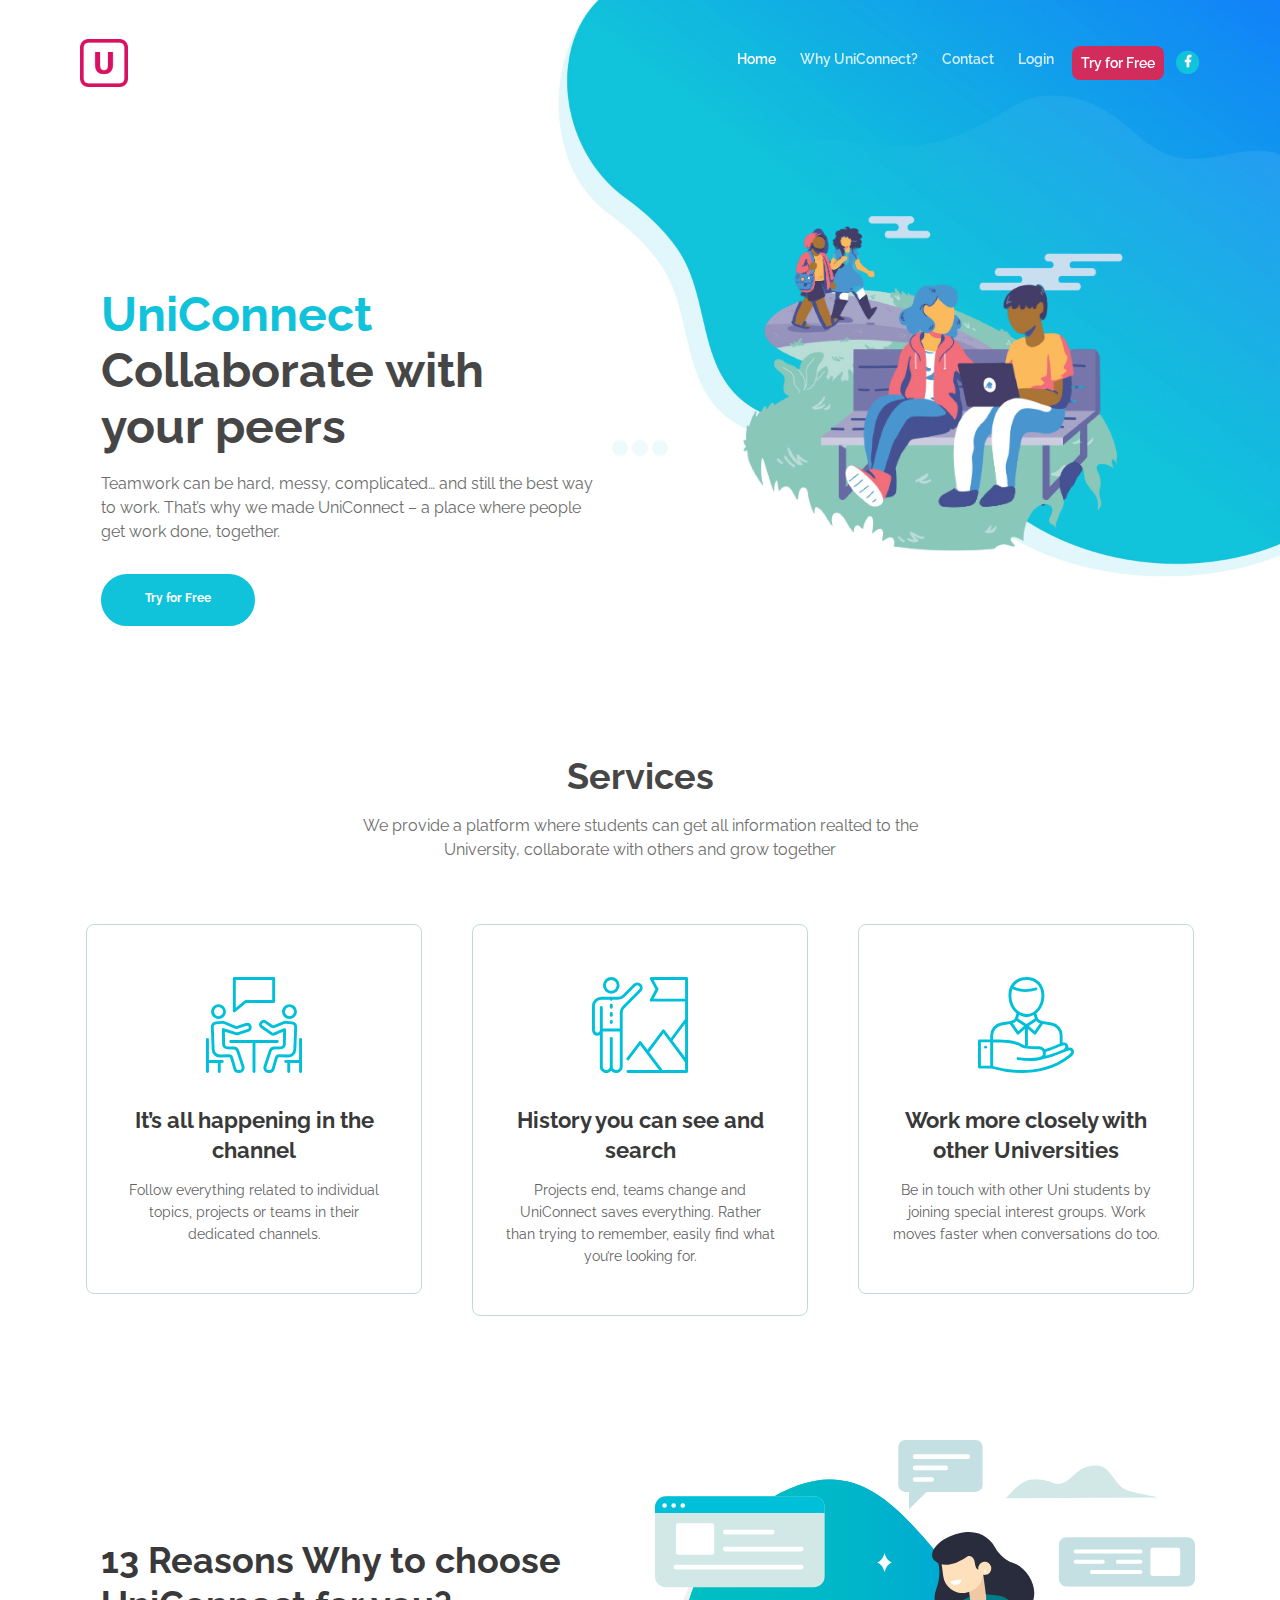
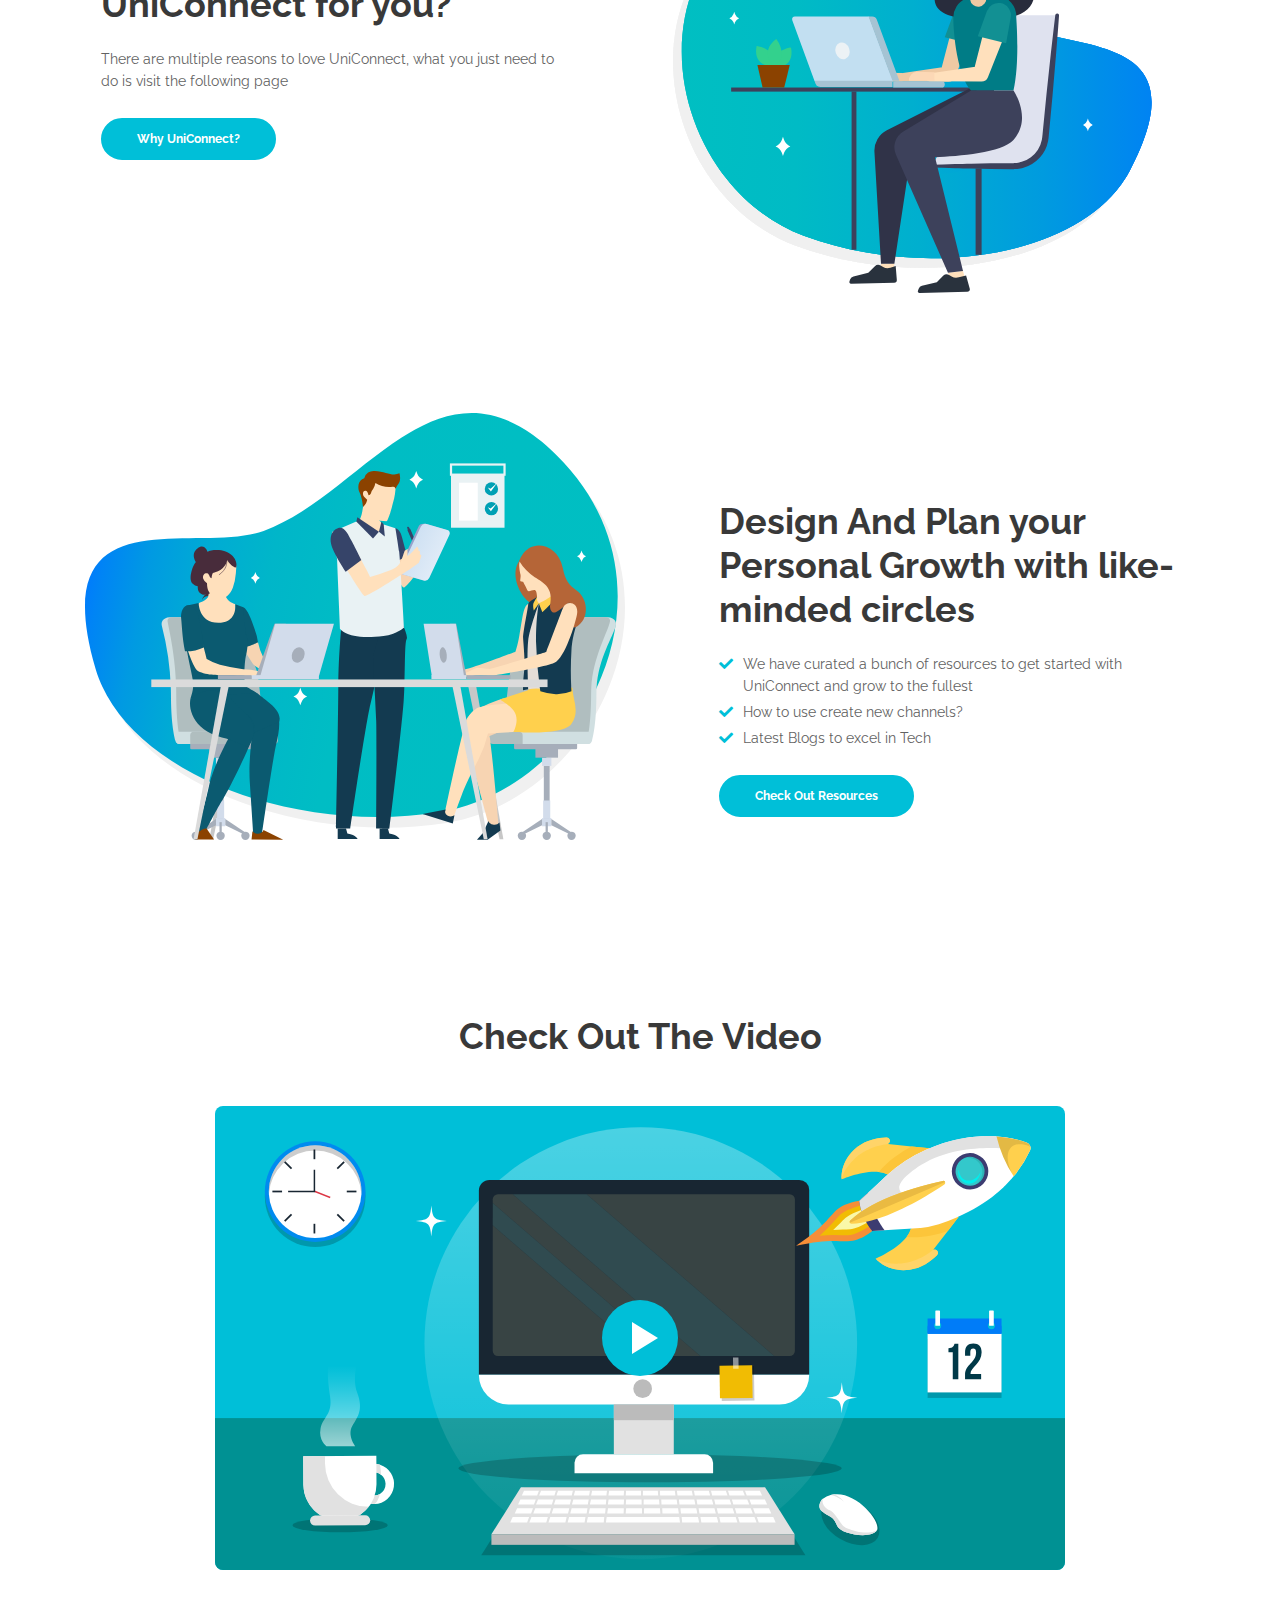
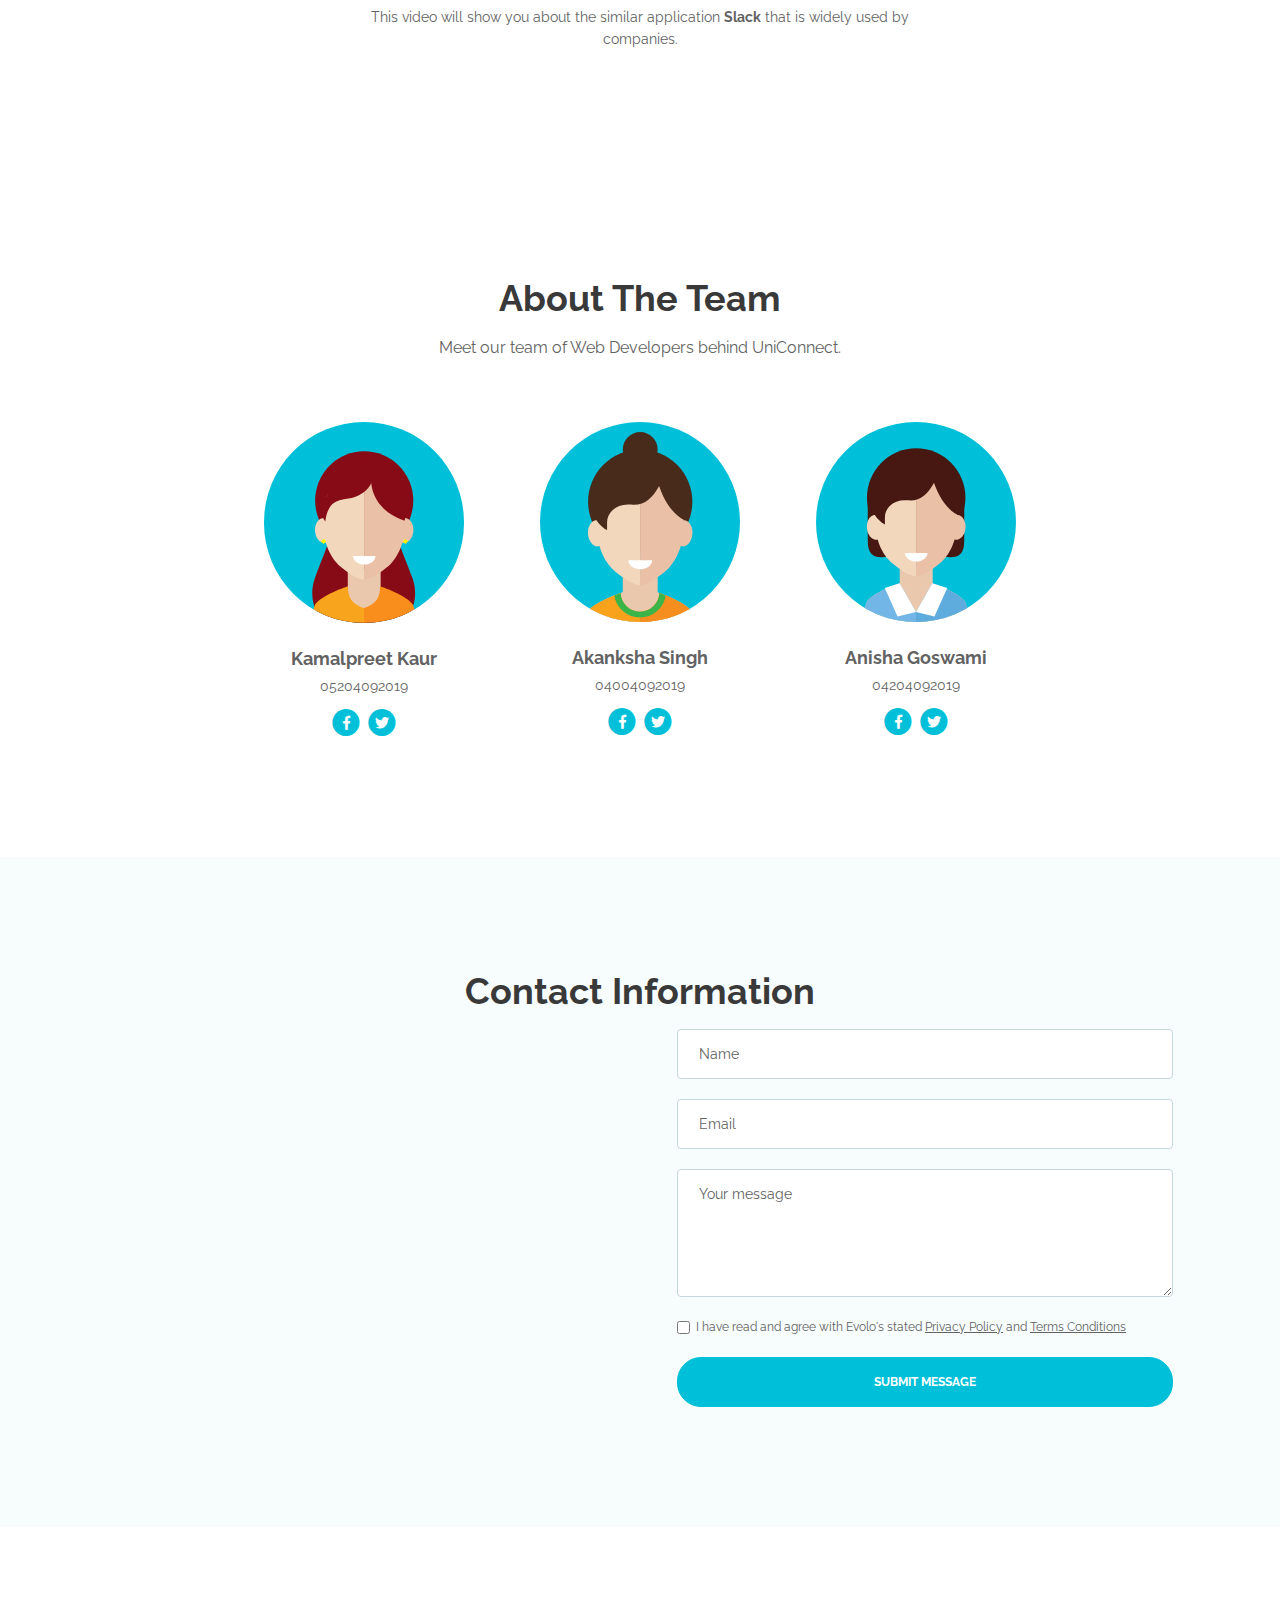
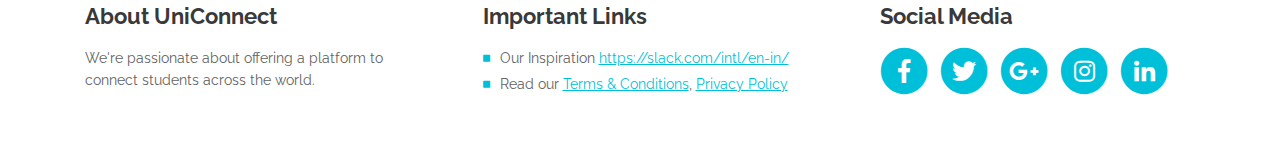
==== commit e3c10891: "Updated UI" ====
--- a/index.html
+++ b/index.html
@@ -3,20 +3,7 @@
 <head>
     <meta charset="utf-8">
     <meta name="viewport" content="width=device-width, initial-scale=1, shrink-to-fit=no">
-
-    <!-- SEO Meta Tags -->
-    <meta name="description" content="Create a stylish landing page for your business startup and get leads for the offered services with this HTML landing page template.">
-    <meta name="author" content="Inovatik">
-
-    <!-- OG Meta Tags to improve the way the post looks when you share the page on LinkedIn, Facebook, Google+ -->
-	<meta property="og:site_name" content="" /> <!-- website name -->
-	<meta property="og:site" content="" /> <!-- website link -->
-	<meta property="og:title" content=""/> <!-- title shown in the actual shared post -->
-	<meta property="og:description" content="" /> <!-- description shown in the actual shared post -->
-	<meta property="og:image" content="" /> <!-- image link, make sure it's jpg -->
-	<meta property="og:url" content="" /> <!-- where do you want your post to link to -->
-	<meta property="og:type" content="article" />
-
+    
     <!-- Website Title -->
     <title>UniConnect - Collaborate with your peers</title>
 
@@ -46,10 +33,7 @@
 
     <!-- Navigation -->
     <nav class="navbar navbar-expand-lg navbar-dark navbar-custom fixed-top">
-        <!-- Text Logo - Use this if you don't have a graphic logo -->
-        <!-- <a class="navbar-brand logo-text page-scroll" href="index.html">Evolo</a> -->
-
-        <!-- Image Logo -->
+        
         <a class="navbar-brand logo-image" href="index.html"><img src="images/logo.png" alt="alternative"></a>
 
         <!-- Mobile Menu Toggle Button -->
@@ -67,24 +51,6 @@
                 <li class="nav-item">
                     <a class="nav-link page-scroll" href="#services">Why UniConnect?</a>
                 </li>
-                <!-- <li class="nav-item">
-                    <a class="nav-link page-scroll" href="#pricing">Pricing</a>
-                </li> -->
-                <!-- <li class="nav-item">
-                    <a class="nav-link page-scroll" href="#request">Resources</a>
-                </li> -->
-
-                <!-- Dropdown Menu -->
-                <!-- <li class="nav-item dropdown">
-                    <a class="nav-link dropdown-toggle page-scroll" href="#about" id="navbarDropdown" role="button" aria-haspopup="true" aria-expanded="false">About</a>
-                     <div class="dropdown-menu" aria-labelledby="navbarDropdown">
-                        <a class="dropdown-item" href="terms-conditions.html"><span class="item-text">Terms Conditions</span></a>
-                        <div class="dropdown-items-divide-hr"></div>
-                        <a class="dropdown-item" href="privacy-policy.html"><span class="item-text">Privacy Policy</span></a>
-                    </div> 
-                </li> -->
-                <!-- end of dropdown menu -->
-
                 <li class="nav-item">
                     <a class="nav-link page-scroll" href="#contact">Contact</a>
                 </li>
@@ -99,12 +65,6 @@
                   </span>
                 </li>
             </ul>
-	       <!-- <span class="navbar-text">
-                    <a id="loginButton">
-                    <span class="fa fa-sign-in"></span> Login</a>
-                </span> -->
-
-
             <span class="nav-item social-icons" style="">
                 <span class="fa-stack">
                     <a href="#your-link">
@@ -220,7 +180,6 @@
                                          <a id="signupButton">
                                          <span class="fa fa-sign-in"></span>Try for Free</a>
                               </span>
-                            <!-- <a class="btn-solid-lg page-scroll" href="#services">DISCOVER</a> -->
                         </div> <!-- end of text-container -->
                     </div> <!-- end of col -->
                     <div class="col-lg-6">
@@ -233,60 +192,6 @@
         </div> <!-- end of header-content -->
     </header> <!-- end of header -->
     <!-- end of header -->
-
-
-    <!-- Customers -->
-    <!-- <div class="slider-1">
-        <div class="container">
-            <div class="row">
-                <div class="col-lg-12">
-                    <h5>Trusted By</h5> -->
-
-                    <!-- Image Slider -->
-                    <!-- <div class="slider-container">
-                        <div class="swiper-container image-slider">
-                            <div class="swiper-wrapper">
-                                <div class="swiper-slide">
-                                    <div class="image-container">
-                                        <img class="img-responsive" src="images/customer-logo-1.png" alt="alternative">
-                                    </div>
-                                </div>
-                                <div class="swiper-slide">
-                                    <div class="image-container">
-                                        <img class="img-responsive" src="images/customer-logo-2.png" alt="alternative">
-                                    </div>
-                                </div>
-                                <div class="swiper-slide">
-                                    <div class="image-container">
-                                        <img class="img-responsive" src="images/customer-logo-3.png" alt="alternative">
-                                    </div>
-                                </div>
-                                <div class="swiper-slide">
-                                    <div class="image-container">
-                                        <img class="img-responsive" src="images/customer-logo-4.png" alt="alternative">
-                                    </div>
-                                </div>
-                                <div class="swiper-slide">
-                                    <div class="image-container">
-                                        <img class="img-responsive" src="images/customer-logo-5.png" alt="alternative">
-                                    </div>
-                                </div>
-                                <div class="swiper-slide">
-                                    <div class="image-container">
-                                        <img class="img-responsive" src="images/customer-logo-6.png" alt="alternative">
-                                    </div>
-                                </div> -->
-                            <!-- </div> <! end of swiper-wrapper -->
-                        <!-- </div> <!-- end of swiper container -->
-                    <!-- </div> <!-- end of slider-container -->
-                    <!-- end of image slider -->
-
-                <!-- </div> <!-- end of col -->
-            <!-- </div> <!-- end of row -->
-        <!-- </div> <!-- end of container -->
-    <!-- </div> <!-- end of slider-1 -->
-    <!-- end of customers -->
-
 
     <!-- Services -->
     <div id="services" class="cards-1">
@@ -480,88 +385,6 @@
     </div> <!-- end of lightbox-basic -->
     <!-- end of details lightbox 2 -->
     <!-- end of details lightboxes -->
-
-
-    
-
-
-    <!-- Request -->
-    <!-- <div id="request" class="form-1">
-        <div class="container">
-            <div class="row">
-                <div class="col-lg-6">
-                    <div class="text-container">
-                        <h2>Fill The Following Form To Request A Meeting</h2>
-                        <p>Evolo is one of the easiest and feature packed marketing automation apps in the market. Discover what it can do for your business organization right away.</p>
-                        <ul class="list-unstyled li-space-lg">
-                            <li class="media">
-                                <i class="fas fa-check"></i>
-                                <div class="media-body"><strong class="blue">Automate your marketing</strong> activities and get results today</div>
-                            </li>
-                            <li class="media">
-                                <i class="fas fa-check"></i>
-                                <div class="media-body"><strong class="blue">Interact with all your</strong> targeted customers at a personal level</div>
-                            </li>
-                            <li class="media">
-                                <i class="fas fa-check"></i>
-                                <div class="media-body"><strong class="blue">Convince them to buy</strong> your company's awesome products</div>
-                            </li>
-                            <li class="media">
-                                <i class="fas fa-check"></i>
-                                <div class="media-body"><strong class="blue">Save precious time</strong> and invest it where you need it the most</div>
-                            </li>
-                        </ul> -->
-                    <!-- </div> <! end of text-container -->
-                <!-- </div> <! end of col -->
-                <!-- <div class="col-lg-6"> -->
-
-                    <!-- Request Form -->
-                    <!-- <div class="form-container">
-                        <form id="requestForm" data-toggle="validator" data-focus="false">
-                            <div class="form-group">
-                                <input type="text" class="form-control-input" id="rname" name="rname" required>
-                                <label class="label-control" for="rname">Full name</label>
-                                <div class="help-block with-errors"></div>
-                            </div>
-                            <div class="form-group">
-                                <input type="email" class="form-control-input" id="remail" name="remail" required>
-                                <label class="label-control" for="remail">Email</label>
-                                <div class="help-block with-errors"></div>
-                            </div>
-                            <div class="form-group">
-                                <input type="text" class="form-control-input" id="rphone" name="rphone" required>
-                                <label class="label-control" for="rphone">Phone</label>
-                                <div class="help-block with-errors"></div>
-                            </div>
-                            <div class="form-group">
-                                <select class="form-control-select" id="rselect" required>
-                                    <option class="select-option" value="" disabled selected>Interested in...</option>
-                                    <option class="select-option" value="Personal Loan">Starter</option>
-                                    <option class="select-option" value="Car Loan">Medium</option>
-                                    <option class="select-option" value="House Loan">Complete</option>
-                                </select>
-                                <div class="help-block with-errors"></div>
-                            </div>
-                            <div class="form-group checkbox">
-                                <input type="checkbox" id="rterms" value="Agreed-to-Terms" name="rterms" required>I agree with Evolo's stated <a href="privacy-policy.html">Privacy Policy</a> and <a href="terms-conditions.html">Terms & Conditions</a>
-                                <div class="help-block with-errors"></div>
-                            </div>
-                            <div class="form-group">
-                                <button type="submit" class="form-control-submit-button">REQUEST</button>
-                            </div>
-                            <div class="form-message">
-                                <div id="rmsgSubmit" class="h3 text-center hidden"></div>
-                            </div>
-                        </form>
-                    </div>
-                    <! end of form-container -->
-                    <!-- end of request form -->
-
-                </div> <!-- end of col -->
-            </div> <!-- end of row -->
-        </div> <!-- end of container -->
-    </div> <!-- end of form-1 -->
-    <!-- end of request -->
 
 
     <!-- Video -->
@@ -681,31 +504,6 @@
                         </span> <!-- end of social-icons -->
                     </div> <!-- end of team-member -->
                     <!-- end of team member -->
-
-                    <!-- Team Member -->
-                    <!-- <div class="team-member">
-                        <div class="image-wrapper">
-                            <img class="img-fluid" src="images/team-member-4.svg" alt="alternative">
-                        </div> <!-- end of image wrapper -->
-                        <!-- <p class="p-large"><strong>Mary Villalonga</strong></p>
-                        <p class="job-title">Product Manager</p>
-                        <span class="social-icons">
-                            <span class="fa-stack">
-                                <a href="#your-link">
-                                    <i class="fas fa-circle fa-stack-2x facebook"></i>
-                                    <i class="fab fa-facebook-f fa-stack-1x"></i>
-                                </a>
-                            </span>
-                            <span class="fa-stack">
-                                <a href="#your-link">
-                                    <i class="fas fa-circle fa-stack-2x twitter"></i>
-                                    <i class="fab fa-twitter fa-stack-1x"></i>
-                                </a>
-                            </span>  -->
-                        <!-- </span> <!-- end of social-icons -->
-                    <!-- </div> <!-- end of team-member -->
-                    <!-- end of team member -->
-
                 </div> <!-- end of col -->
             </div> <!-- end of row -->
         </div> <!-- end of container -->
@@ -719,12 +517,6 @@
             <div class="row">
                 <div class="col-lg-12">
                     <h2>Contact Information</h2>
-                    <!-- <ul class="list-unstyled li-space-lg">
-                        <li class="address">Don't hesitate to give us a call or send us a contact form message</li>
-                        <li><i class="fas fa-map-marker-alt"></i>22 Innovative Area, San Francisco, CA 94043, US</li>
-                        <li><i class="fas fa-phone"></i><a class="turquoise" href="tel:003024630820">+81 720 2212</a></li>
-                        <li><i class="fas fa-envelope"></i><a class="turquoise" href="mailto:office@evolo.com">office@evolo.com</a></li>
-                    </ul> -->
                 </div> <!-- end of col -->
             </div> <!-- end of row -->
             <div class="row">
@@ -838,19 +630,6 @@
     <!-- end of footer -->
 
 
-    <!-- Copyright -->
-    <!-- <div class="copyright">
-        <div class="container">
-            <div class="row">
-                <div class="col-lg-12">
-                    <p class="p-small">Copyright © 2020 <a href="https://inovatik.com">Inovatik</a> - All rights reserved</p>
-                </div> <!-- end of col -->
-            <!-- </div> <!-- enf of row -->
-        <!-- </div> <!-- end of container -->
-    <!-- </div> <!-- end of copyright -->
-    <!-- end of copyright -->
-
-
     <!-- Scripts -->
     <script src="js/jquery.min.js"></script> <!-- jQuery for Bootstrap's JavaScript plugins -->
     <script src="js/popper.min.js"></script> <!-- Popper tooltip library for Bootstrap -->
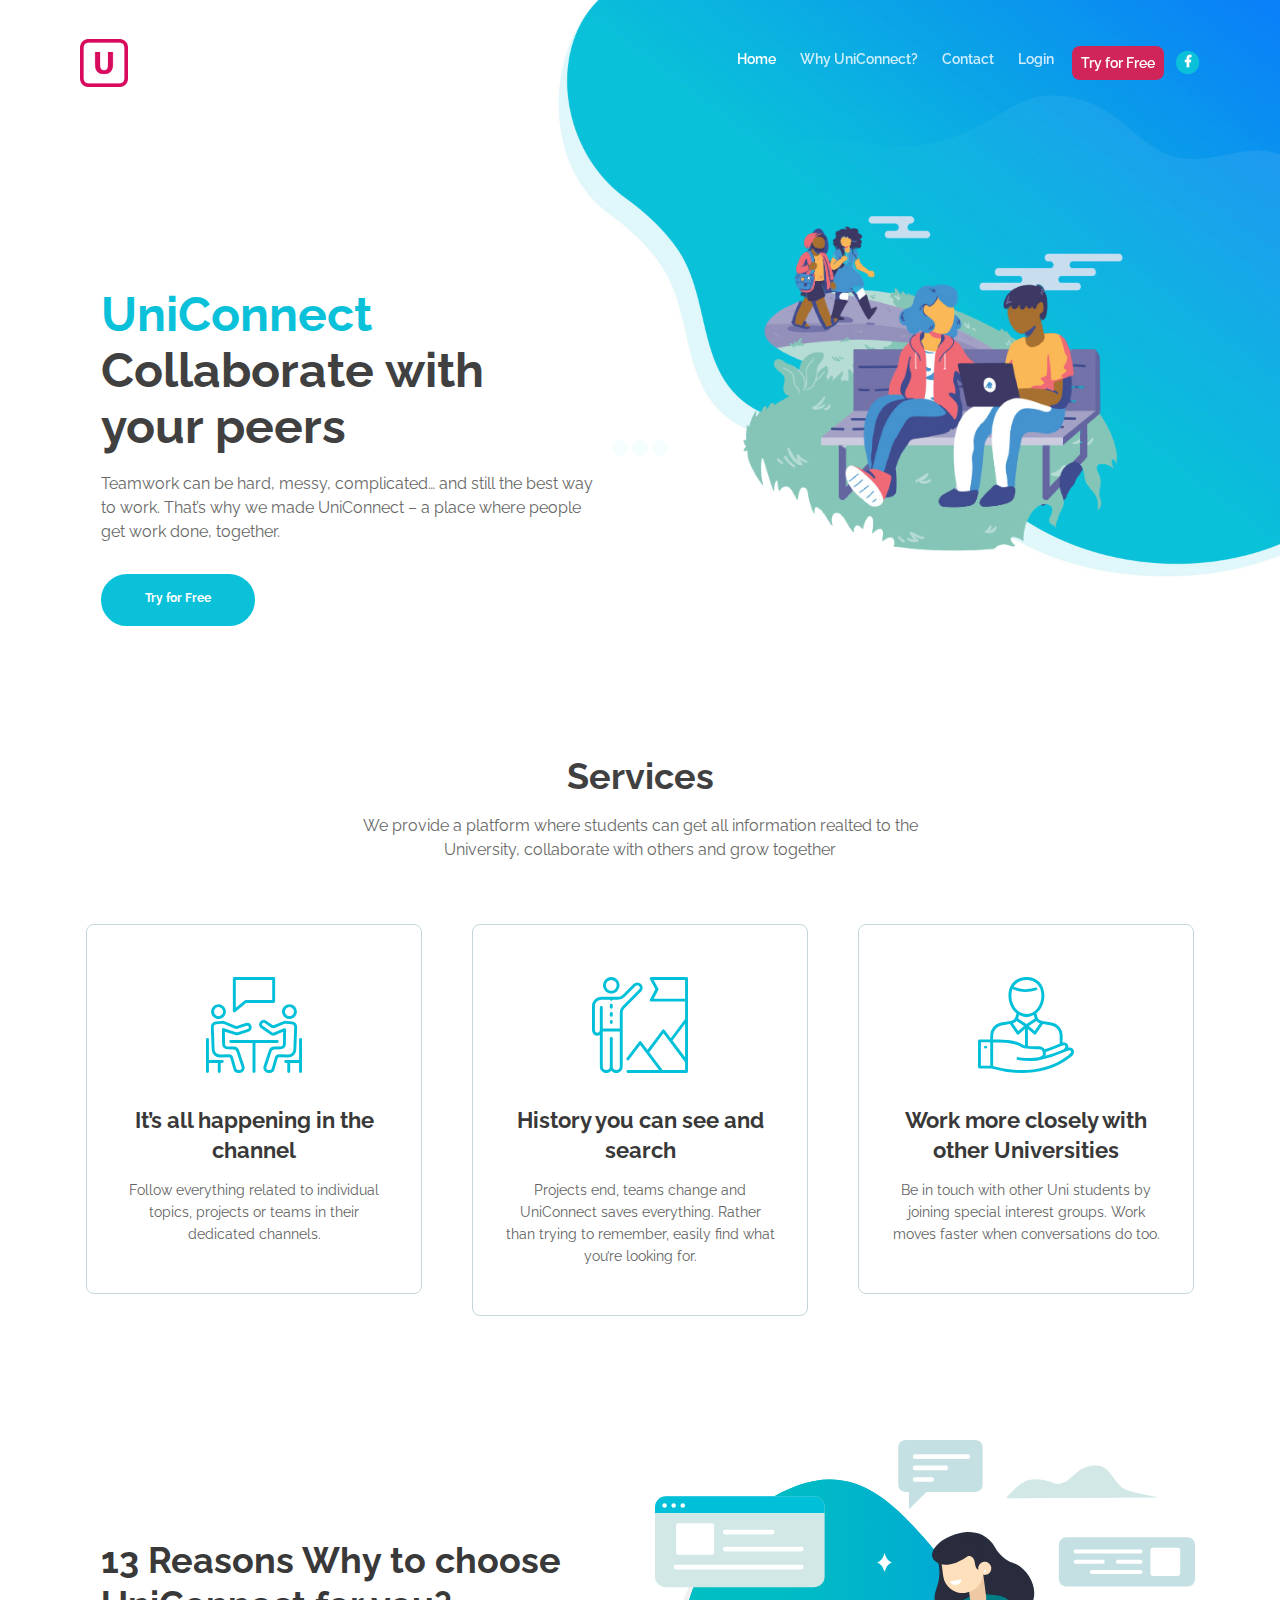
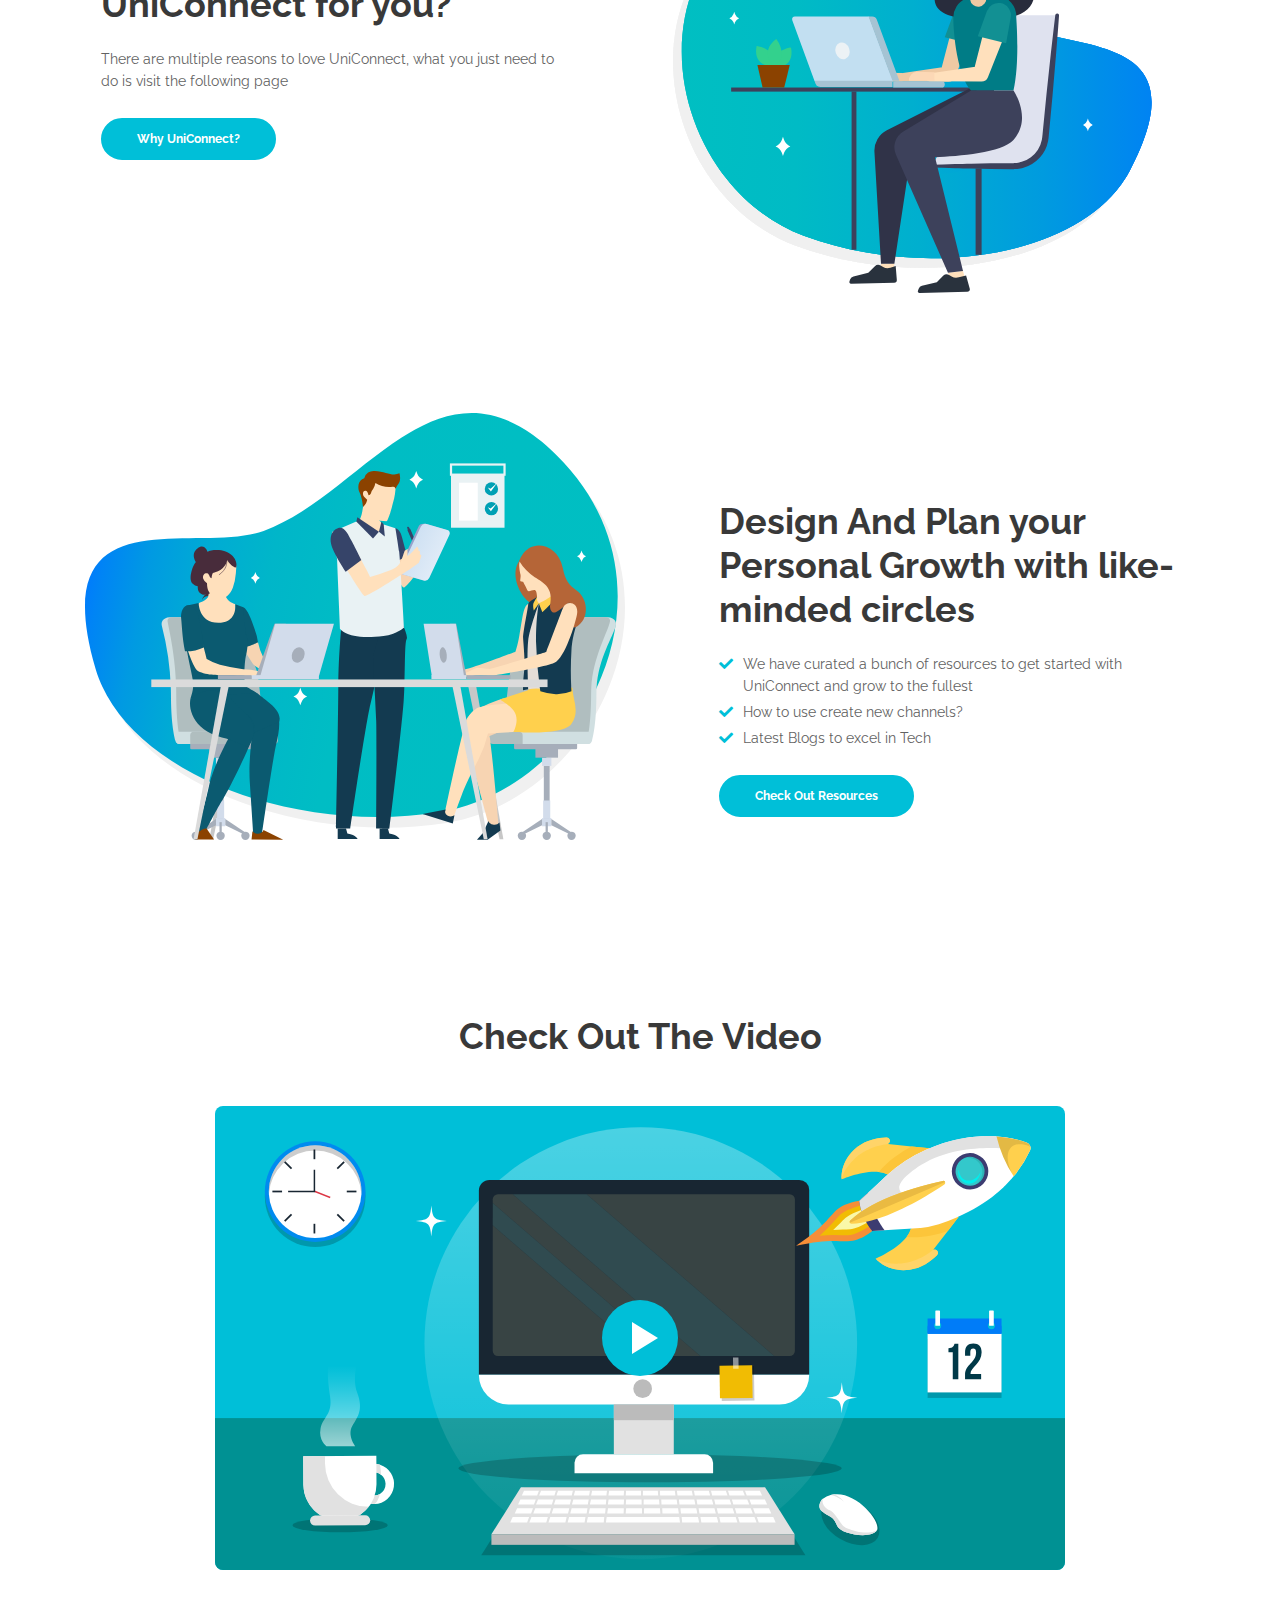
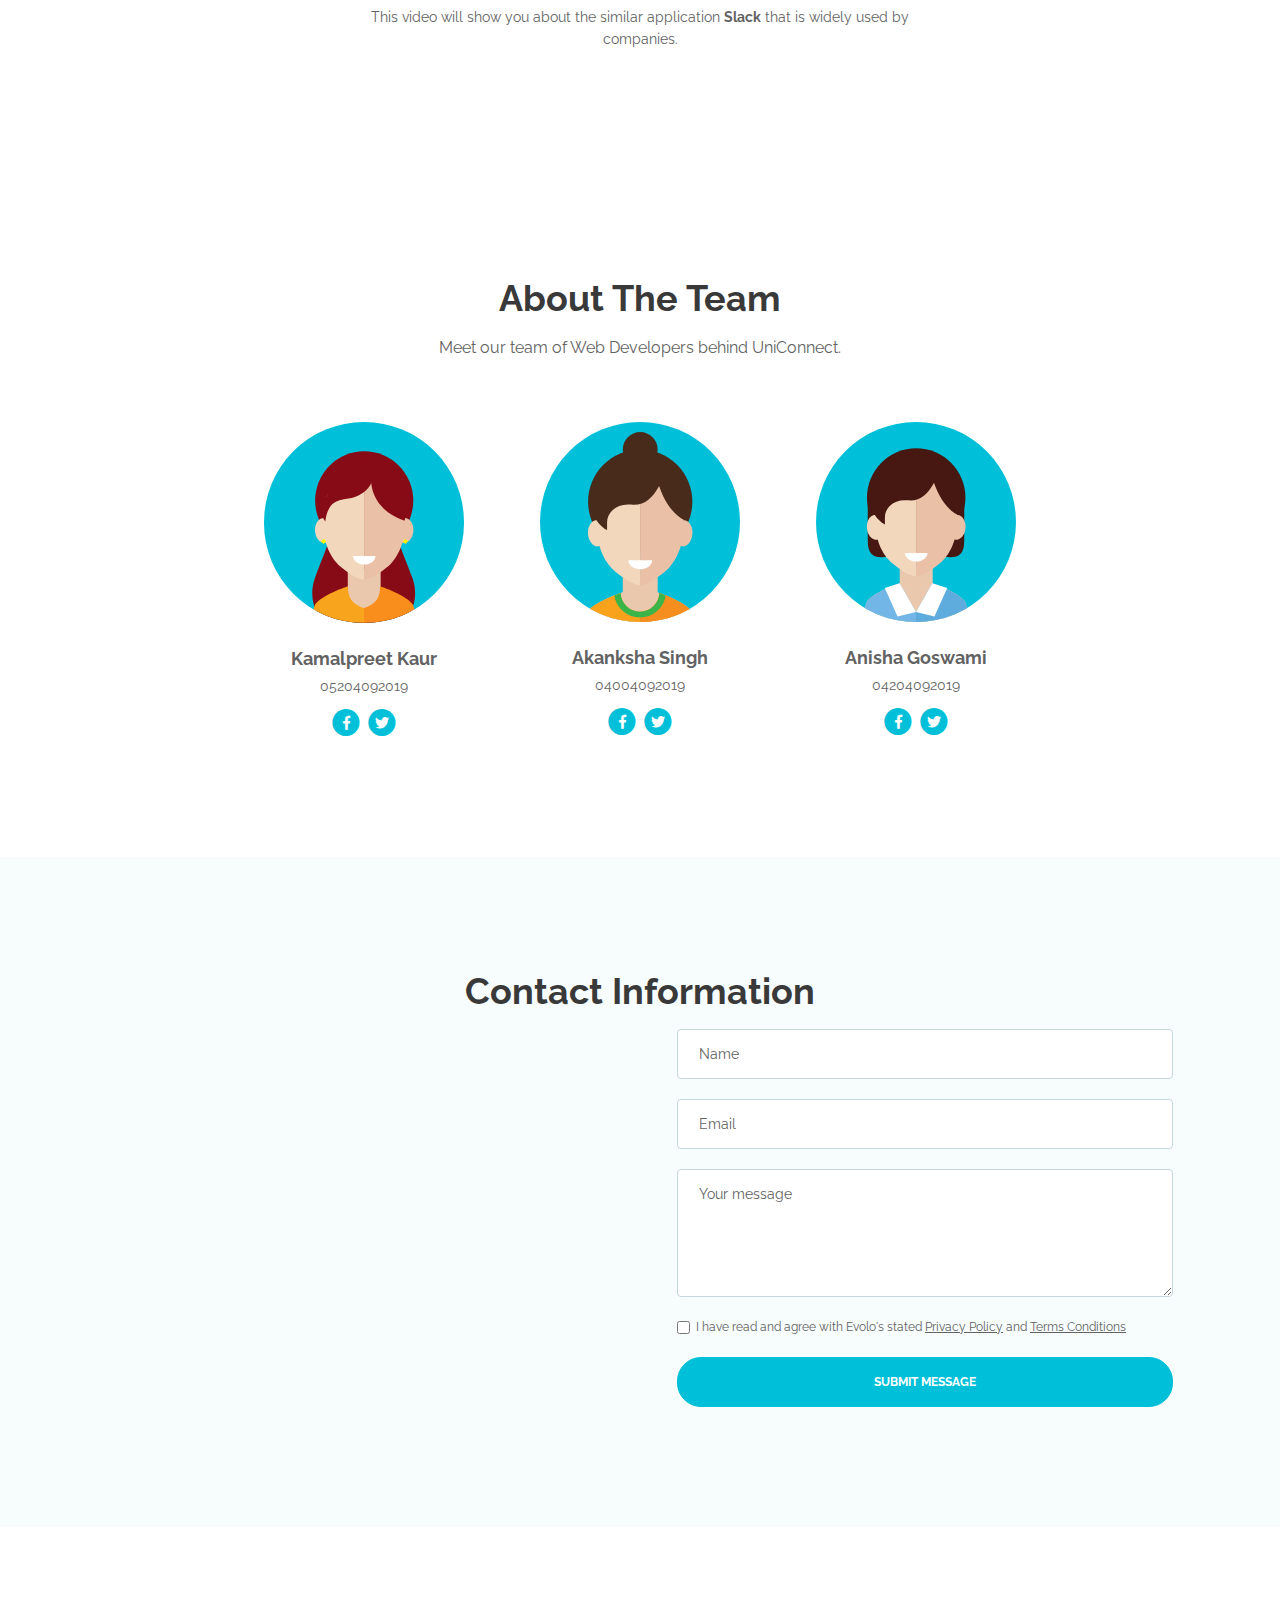
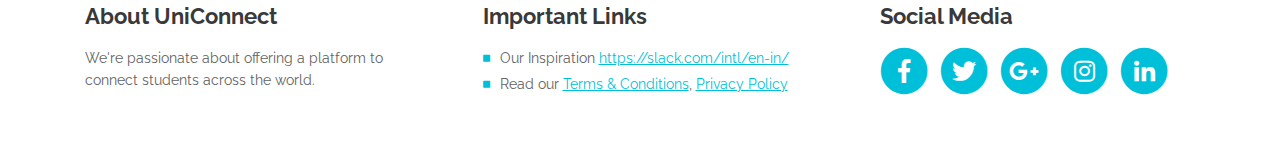
==== commit 9e62c973: "changes" ====
--- a/index.html
+++ b/index.html
@@ -631,14 +631,14 @@
 
 
     <!-- Scripts -->
-    <script src="js/jquery.min.js"></script> <!-- jQuery for Bootstrap's JavaScript plugins -->
-    <script src="js/popper.min.js"></script> <!-- Popper tooltip library for Bootstrap -->
-    <script src="js/bootstrap.min.js"></script> <!-- Bootstrap framework -->
-    <script src="js/jquery.easing.min.js"></script> <!-- jQuery Easing for smooth scrolling between anchors -->
-    <script src="js/swiper.min.js"></script> <!-- Swiper for image and text sliders -->
-    <script src="js/jquery.magnific-popup.js"></script> <!-- Magnific Popup for lightboxes -->
-    <script src="js/validator.min.js"></script> <!-- Validator.js - Bootstrap plugin that validates forms -->
-    <script src="js/scripts.js"></script> <!-- Custom scripts -->
+    <script src="js/jquery.min.js"></script>
+    <script src="js/popper.min.js"></script>
+    <script src="js/bootstrap.min.js"></script> 
+    <script src="js/jquery.easing.min.js"></script>
+    <script src="js/swiper.min.js"></script>
+    <script src="js/jquery.magnific-popup.js"></script>
+    <script src="js/validator.min.js"></script> 
+    <script src="js/scripts.js"></script>
 	    <script>
      $(document).ready(function(){
         $("#loginButton").click(function() {
@@ -647,11 +647,7 @@
        $("#signupButton").click(function() {
                 $("#SignupModal").modal("toggle");
             });
-
-
       });
-
-
     </script>
 
 </body>
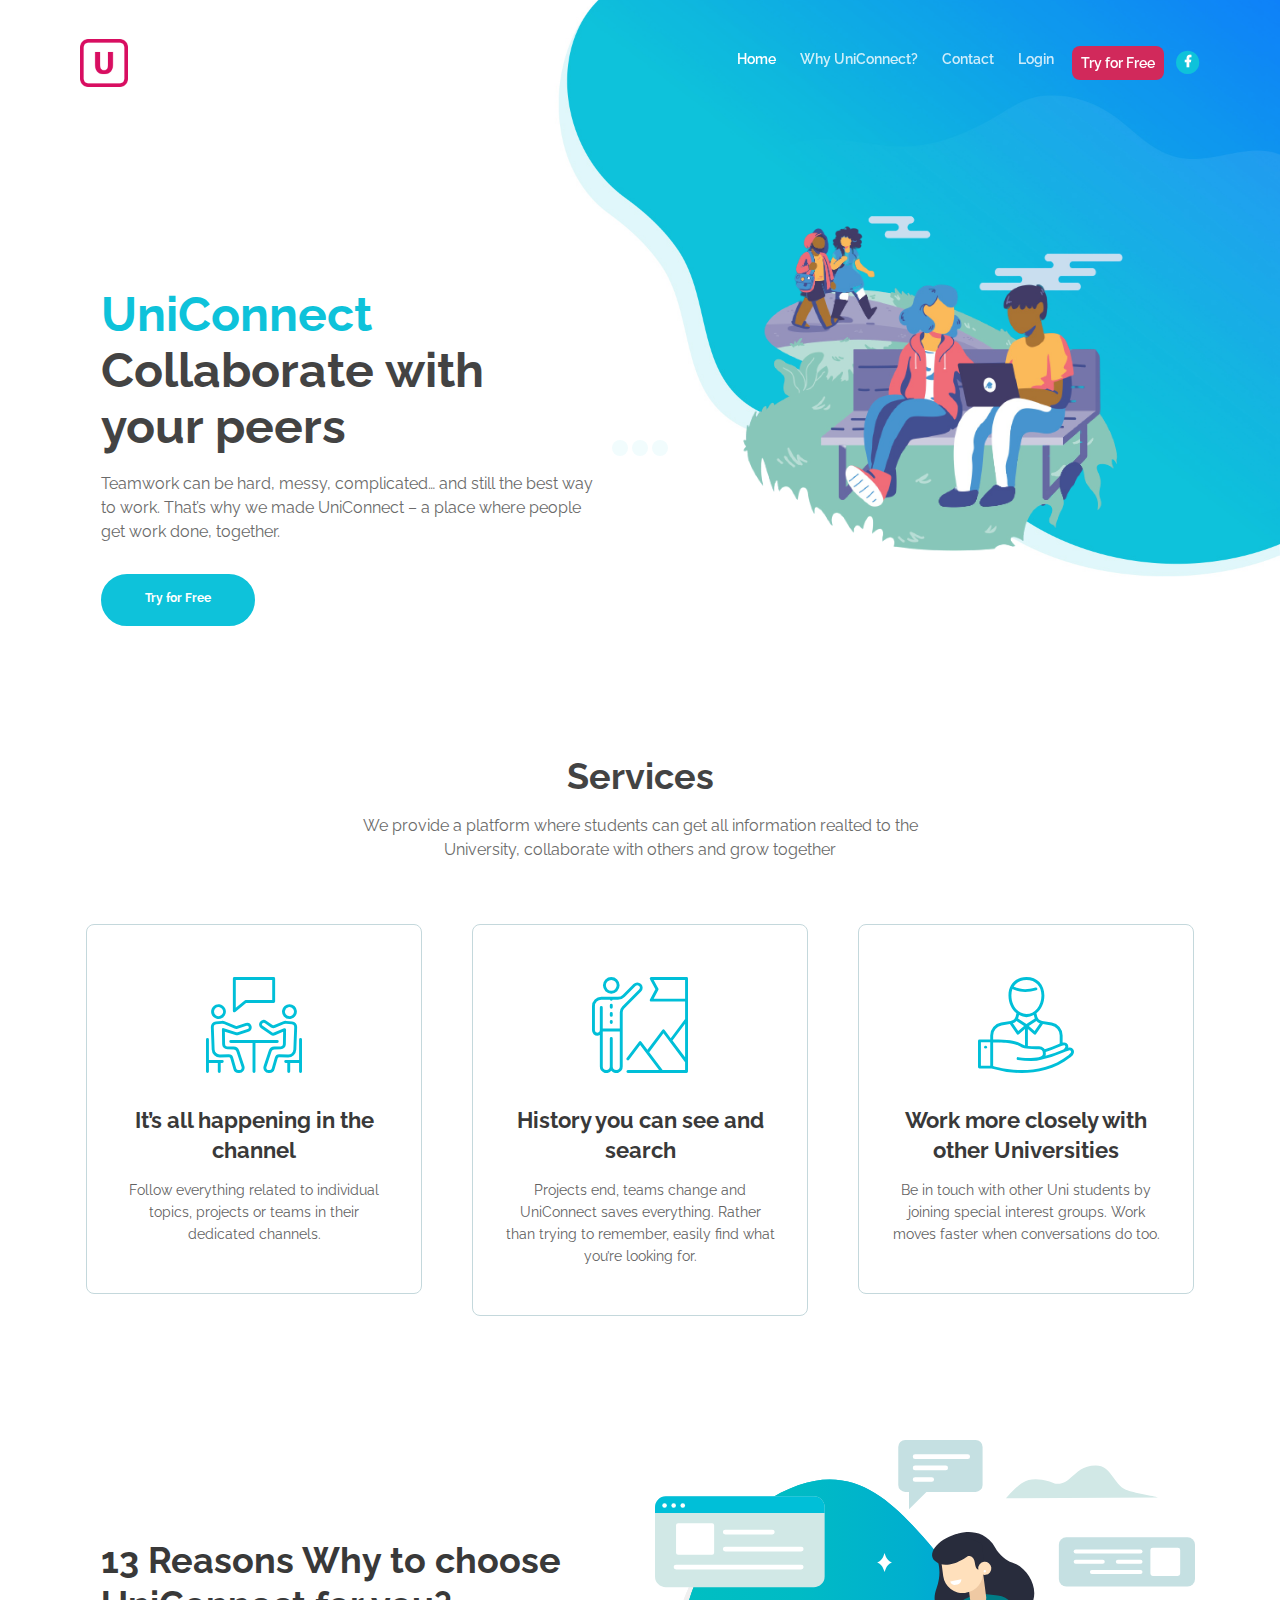
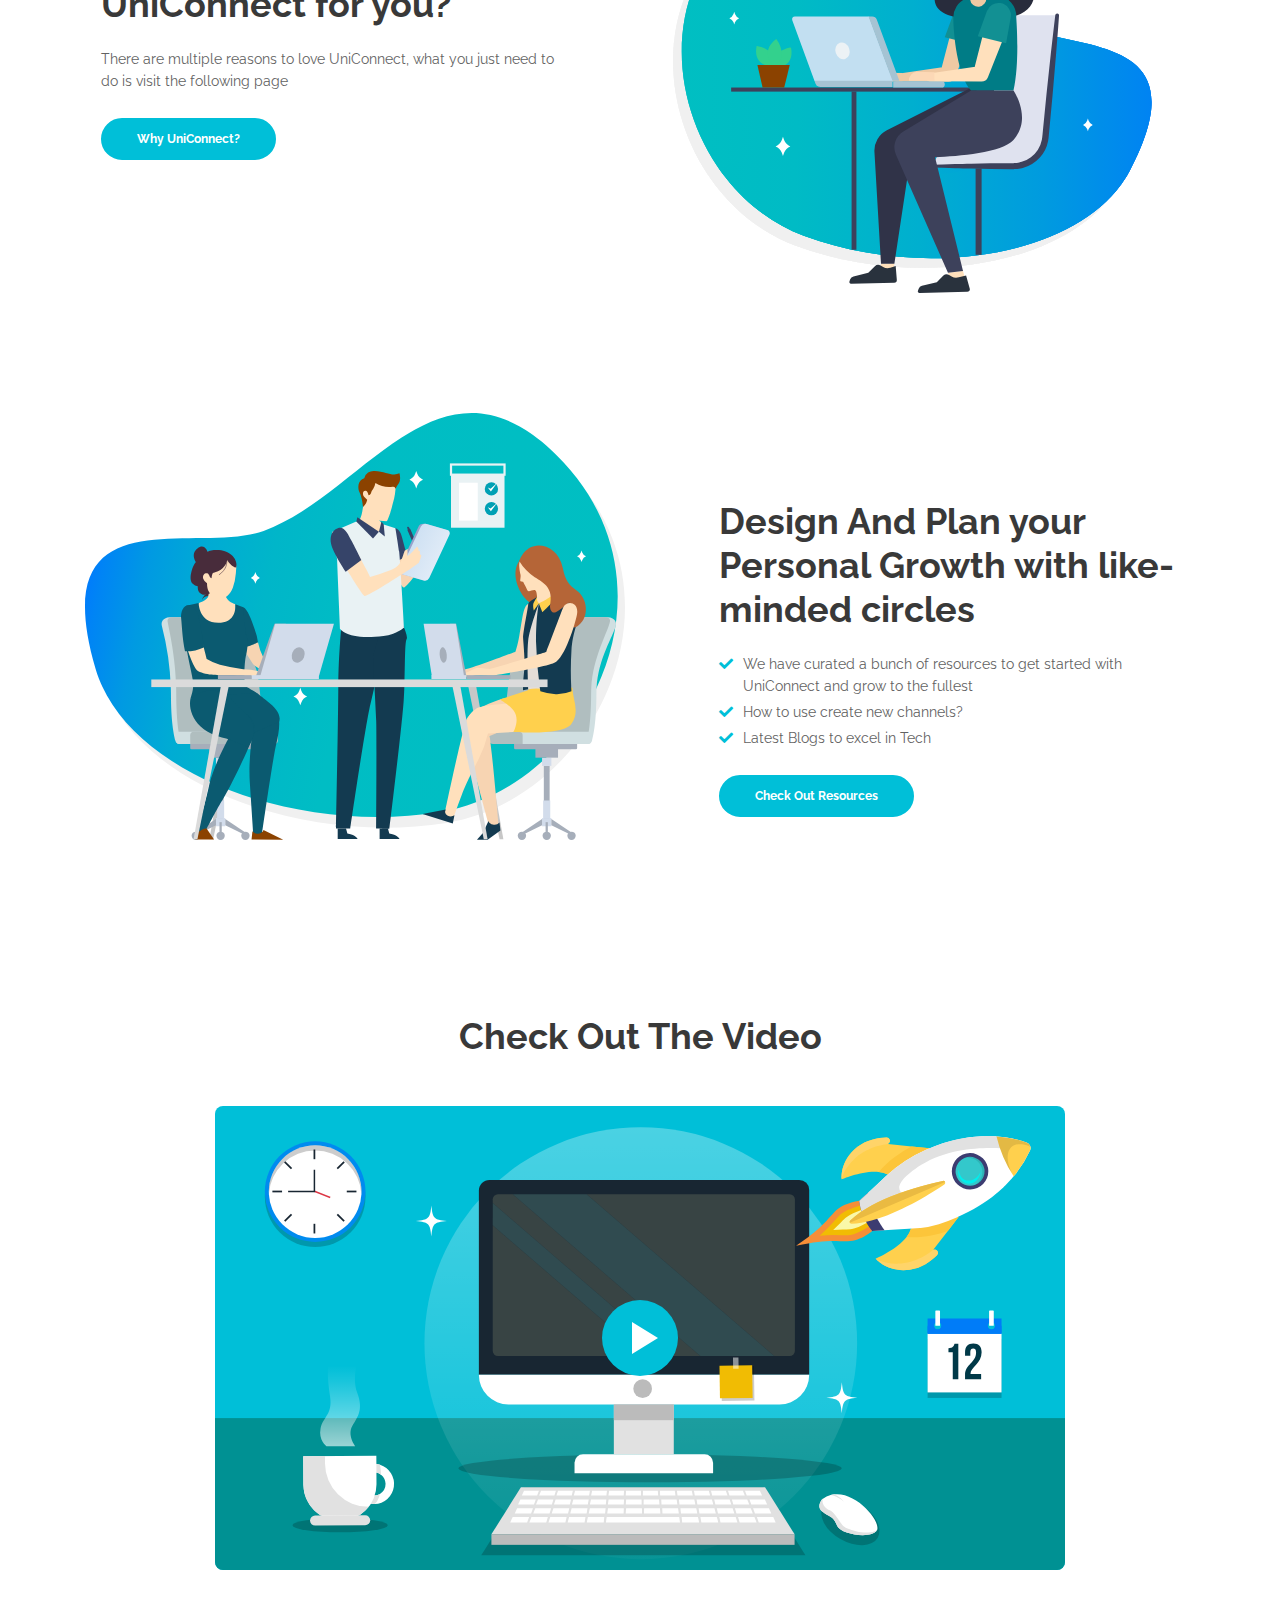
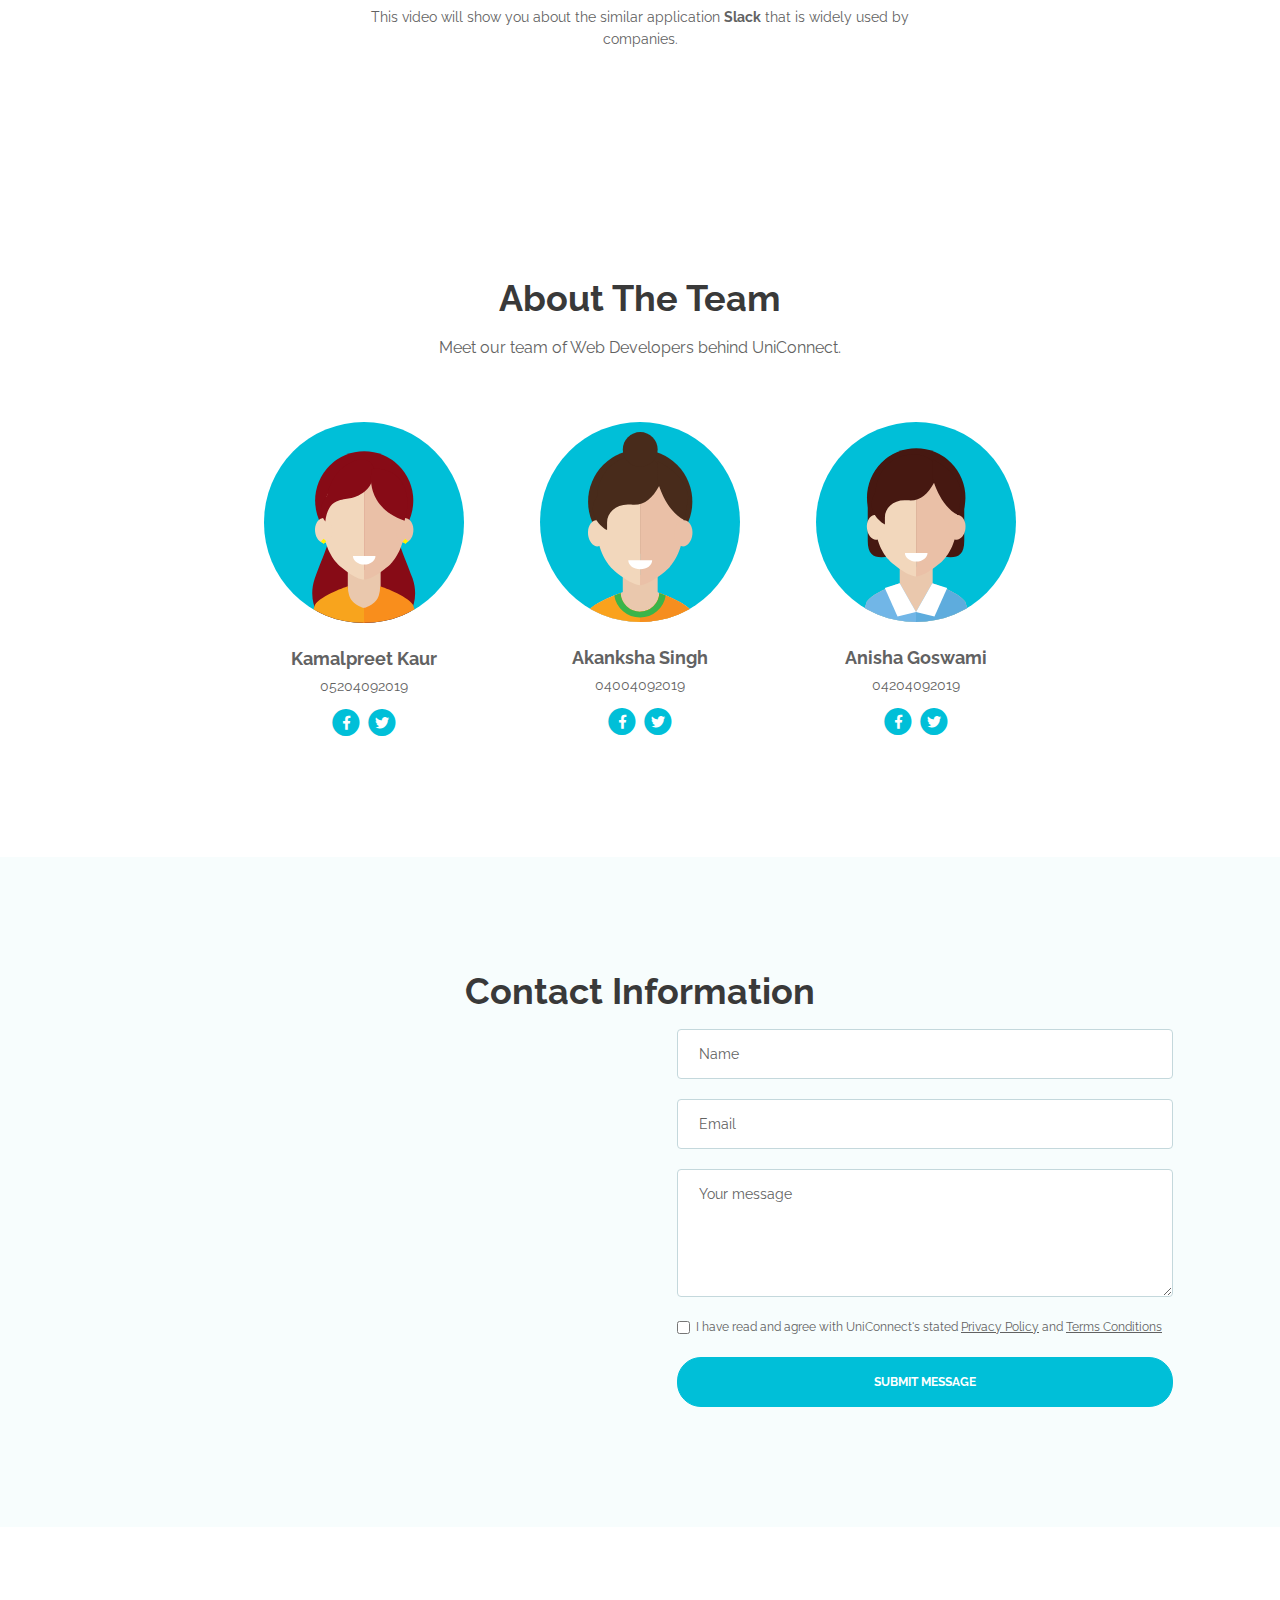
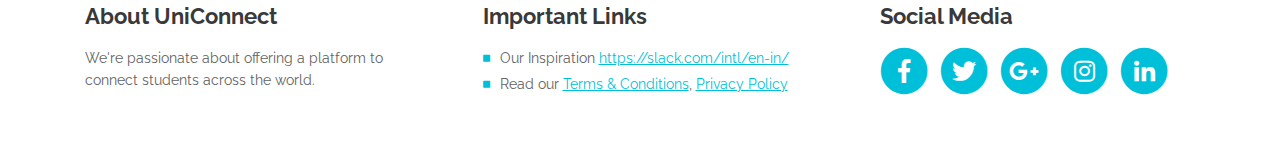
==== commit 25f7d9b5: "More changes" ====
--- a/index.html
+++ b/index.html
@@ -314,7 +314,7 @@
                     <hr>
                     <h5>Core feature</h5>
                     <p>The emailing module basically will speed up your email marketing operations while offering more subscriber control.</p>
-                    <p>Do you need to build lists for your email campaigns? It just got easier with Evolo.</p>
+                    <p>Do you need to build lists for your email campaigns? It just got easier with UniConnect.</p>
                     <ul class="list-unstyled li-space-lg">
                         <li class="media">
                             <i class="fas fa-check"></i><div class="media-body">List building framework</div>
@@ -357,7 +357,7 @@
                     <hr>
                     <h5>Core feature</h5>
                     <p>The emailing module basically will speed up your email marketing operations while offering more subscriber control.</p>
-                    <p>Do you need to build lists for your email campaigns? It just got easier with Evolo.</p>
+                    <p>Do you need to build lists for your email campaigns? It just got easier with UniConnect.</p>
                     <ul class="list-unstyled li-space-lg">
                         <li class="media">
                             <i class="fas fa-check"></i><div class="media-body">List building framework</div>
@@ -545,7 +545,7 @@
                             <div class="help-block with-errors"></div>
                         </div>
                         <div class="form-group checkbox">
-                            <input type="checkbox" id="cterms" value="Agreed-to-Terms" required>I have read and agree with Evolo's stated <a href="privacy-policy.html">Privacy Policy</a> and <a href="terms-conditions.html">Terms Conditions</a>
+                            <input type="checkbox" id="cterms" value="Agreed-to-Terms" required>I have read and agree with UniConnect's stated <a href="privacy-policy.html">Privacy Policy</a> and <a href="terms-conditions.html">Terms Conditions</a>
                             <div class="help-block with-errors"></div>
                         </div>
                         <div class="form-group">
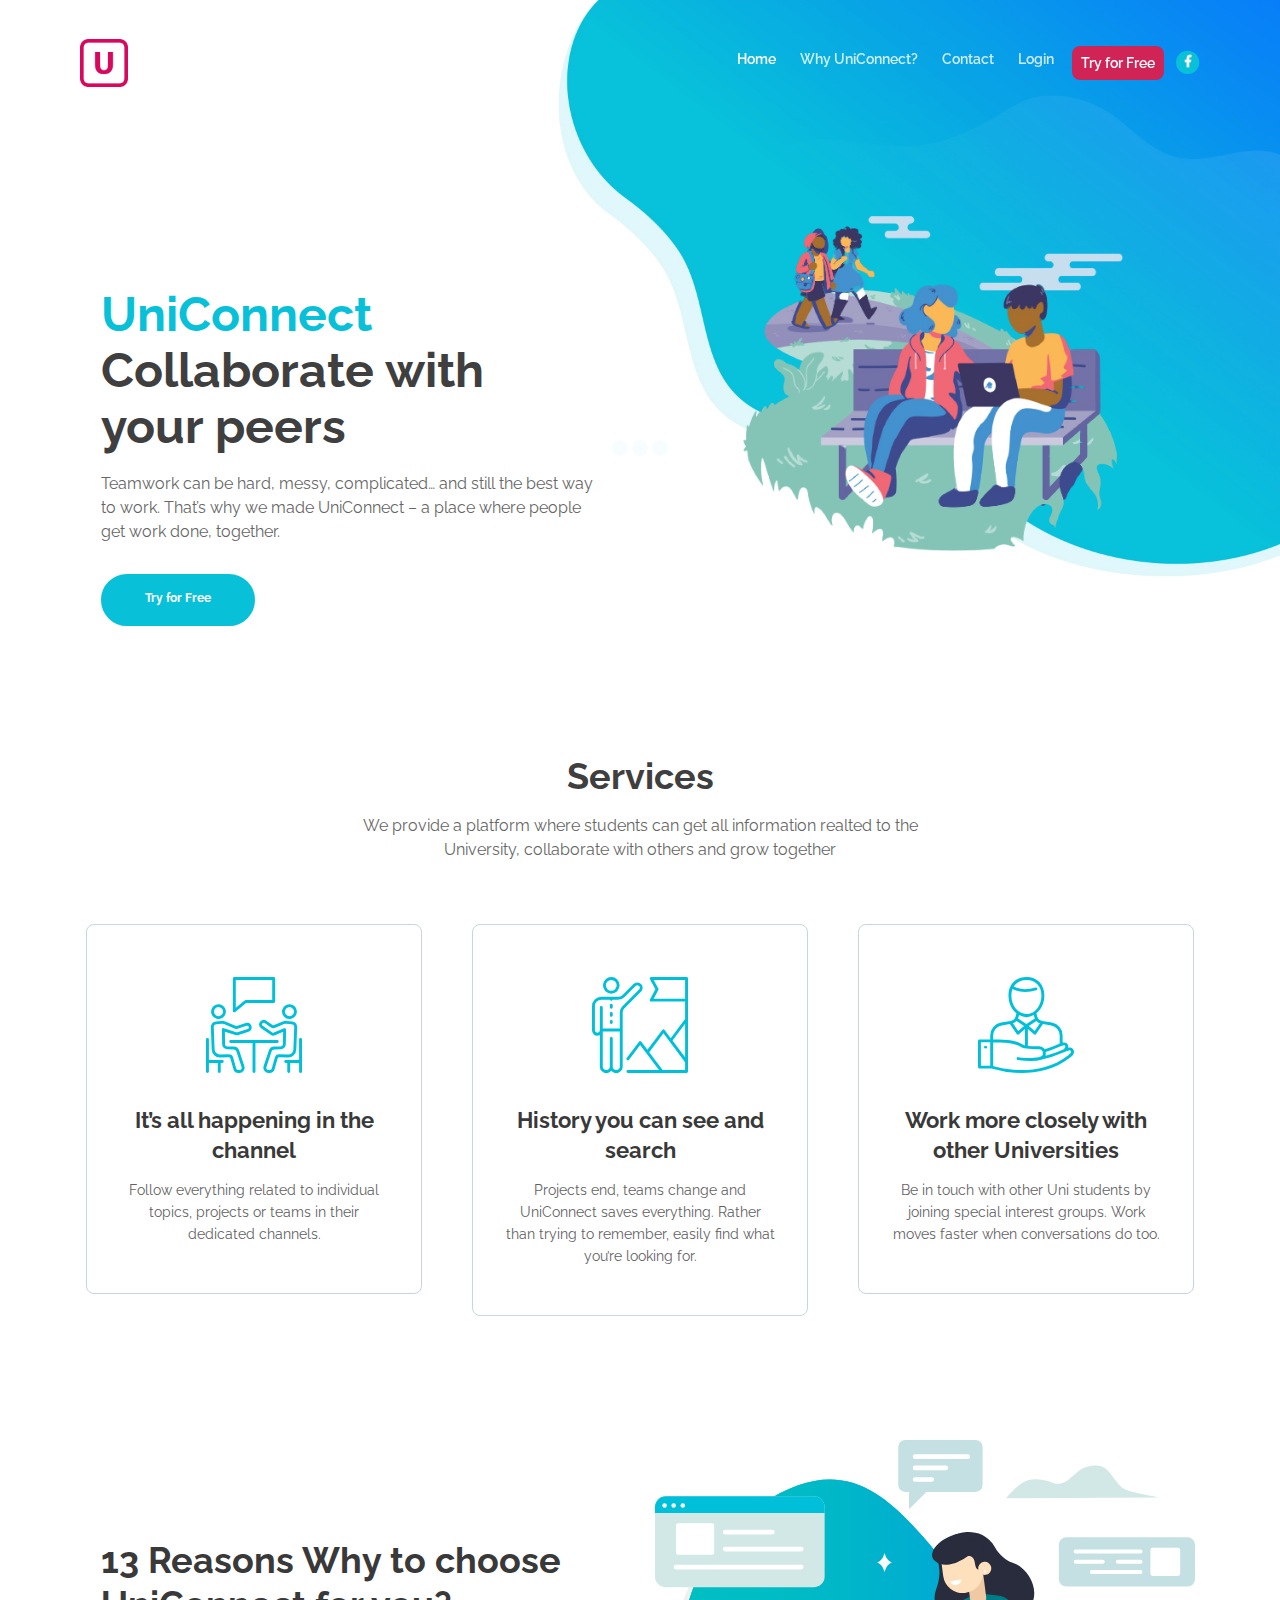
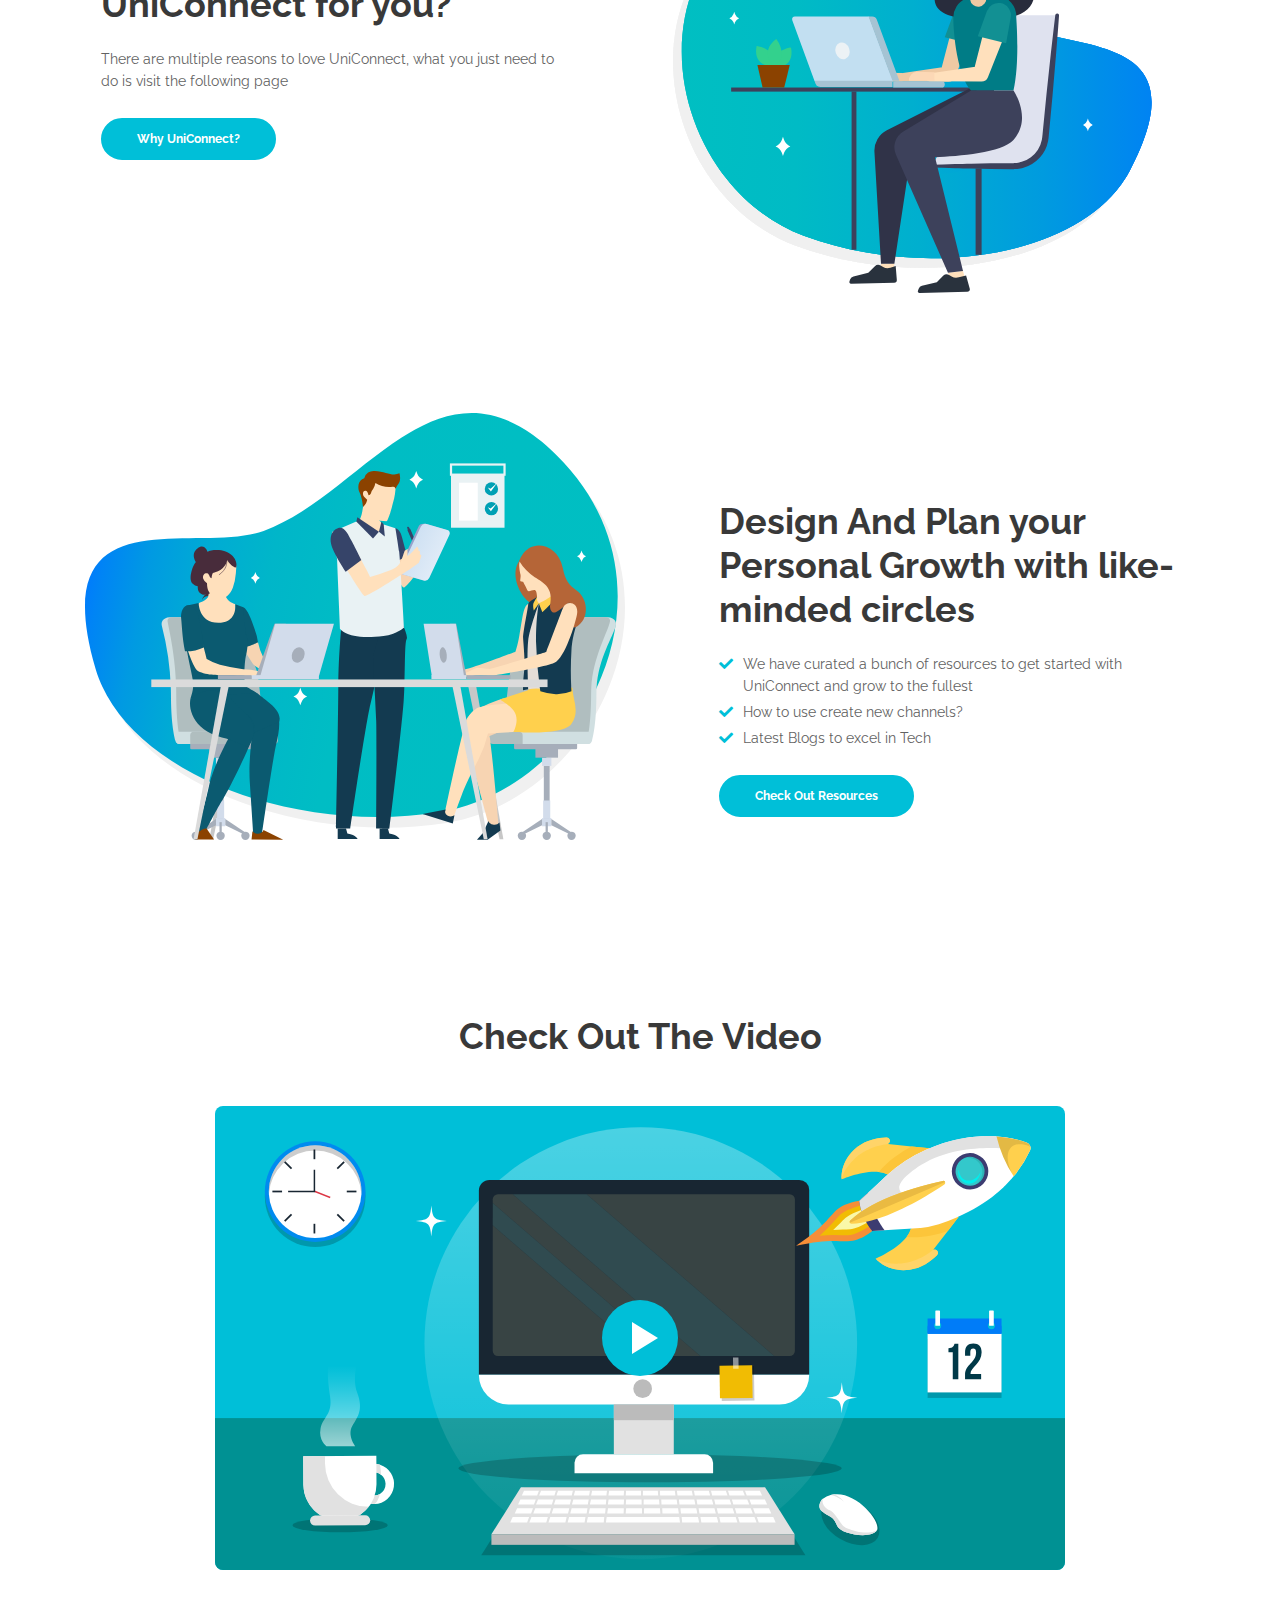
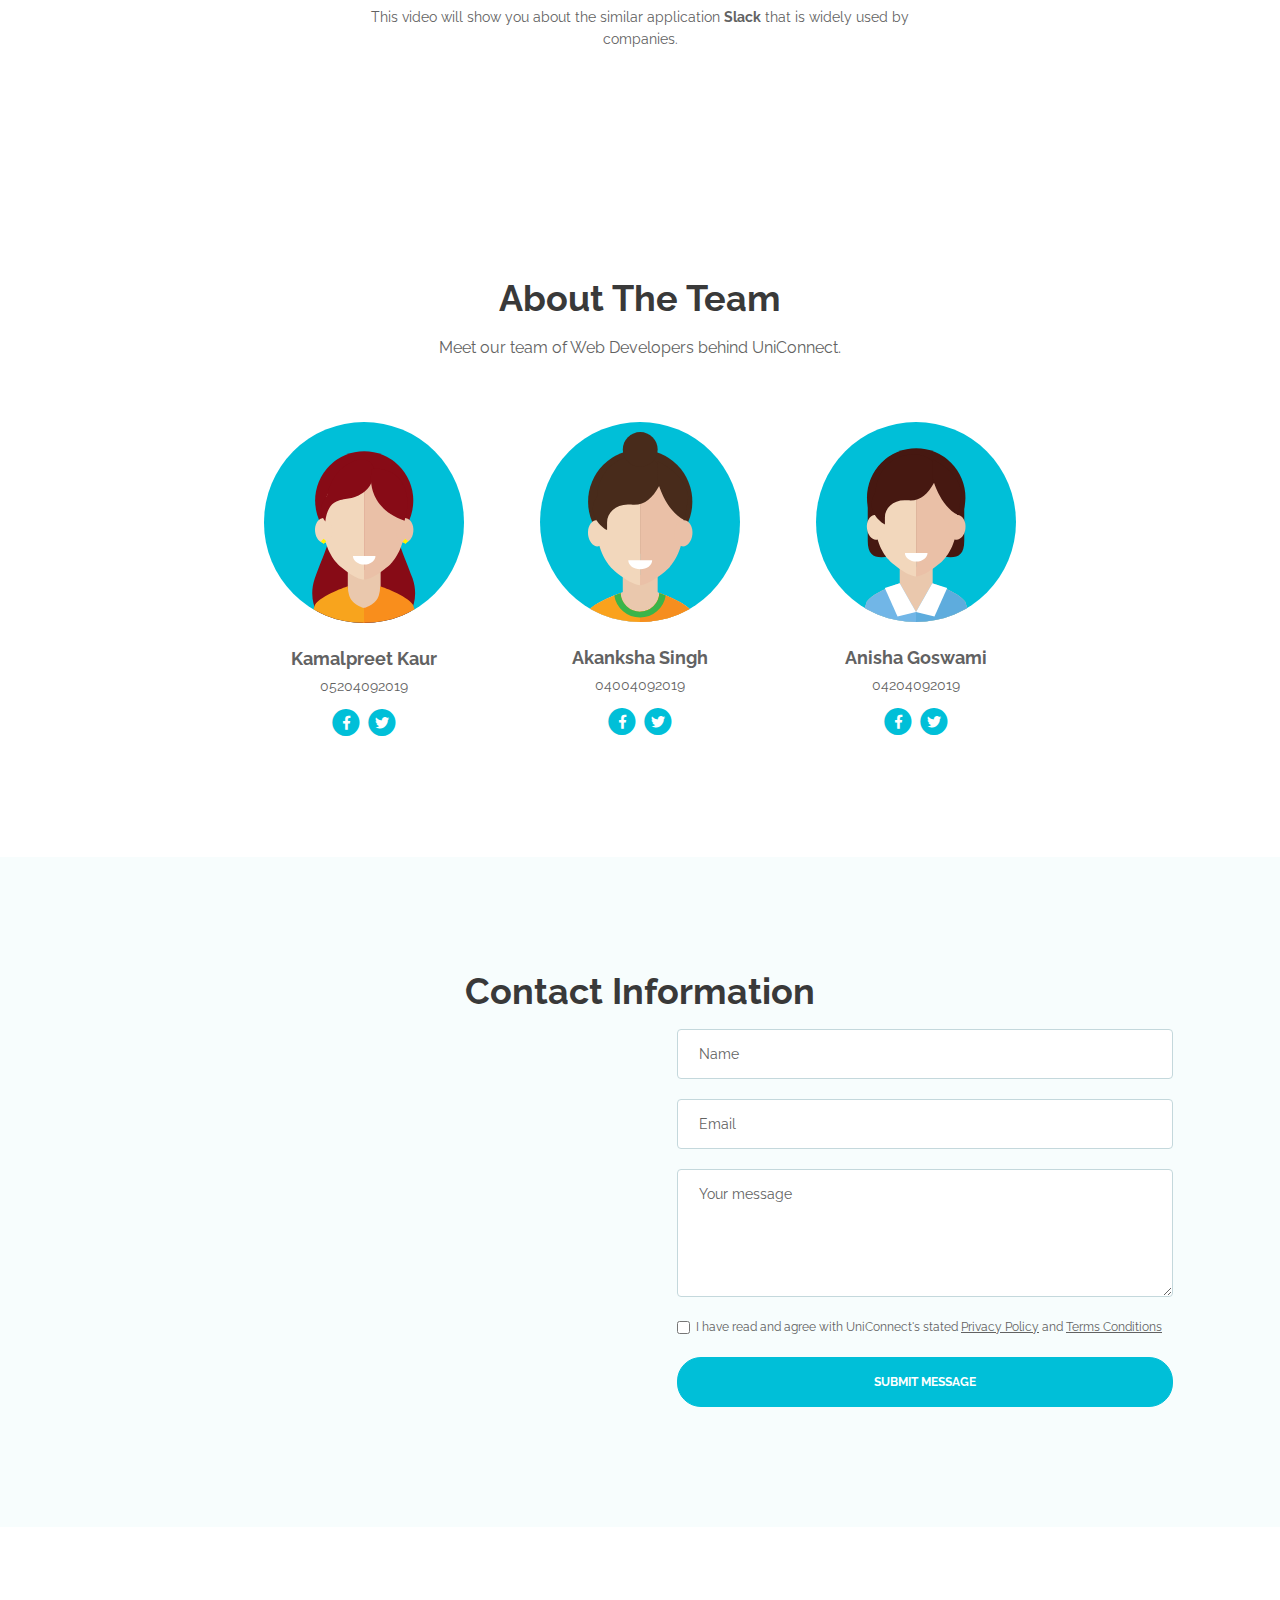
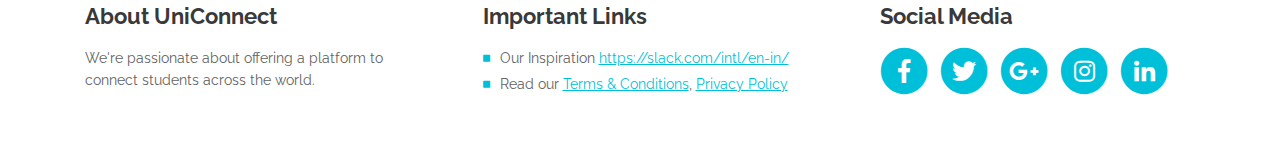
==== commit 7c520688: "Map update" ====
--- a/index.html
+++ b/index.html
@@ -522,7 +522,7 @@
             <div class="row">
                 <div class="col-lg-6">
                     <div class="map-responsive">
-                        <iframe src="https://www.google.com/maps/embed?pb=!1m18!1m12!1m3!1d100939.98555098464!2d-122.507640204439!3d37.757814996609724!2m3!1f0!2f0!3f0!3m2!1i1024!2i768!4f13.1!3m3!1m2!1s0x80859a6d00690021%3A0x4a501367f076adff!2sSan+Francisco%2C+CA%2C+USA!5e0!3m2!1sen!2sro!4v1498231462606" allowfullscreen></iframe>
+                        <iframe src="https://www.google.com/maps/embed?pb=!1m18!1m12!1m3!1d3500.814936833523!2d77.2302044155302!3d28.66525938240492!2m3!1f0!2f0!3f0!3m2!1i1024!2i768!4f13.1!3m3!1m2!1s0x390cfd0683919c3b%3A0xf5fc331b74c2b9e2!2sIndira%20Gandhi%20Delhi%20Technical%20University%20for%20Women!5e0!3m2!1sen!2sin!4v1601963377476!5m2!1sen!2sin" width="600" height="450" frameborder="0" style="border:0;" allowfullscreen="" aria-hidden="false" tabindex="0"></iframe>
                     </div>
                 </div> <!-- end of col -->
                 <div class="col-lg-6">
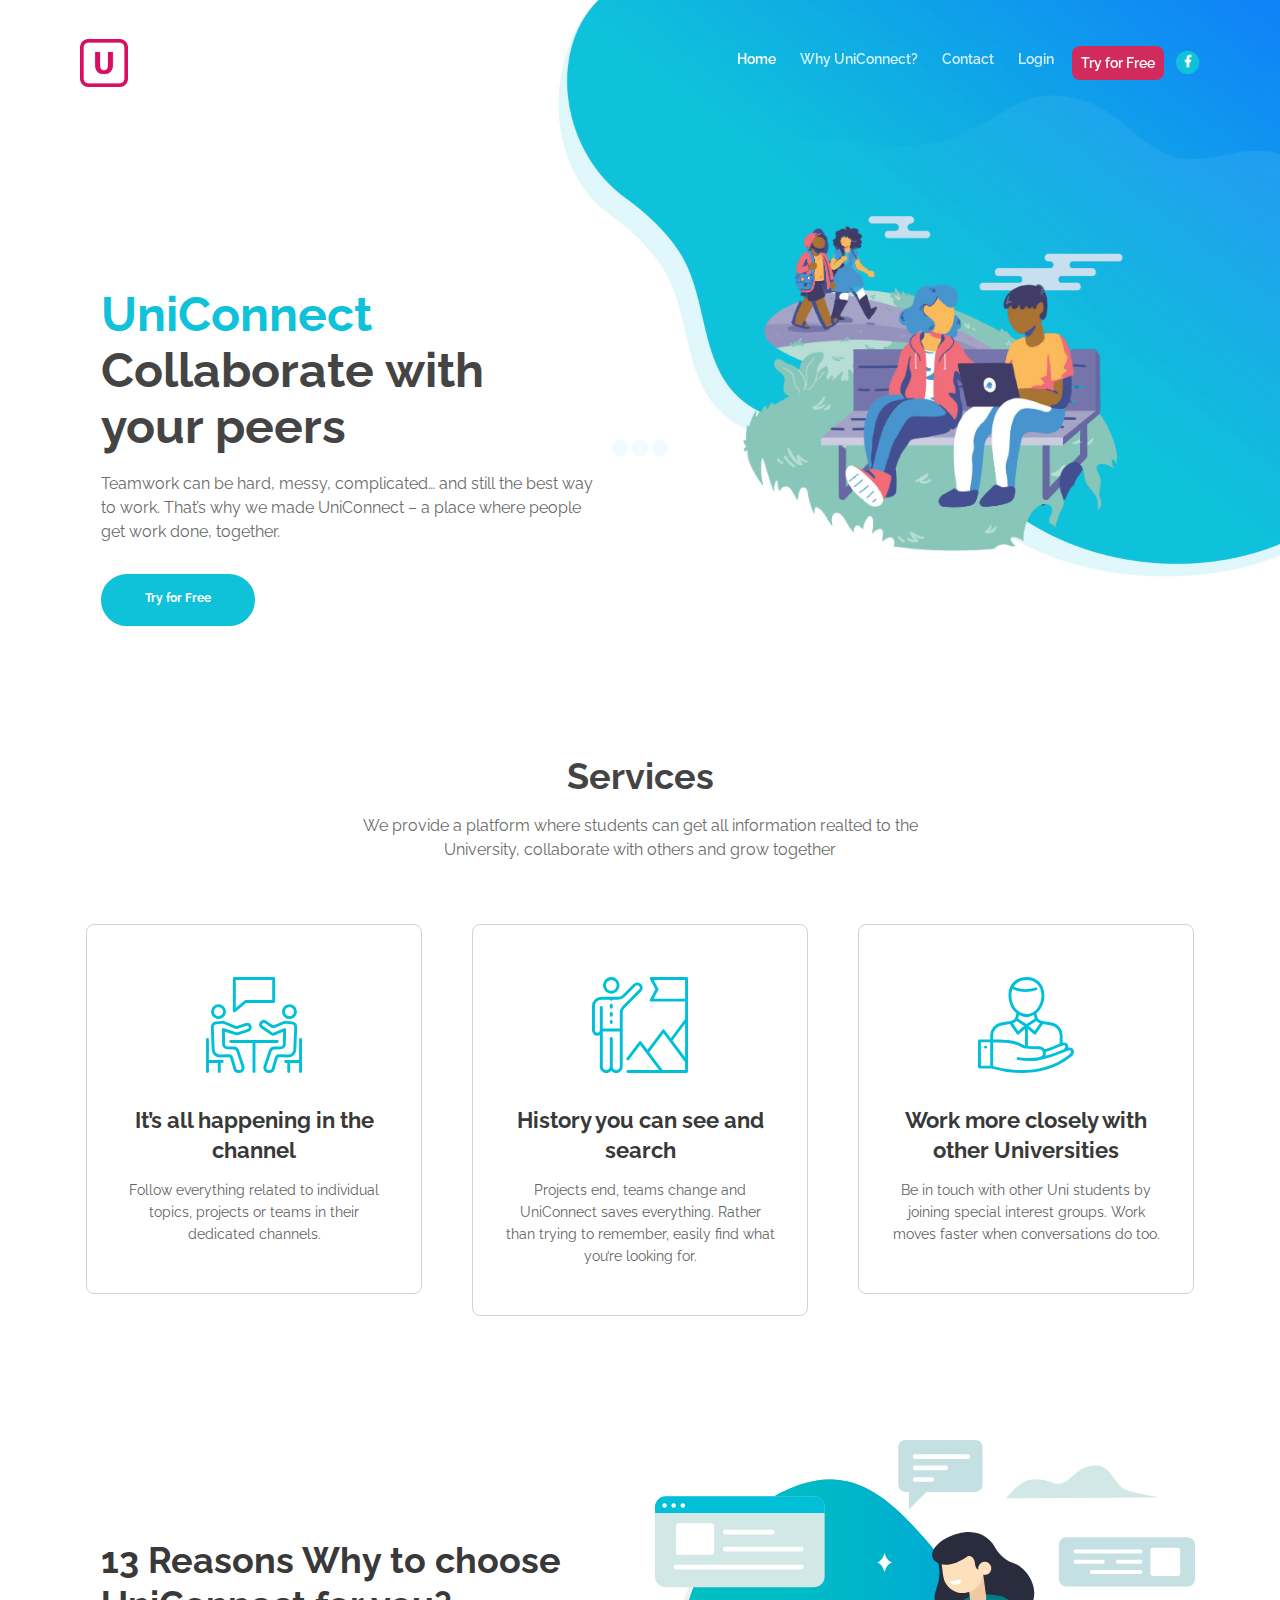
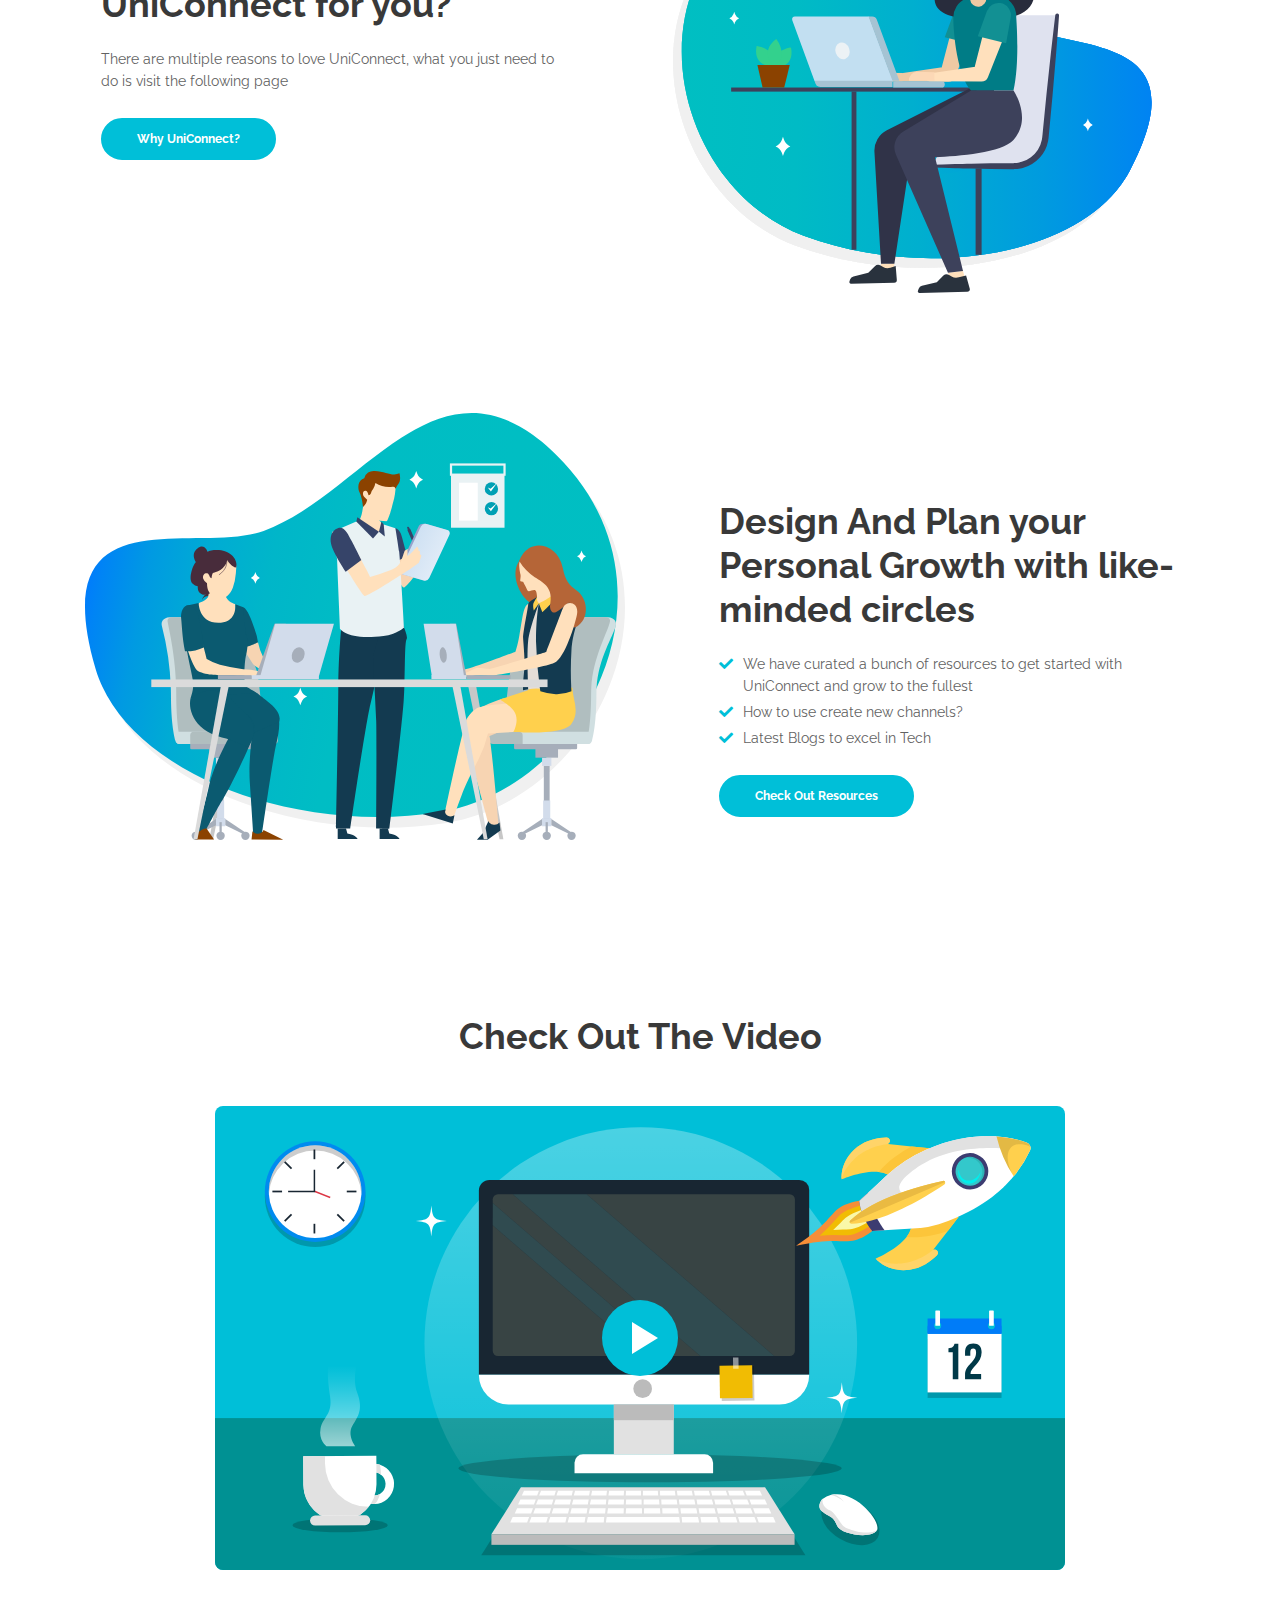
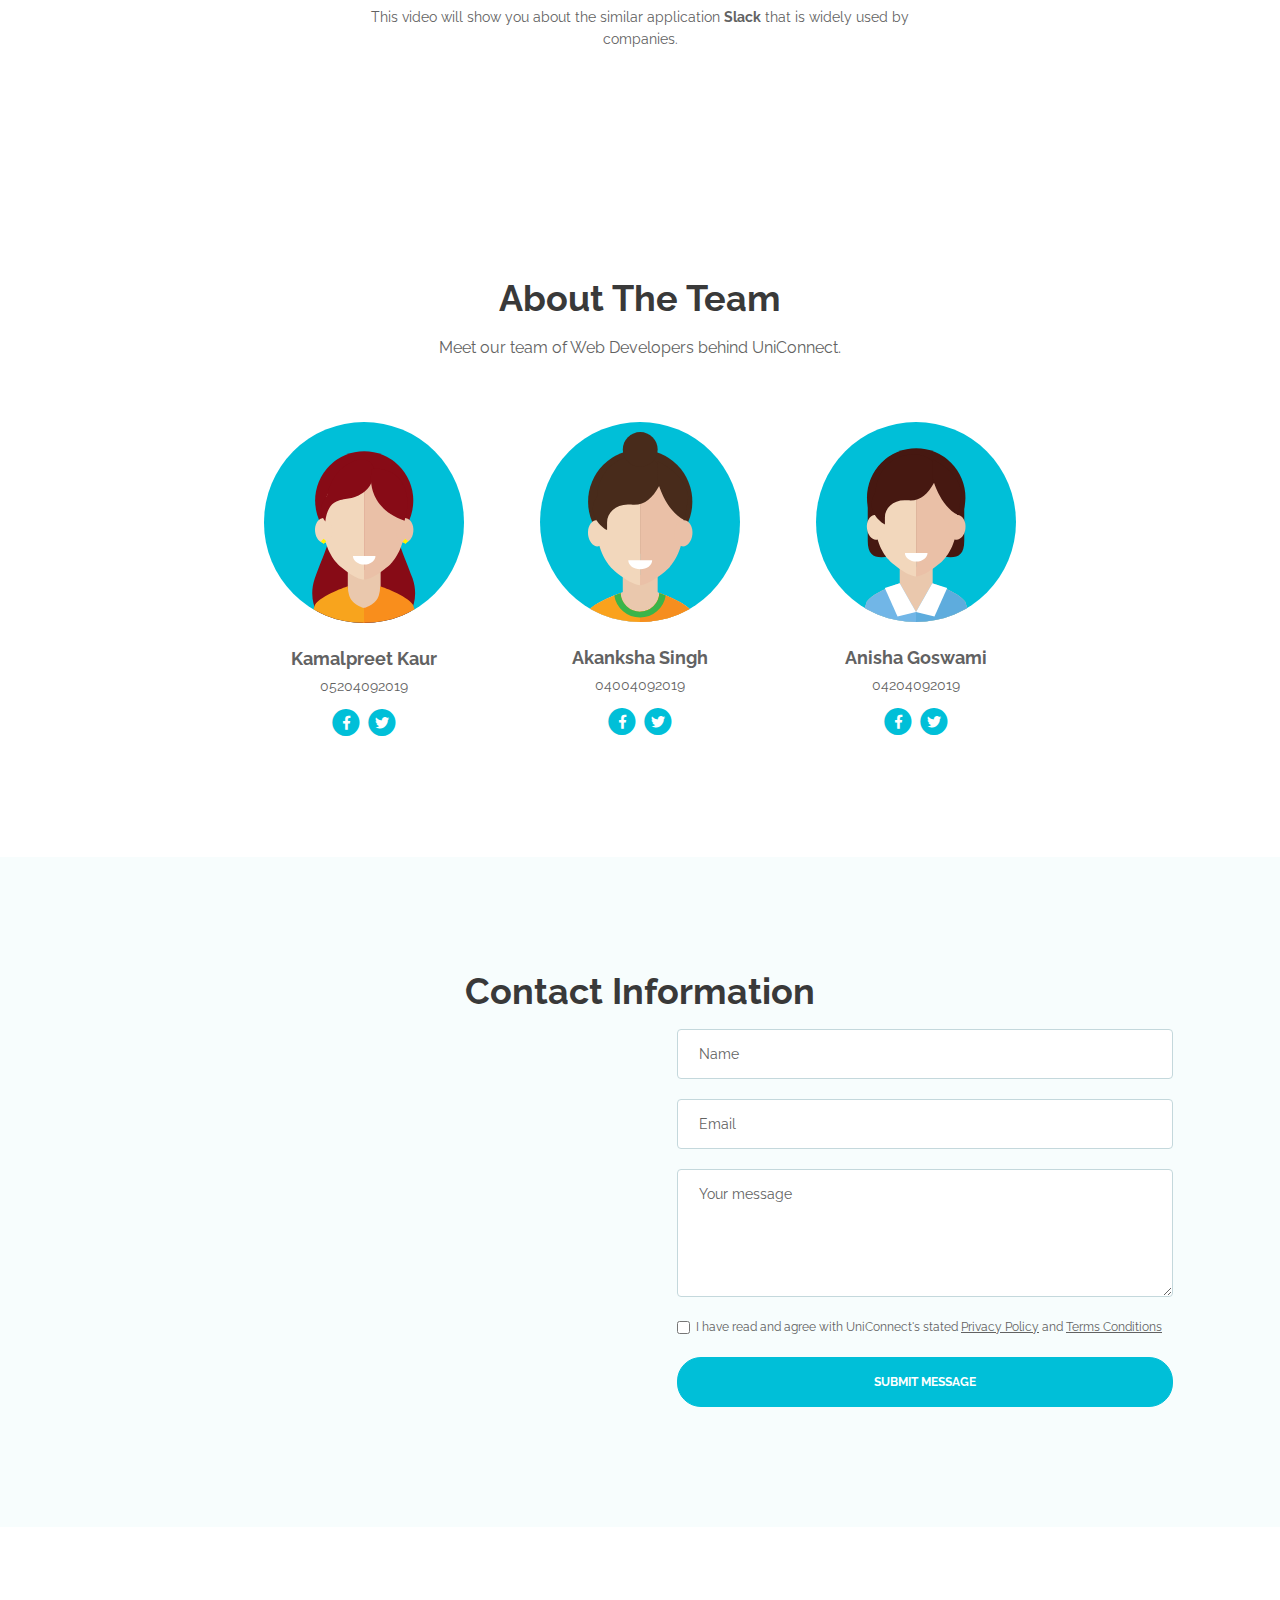
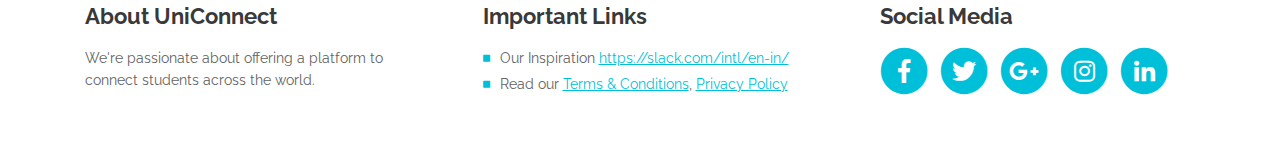
==== commit b2e68466: "changes new" ====
--- a/index.html
+++ b/index.html
@@ -67,13 +67,13 @@
             </ul>
             <span class="nav-item social-icons" style="">
                 <span class="fa-stack">
-                    <a href="#your-link">
+                    <a href="#link">
                         <i class="fas fa-circle fa-stack-2x facebook"></i>
                         <i class="fab fa-facebook-f fa-stack-1x"></i>
                     </a>
                 </span>
                 <!-- <span class="fa-stack">
-                    <a href="#your-link">
+                    <a href="#link">
                         <i class="fas fa-circle fa-stack-2x twitter"></i>
                         <i class="fab fa-twitter fa-stack-1x"></i>
                     </a>
@@ -442,13 +442,13 @@
                         <p class="job-title">05204092019</p>
                         <span class="social-icons">
                             <span class="fa-stack">
-                                <a href="#your-link">
+                                <a href="#link">
                                     <i class="fas fa-circle fa-stack-2x facebook"></i>
                                     <i class="fab fa-facebook-f fa-stack-1x"></i>
                                 </a>
                             </span>
                             <span class="fa-stack">
-                                <a href="#your-link">
+                                <a href="#link">
                                     <i class="fas fa-circle fa-stack-2x twitter"></i>
                                     <i class="fab fa-twitter fa-stack-1x"></i>
                                 </a>
@@ -466,13 +466,13 @@
                         <p class="job-title">04004092019</p>
                         <span class="social-icons">
                             <span class="fa-stack">
-                                <a href="#your-link">
+                                <a href="#link">
                                     <i class="fas fa-circle fa-stack-2x facebook"></i>
                                     <i class="fab fa-facebook-f fa-stack-1x"></i>
                                 </a>
                             </span>
                             <span class="fa-stack">
-                                <a href="#your-link">
+                                <a href="#link">
                                     <i class="fas fa-circle fa-stack-2x twitter"></i>
                                     <i class="fab fa-twitter fa-stack-1x"></i>
                                 </a>
@@ -490,13 +490,13 @@
                         <p class="job-title">04204092019</p>
                         <span class="social-icons">
                             <span class="fa-stack">
-                                <a href="#your-link">
+                                <a href="#link">
                                     <i class="fas fa-circle fa-stack-2x facebook"></i>
                                     <i class="fab fa-facebook-f fa-stack-1x"></i>
                                 </a>
                             </span>
                             <span class="fa-stack">
-                                <a href="#your-link">
+                                <a href="#link">
                                     <i class="fas fa-circle fa-stack-2x twitter"></i>
                                     <i class="fab fa-twitter fa-stack-1x"></i>
                                 </a>
@@ -580,7 +580,7 @@
                         <ul class="list-unstyled li-space-lg">
                             <li class="media">
                                 <i class="fas fa-square"></i>
-                                <div class="media-body">Our Inspiration <a class="turquoise" href="#your-link">https://slack.com/intl/en-in/</a></div>
+                                <div class="media-body">Our Inspiration <a class="turquoise" href="#link">https://slack.com/intl/en-in/</a></div>
                             </li>
                             <li class="media">
                                 <i class="fas fa-square"></i>
@@ -593,31 +593,31 @@
                     <div class="footer-col last">
                         <h4>Social Media</h4>
                         <span class="fa-stack">
-                            <a href="#your-link">
+                            <a href="#link">
                                 <i class="fas fa-circle fa-stack-2x"></i>
                                 <i class="fab fa-facebook-f fa-stack-1x"></i>
                             </a>
                         </span>
                         <span class="fa-stack">
-                            <a href="#your-link">
+                            <a href="#link">
                                 <i class="fas fa-circle fa-stack-2x"></i>
                                 <i class="fab fa-twitter fa-stack-1x"></i>
                             </a>
                         </span>
                         <span class="fa-stack">
-                            <a href="#your-link">
+                            <a href="#link">
                                 <i class="fas fa-circle fa-stack-2x"></i>
                                 <i class="fab fa-google-plus-g fa-stack-1x"></i>
                             </a>
                         </span>
                         <span class="fa-stack">
-                            <a href="#your-link">
+                            <a href="#link">
                                 <i class="fas fa-circle fa-stack-2x"></i>
                                 <i class="fab fa-instagram fa-stack-1x"></i>
                             </a>
                         </span>
                         <span class="fa-stack">
-                            <a href="#your-link">
+                            <a href="#link">
                                 <i class="fas fa-circle fa-stack-2x"></i>
                                 <i class="fab fa-linkedin-in fa-stack-1x"></i>
                             </a>
--- a/css/styles.css
+++ b/css/styles.css
@@ -1,49 +1,3 @@
-/* Template: Evolo - StartUp HTML Landing Page Template
-   Author: Inovatik
-   Created: June 2019
-   Description: Master CSS file
-*/
-
-/*****************************************
-Table Of Contents:
-
-01. General Styles
-02. Preloader
-03. Navigation
-04. Header
-05. Customers
-06. Services
-07. Details 1
-08. Details 2
-09. Details Lightboxes
-10. Pricing
-11. Request
-12. Video
-13. Testimonials
-14. About
-15. Contact
-16. Footer
-17. Copyright
-18. Back To Top Button
-19. Extra Pages
-20. Media Queries
-******************************************/
-
-/*****************************************
-Colors:
-- Backgrounds - turquoise #00bfd8
-- Backgrounds - blue #0079f9
-- Backgrounds - light gray #f7fcfd
-- Buttons, bullets, icons, links - turquoise #00bfd8
-- Cards border, inputs border - light gray #c4d8dc
-- Text headers, navbar links - black #393939
-- Text body - black #626262
-******************************************/
-
-
-/******************************/
-/*     01. General Styles     */
-/******************************/
 body,
 html {
     width: 100%;
